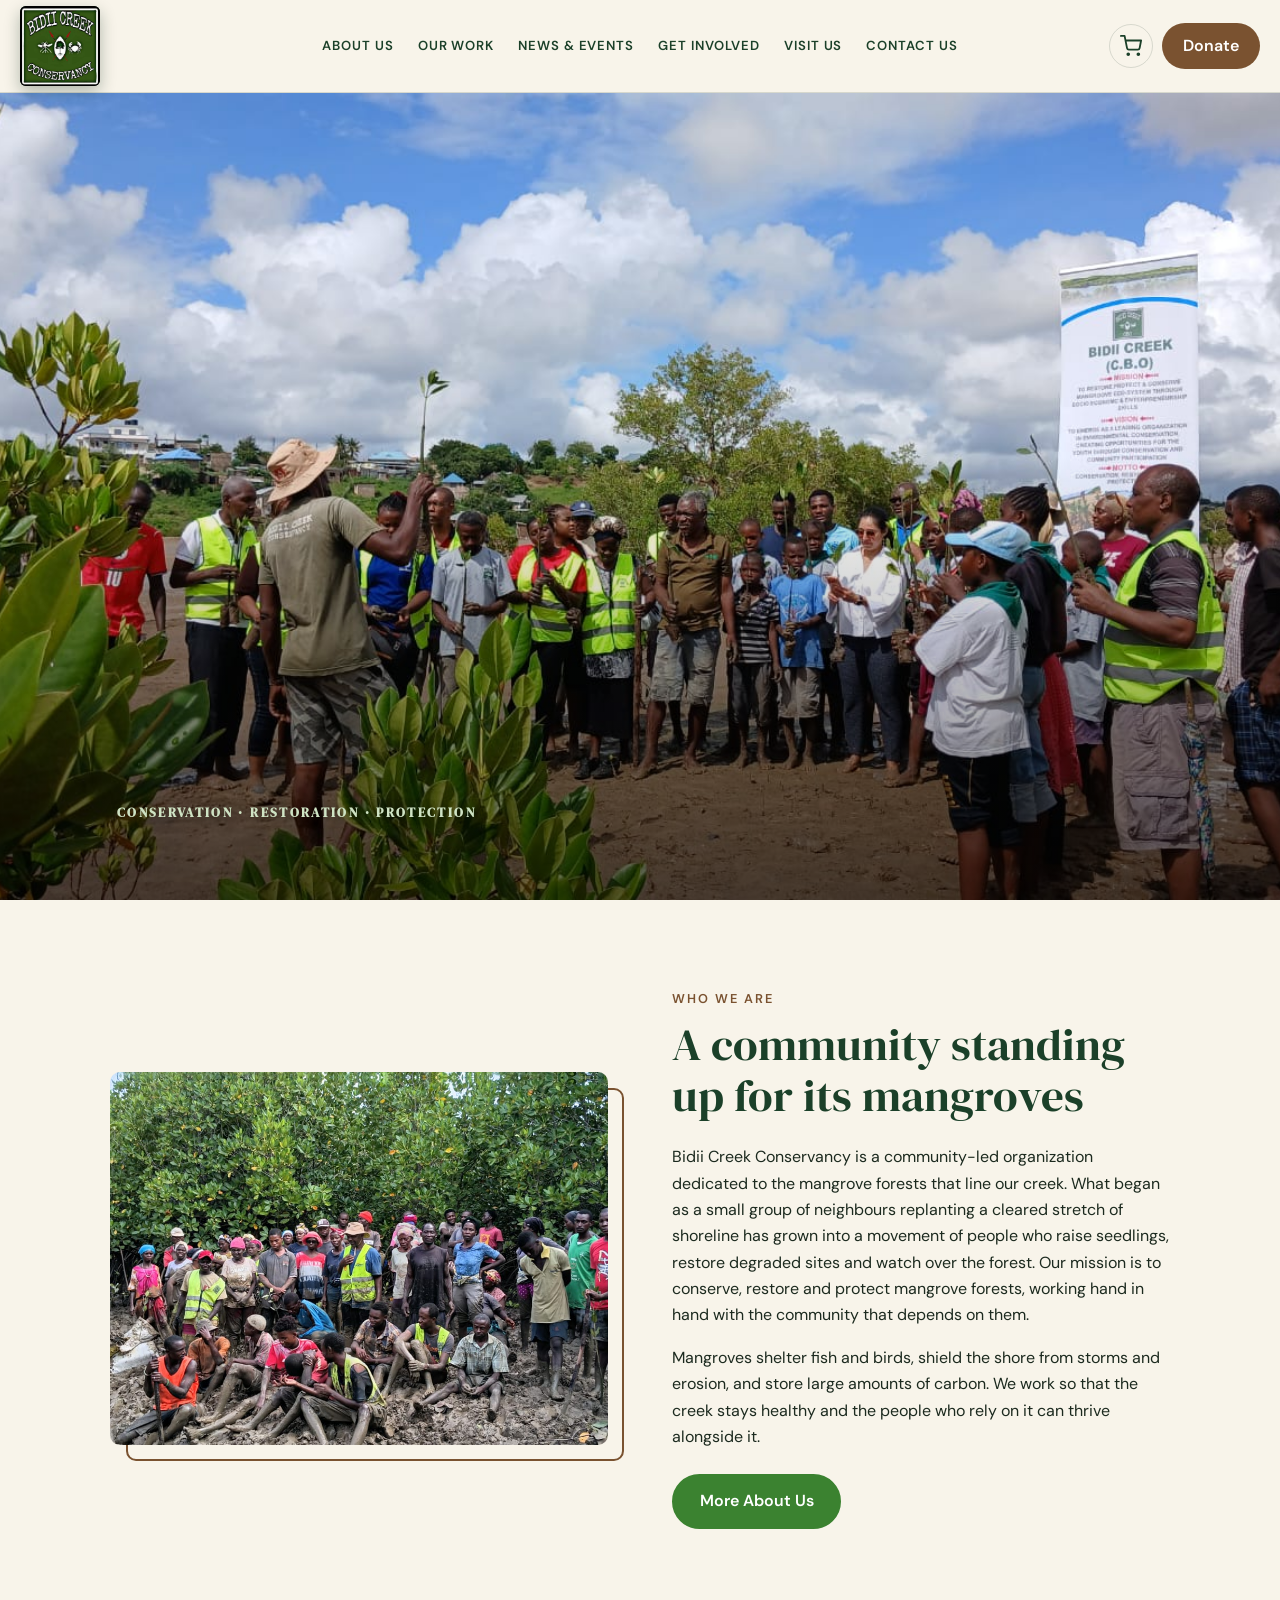
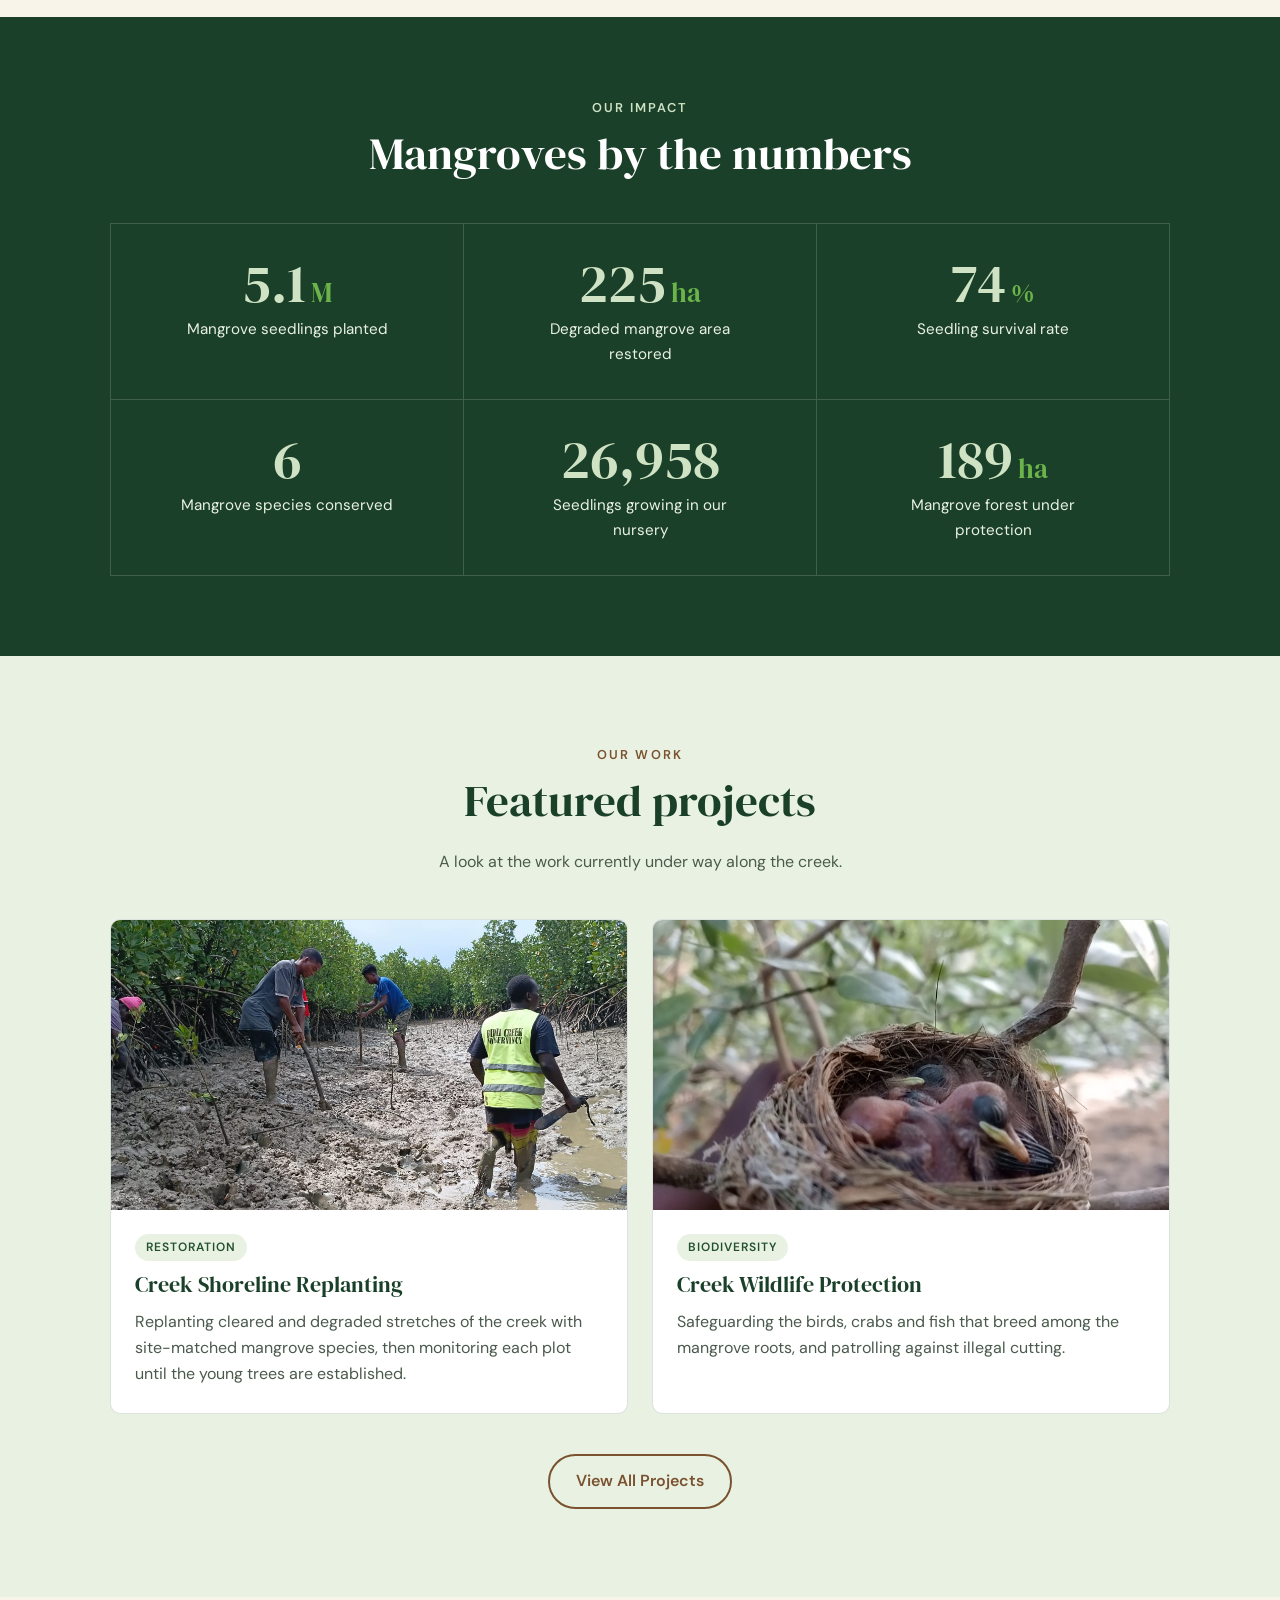
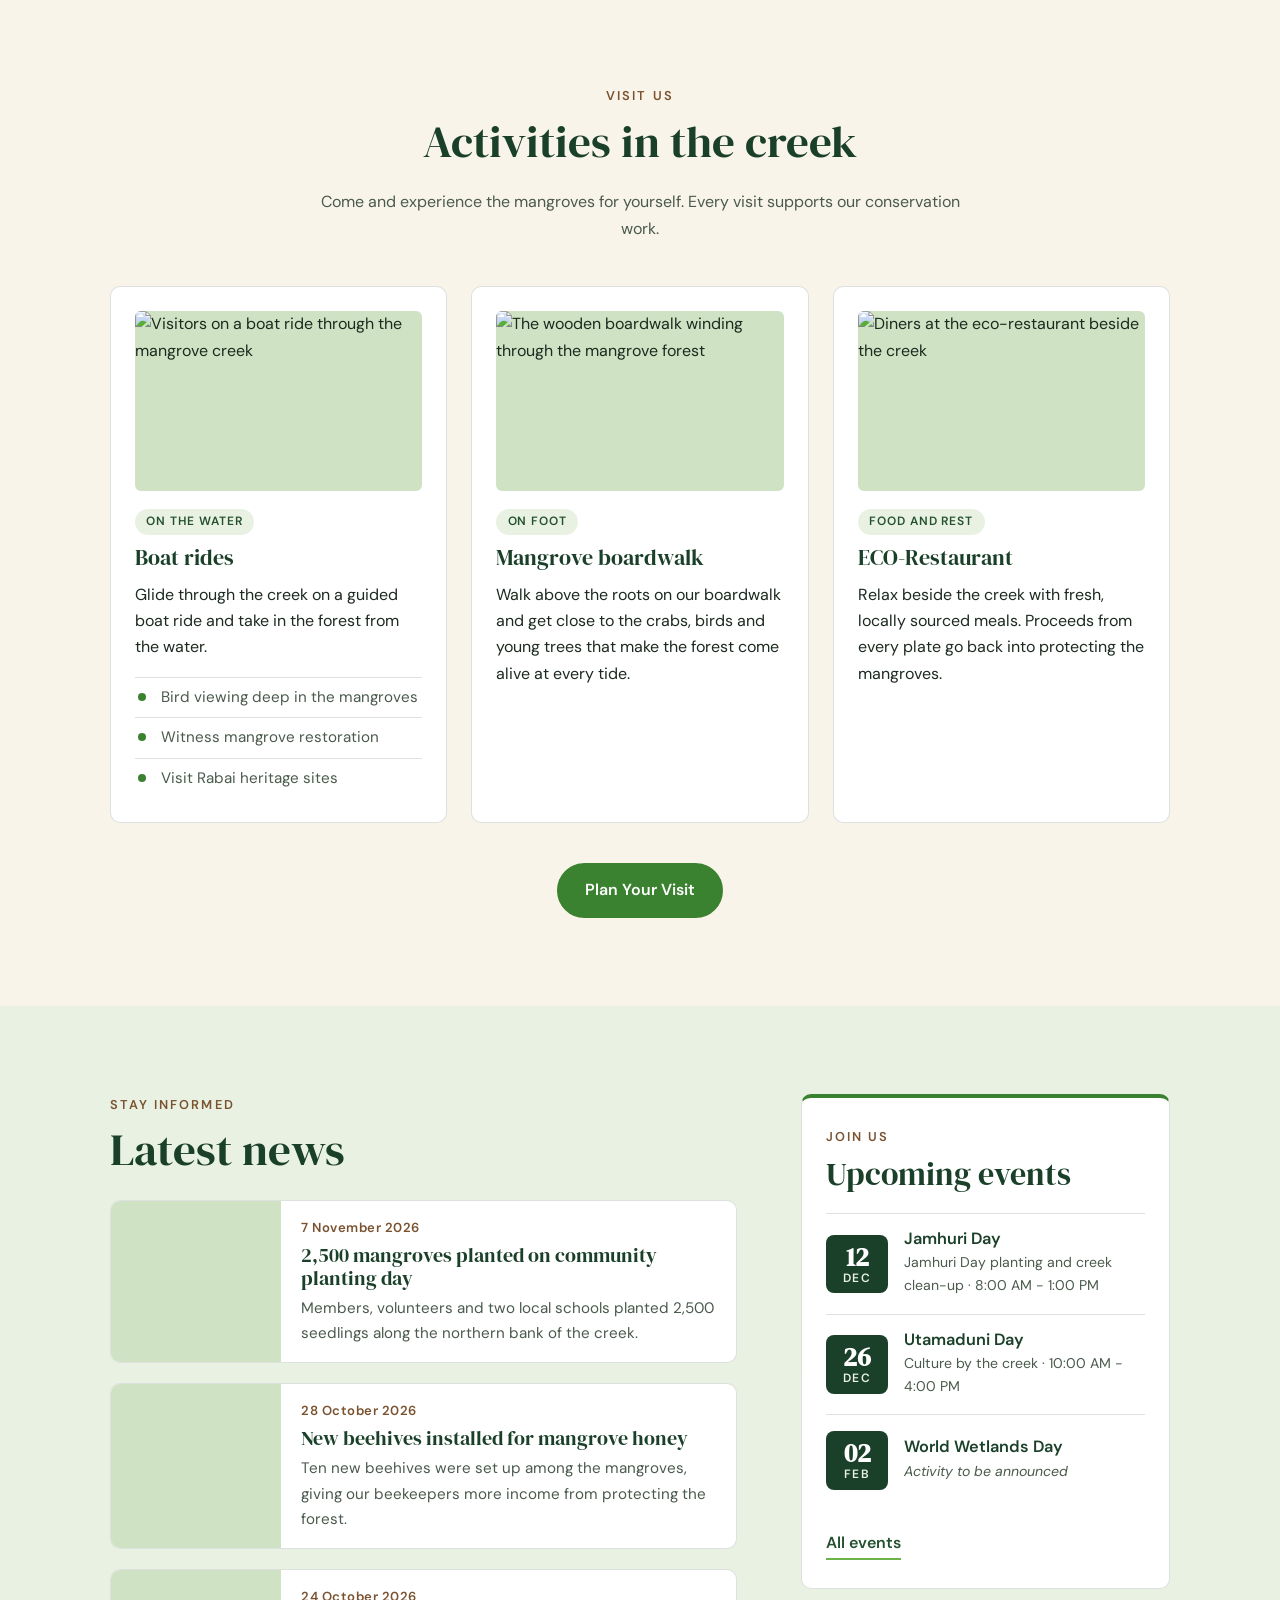
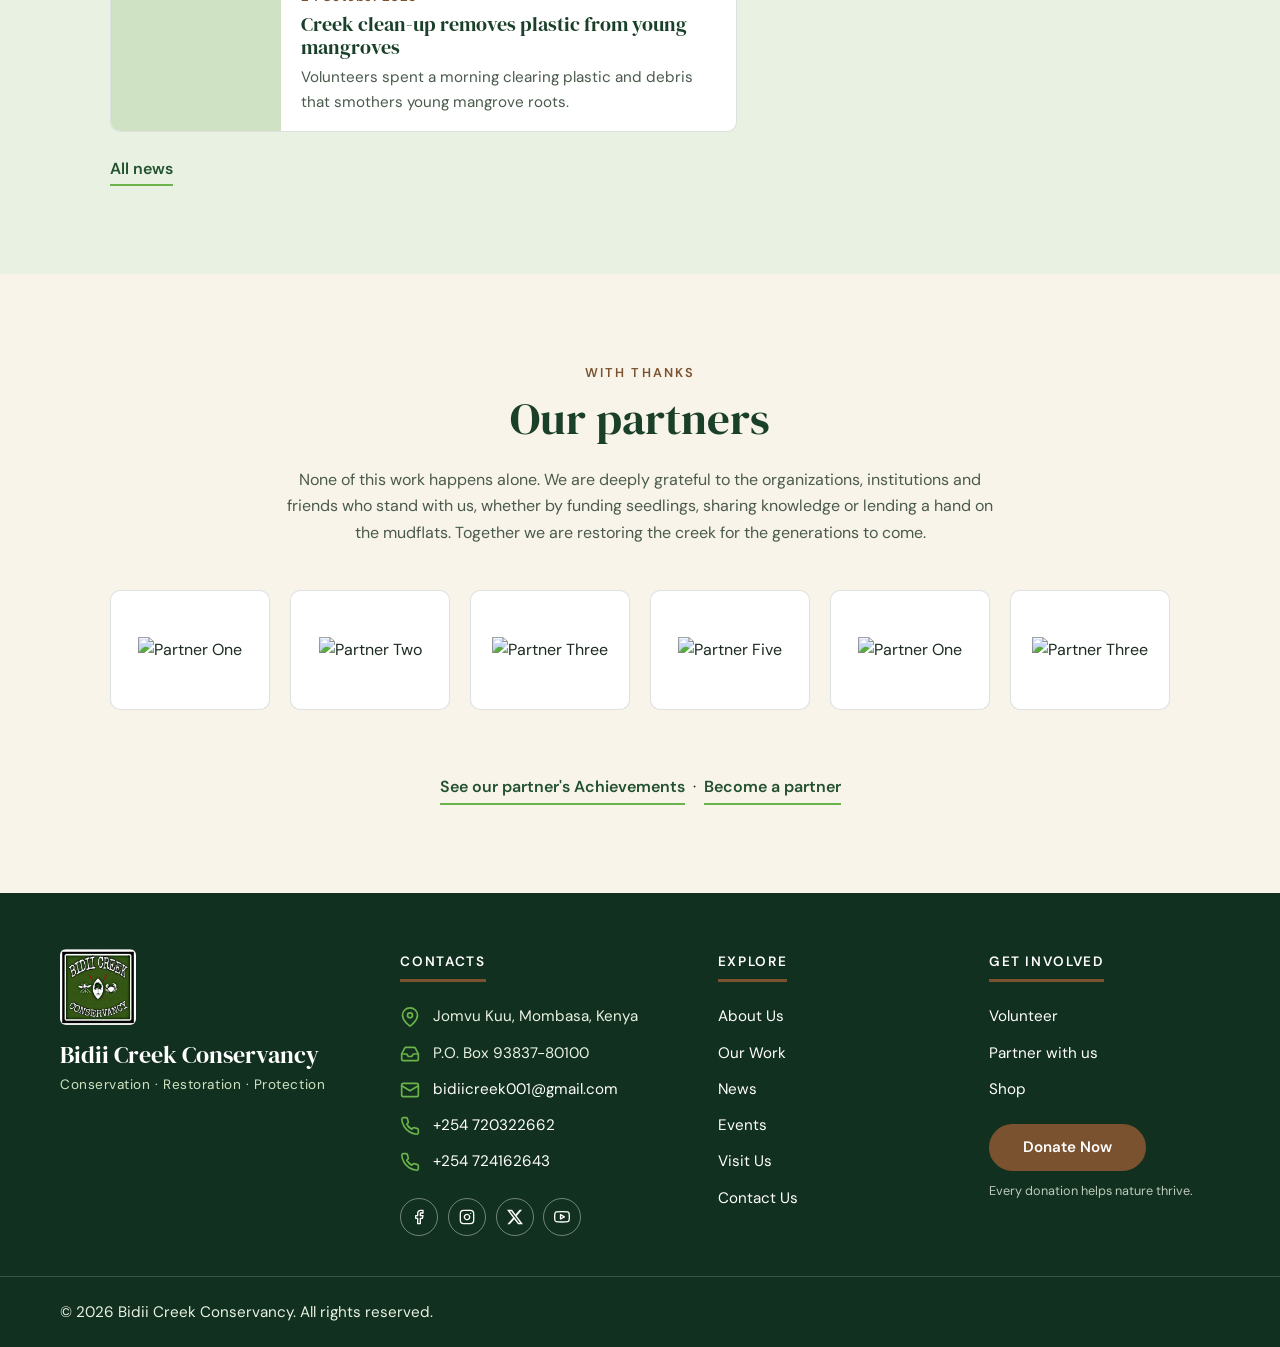
==== index.html @ bdbdb1b0 "Add admin panel" ====
<!DOCTYPE html>
<html lang="en">
<head>
<meta charset="UTF-8">
<meta name="viewport" content="width=device-width, initial-scale=1">

<link rel="icon" href="Images/Logo.jpeg" type="image/jpeg">
<title>Bidii Creek Conservancy | Mangrove Conservation, Restoration and Protection</title>
<meta name="description" content="Bidii Creek Conservancy conserves, restores and protects mangrove forests together with the local community. Join, donate or shop to support the work.">

<link rel="preconnect" href="https://fonts.googleapis.com">
<link rel="preconnect" href="https://fonts.gstatic.com" crossorigin>
<link href="https://fonts.googleapis.com/css2?family=DM+Sans:ital,opsz,wght@0,9..40,400;0,9..40,500;0,9..40,600;0,9..40,700;1,9..40,400&family=DM+Serif+Display:ital@0;1&display=swap" rel="stylesheet">
<link rel="stylesheet" href="Bidii style.css">
</head>
<body>

<a class="skip-link" href="#main">Skip to content</a>

<!-- HEADER
     Bidii-script.js rebuilds this header on every page from its MENU list,
     so to change menu items edit MENU in the script and mirror it here. -->
<header class="site">
  <div class="nav">
    <a class="brand" href="index.html"><div class="logo-circle"><img src="Images/Logo.jpeg" alt="Bidii Creek" class="brand-icon"></div></a>

    <button class="nav-toggle" id="navToggle" aria-label="Toggle menu" aria-expanded="false" aria-controls="navMenuContainer">
      <span></span><span></span><span></span>
    </button>

    <nav class="nav-menu" id="navMenuContainer" aria-label="Main menu">
    <ul id="navMenu">
      <li class="dropdown">
        <a class="link" href="Pages/about.html">ABOUT US</a>
        <ul class="dropdown-menu">
          <li><a class="link" href="Pages/about.html#history">Our History</a></li>
          <li><a class="link" href="Pages/about.html#objectives">Objectives</a></li>
          <li><a class="link" href="Pages/about.html#team">Leadership and Team</a></li>
          <li><a class="link" href="Pages/about.html#achievements">Achievements</a></li>
          <li><a class="link" href="Pages/about.html#partners">Our Partners</a></li>
        </ul>
      </li>

      <li class="dropdown">
        <a class="link" href="Pages/our-work.html">OUR WORK</a>
        <ul class="dropdown-menu">
          <li><a class="link" href="Pages/our-work.html#projects">Projects and Impacts</a></li>
          <li><a class="link" href="Pages/our-work.html#education">Community Education</a></li>
          <li><a class="link" href="Pages/our-work.html#biodiversity">Biodiversity Conservation</a></li>
          <li><a class="link" href="Pages/our-work.html#research">Research and Monitoring</a></li>
        </ul>
      </li>

      <li class="dropdown">
        <a class="link" href="Pages/news.html">NEWS &amp; EVENTS</a>
        <ul class="dropdown-menu">
          <li><a class="link" href="Pages/news.html">News</a></li>
          <li><a class="link" href="Pages/events.html">Events</a></li>
          <li><a class="link" href="Pages/gallery.html">Photo and Video Gallery</a></li>
        </ul>
      </li>

      <li class="dropdown">
        <a class="link" href="Pages/volunteer.html">GET INVOLVED</a>
        <ul class="dropdown-menu">
          <li><a class="link" href="Pages/volunteer.html">Volunteer</a></li>
          <li><a class="link" href="Pages/donate.html">Donate</a></li>
          <li><a class="link" href="Pages/partner.html">Partner with us</a></li>
        </ul>
      </li>

      <li><a class="link" href="Pages/visit-us.html">VISIT US</a></li>
      <li><a class="link" href="Pages/contact.html">CONTACT US</a></li>
    </ul>
    </nav>

    <div class="nav-actions">
      <a class="cart-btn" href="Pages/shop.html" aria-label="Shop">
        <svg viewBox="0 0 24 24" fill="none" stroke="currentColor" stroke-width="2" stroke-linecap="round" stroke-linejoin="round" aria-hidden="true"><circle cx="9" cy="21" r="1"/><circle cx="20" cy="21" r="1"/><path d="M1 1h4l2.68 13.39a2 2 0 0 0 2 1.61h9.72a2 2 0 0 0 2-1.61L23 6H6"/></svg>
        <span class="cart-count" hidden>0</span>
      </a>
      <a class="donate-btn" href="Pages/donate.html">Donate</a>
    </div>
  </div>
</header>

<main id="main">

  <!-- PHOTO SLIDESHOW: name, tagline, mission and conservation photographs.
       To add a slide, copy an <article class="slide"> block and add one more
       button inside .sl-dots. -->
  <section class="slider" id="slider" aria-label="Mangrove conservation photographs">

    <div class="slides">

      <article class="slide is-active">
        <img src="Images/Heros slideshows/H index1.jpeg" alt="Mangroves at Bidii Creek">

        <div class="slide-text">
          <h1 class="slide-eyebrow">Conservation &middot; Restoration &middot; Protection</h1>
        </div>
      </article>

      <article class="slide is-active">
        <img src="Images/Heros slideshows/H index2.jpeg" alt="Mangroves at Bidii Creek">

        <div class="slide-text">
          <h1 class="slide-eyebrow">Conservation &middot; Restoration &middot; Protection</h1>
        </div>
      </article>
      
      <article class="slide is-active">
        <img src="Images/Heros slideshows/H index3.jpg" alt="Mangroves at Bidii Creek">

        <div class="slide-text">
          <h1 class="slide-eyebrow">Conservation &middot; Restoration &middot; Protection</h1>
        </div>
      </article>
      
      <article class="slide is-active">
        <img src="Images/Heros slideshows/H index4.jpg" alt="Mangroves at Bidii Creek">

        <div class="slide-text">
          <h1 class="slide-eyebrow">Conservation &middot; Restoration &middot; Protection</h1>
        </div>
      </article>
      
      <article class="slide is-active">
        <img src="Images/Heros slideshows/H index5.jpg" alt="Mangroves at Bidii Creek">

        <div class="slide-text">
          <h1 class="slide-eyebrow">Conservation &middot; Restoration &middot; Protection</h1>
        </div>
      </article>
      
      <article class="slide is-active">
        <img src="Images/Heros slideshows/H index6.jpg" alt="Mangroves at Bidii Creek">

        <div class="slide-text">
          <h1 class="slide-eyebrow">Conservation &middot; Restoration &middot; Protection</h1>
        </div>
      </article>
      
      <article class="slide is-active">
        <img src="Images/Heros slideshows/H index7.jpg" alt="Mangroves at Bidii Creek">

        <div class="slide-text">
          <h1 class="slide-eyebrow">Conservation &middot; Restoration &middot; Protection</h1>
        </div>
      </article>

    </div>


  </section>

  <!-- BRIEF INTRODUCTION (EDIT: placeholder text and photo) -->
  <section class="section" aria-labelledby="intro-title">
    <div class="container intro-grid">
      <div class="intro-media">
        <img src="Images/Heros slideshows/1.jpg" alt="Bidii Creek members among the mangroves they planted" loading="lazy">
      </div>
      <div class="intro-text">
        <p class="eyebrow">Who we are</p>
        <h2 id="intro-title">A community standing up for its mangroves</h2>
        <p>Bidii Creek Conservancy is a community-led organization dedicated to the mangrove forests that line our creek. What began as a small group of neighbours replanting a cleared stretch of shoreline has grown into a movement of people who raise seedlings, restore degraded sites and watch over the forest. Our mission is to conserve, restore and protect mangrove forests, working hand in hand with the community that depends on them.</p>
        <p>Mangroves shelter fish and birds, shield the shore from storms and erosion, and store large amounts of carbon. We work so that the creek stays healthy and the people who rely on it can thrive alongside it.</p>
        <a class="btn green" href="Pages/about.html">More About Us</a>
      </div>
    </div>
  </section>

  <!-- CONSERVATION STATISTICS
       EDIT: placeholder figures. Change both data-target and the number shown. -->
  <section class="stats" aria-labelledby="stats-title">
    <div class="container">
      <div class="section-head on-dark">
        <p class="eyebrow">Our impact</p>
        <h2 id="stats-title">Mangroves by the numbers</h2>
      </div>

      <ul class="stats-grid">
        <li class="stat">
          <span class="stat-number"><span class="stat-value" data-target="5.6">5.6</span><span class="stat-unit">M</span></span>
          <span class="stat-label">Mangrove seedlings planted</span>
        </li>
        <li class="stat">
          <span class="stat-number"><span class="stat-value" data-target="250">250</span><span class="stat-unit">ha</span></span>
          <span class="stat-label">Degraded mangrove area restored</span>
        </li>
        <li class="stat">
          <span class="stat-number"><span class="stat-value" data-target="82">82</span><span class="stat-unit">%</span></span>
          <span class="stat-label">Seedling survival rate</span>
        </li>
        <li class="stat">
          <span class="stat-number"><span class="stat-value" data-target="7">7</span></span>
          <span class="stat-label">Mangrove species conserved</span>
        </li>
        <li class="stat">
          <span class="stat-number"><span class="stat-value" data-target="30000">30,000</span></span>
          <span class="stat-label">Seedlings growing in our nursery</span>
        </li>
        <li class="stat">
          <span class="stat-number"><span class="stat-value" data-target="210">210</span><span class="stat-unit">ha</span></span>
          <span class="stat-label">Mangrove forest under protection</span>
        </li>
      </ul>
    </div>
  </section>


  <!-- FEATURED PROJECTS (EDIT: five placeholder projects) -->
  <section class="section alt" aria-labelledby="projects-title">
    <div class="container">
      <div class="section-head">
        <p class="eyebrow">Our work</p>
        <h2 id="projects-title">Featured projects</h2>
        <p>A look at the work currently under way along the creek.</p>
      </div>

      <div class="project-grid">

        <article class="project-card">
          <img src="Images/Heros slideshows/3.jpg" alt="Volunteers planting mangrove seedlings on the mudflat" loading="lazy">
          <div class="project-body">
            <p class="tag">Restoration</p>
            <h3><a href="Pages/our-work.html#projects">Creek Shoreline Replanting</a></h3>
            <p>Replanting cleared and degraded stretches of the creek with site-matched mangrove species, then monitoring each plot until the young trees are established.</p>
          </div>
        </article>


        <article class="project-card">
          <img src="Images/Heros slideshows/5.jpg" alt="A bird perched on mangrove roots above the water" loading="lazy">
          <div class="project-body">
            <p class="tag">Biodiversity</p>
            <h3><a href="Pages/our-work.html#biodiversity">Creek Wildlife Protection</a></h3>
            <p>Safeguarding the birds, crabs and fish that breed among the mangrove roots, and patrolling against illegal cutting.</p>
          </div>
        </article>


      </div>

      <p class="section-foot"><a class="btn outline" href="Pages/our-work.html#projects">View All Projects</a></p>
    </div>
  </section>
  <!-- ACTIVITIES IN THE CREEK (EDIT: photos and text) -->
  <section class="section" aria-labelledby="activities-title">
    <div class="container">
      <div class="section-head">
        <p class="eyebrow">Visit us</p>
        <h2 id="activities-title">Activities in the creek</h2>
        <p>Come and experience the mangroves for yourself. Every visit supports our conservation work.</p>
      </div>

      <div class="card-grid">

        <article class="card">
          <img src="Images/activity-boat.jpg" alt="Visitors on a boat ride through the mangrove creek" loading="lazy">
          <p class="tag">On the water</p>
          <h3>Boat rides</h3>
          <p>Glide through the creek on a guided boat ride and take in the forest from the water.</p>
          <ul class="activity-list">
            <li>Bird viewing deep in the mangroves</li>
            <li>Witness mangrove restoration</li>
            <li>Visit Rabai heritage sites</li>
          </ul>
        </article>

        <article class="card">
          <img src="Images/activity-boardwalk.jpg" alt="The wooden boardwalk winding through the mangrove forest" loading="lazy">
          <p class="tag">On foot</p>
          <h3>Mangrove boardwalk</h3>
          <p>Walk above the roots on our boardwalk and get close to the crabs, birds and young trees that make the forest come alive at every tide.</p>
        </article>

        <article class="card">
          <img src="Images/activity-restaurant.jpg" alt="Diners at the eco-restaurant beside the creek" loading="lazy">
          <p class="tag">Food and rest</p>
          <h3>ECO-Restaurant</h3>
          <p>Relax beside the creek with fresh, locally sourced meals. Proceeds from every plate go back into protecting the mangroves.</p>
        </article>

      </div>

      <p class="section-foot"><a class="btn green" href="Pages/visit.html">Plan Your Visit</a></p>
    </div>
  </section>


  <!-- LATEST NEWS AND UPCOMING EVENTS
       Filled in automatically by the script at the bottom of this page:
       - Latest news:     the 3 newest stories in data/news.json
       - Upcoming events: the next 3 events from data/events.json
       Nothing to edit here: add stories and activities to the data files. -->
  <section class="section alt" aria-label="Latest news and upcoming events">
    <div class="container news-events">

      <div class="news">
        <p class="eyebrow">Stay informed</p>
        <h2>Latest news</h2>

        <!-- The story below is shown only if data/news.json can't be read.
             When it can, it is replaced by the 3 newest stories. -->
        <div class="news-list" id="newsList">
          <article class="news-item">
            <img src="Images/NewsEvent/2.jpeg" alt="" loading="lazy" onerror="this.replaceWith(Object.assign(document.createElement('div'),{className:'news-thumb'}))">
            <div>
              <time class="date" datetime="2026-11-07">7 November 2026</time>
              <h3><a href="Pages/news.html">2,500 mangroves planted on community planting day</a></h3>
              <p>Members, volunteers and two local schools planted 2,500 seedlings along the northern bank of the creek.</p>
            </div>
          </article>
        </div>

        <a class="more-link" href="Pages/news.html">All news</a>
      </div>

      <aside class="events" aria-labelledby="events-title">
        <p class="eyebrow">Join us</p>
        <h2 id="events-title">Upcoming events</h2>

        <!-- The event below is shown only if data/events.json can't be read.
             When it can, it is replaced by the next 3 events. -->
        <ul class="event-list" id="eventList">
          <li class="event">
            <time class="event-date" datetime="2026-12-12"><span>12</span>Dec</time>
            <div>
              <h3><a href="Pages/events.html">Jamhuri Day</a></h3>
              <p>Jamhuri Day planting and creek clean-up &middot; 8:00 AM - 1:00 PM</p>
            </div>
          </li>
        </ul>

        <a class="more-link" href="Pages/events.html">All events</a>
      </aside>

    </div>
  </section>
  <!-- OUR PARTNERS
       EDIT: put logos in Images/partners/, then change src, alt, name and link.
       Copy or delete <li> blocks to match the number of partners. -->
  <section class="section partners" aria-labelledby="partners-title">
    <div class="container">
      <div class="section-head">
        <p class="eyebrow">With thanks</p>
        <h2 id="partners-title">Our partners</h2>
        <p>None of this work happens alone. We are deeply grateful to the organizations, institutions and friends who stand with us, whether by funding seedlings, sharing knowledge or lending a hand on the mudflats. Together we are restoring the creek for the generations to come.</p>
      </div>
      <ul class="partner-grid">
        <li class="partner"><img src="Images/partners/KFS.jpeg" alt="Partner One" loading="lazy"></li>
        <li class="partner"><img src="Images/partners/CGM.jpeg" alt="Partner Two" loading="lazy"></li>
        <li class="partner"><img src="Images/partners/KPC.jpeg" alt="Partner Three" loading="lazy"></li>
        <li class="partner"><img src="Images/partners/Equity.jpeg" alt="Partner Five" loading="lazy"></li>
        <li class="partner"><img src="Images/partners/Nema.jpeg" alt="Partner One" loading="lazy"></li>
        <li class="partner"><img src="Images/partners/Stanchart.jpeg" alt="Partner Three" loading="lazy"></li>
      </ul>
      
      <p class="section-foot">
        <a class="more-link" href="Pages/about.html#partners">See our partner's Achievements</a>
        &nbsp;&middot;&nbsp;
        <a class="more-link" href="Pages/partner.html">Become a partner</a>
      </p>
    </div>
  </section>

</main>

<!-- FOOTER: added to every page by Bidii-script.js (edit FOOTER in the script) -->

<script src="Bidii script.js"></script>
<script>
/* ==========================================================
   HOME PAGE: LATEST NEWS AND UPCOMING EVENTS
   Reads the same data files as the News and Events pages, so
   anything added there shows here automatically.
   If the files cannot be read (e.g. the page was opened by
   double-clicking), the one story and one event written into
   the page above stay instead.
   ========================================================== */
(function () {
  "use strict";

  var MONTHS = ["Jan", "Feb", "Mar", "Apr", "May", "Jun", "Jul", "Aug", "Sep", "Oct", "Nov", "Dec"];
  function el(tag, cls, text) {
    var n = document.createElement(tag);
    if (cls) n.className = cls;
    if (text) n.textContent = text;
    return n;
  }
  function pad(n) { return (n < 10 ? "0" : "") + n; }
  function iso(y, m, d) { return y + "-" + pad(m) + "-" + pad(d); }
  function parse(s) { var p = s.split("-"); return new Date(+p[0], +p[1] - 1, +p[2]); }
  function longDate(s) { return parse(s).toLocaleDateString("en-GB", { day: "numeric", month: "long", year: "numeric" }); }
  function getJSON(url) {
    return fetch(url, { cache: "no-cache" }).then(function (r) { if (!r.ok) throw new Error(r.status); return r.json(); });
  }


  /* ---------- Latest news: the 3 newest stories ---------- */
  getJSON("data/news.json").then(function (data) {
    var stories = (data.items || [])
      .filter(function (s) { return s && s.title && s.date; })
      .sort(function (a, b) { return a.date < b.date ? 1 : a.date > b.date ? -1 : 0; })
      .slice(0, 3);
    if (!stories.length) return;

    var list = document.getElementById("newsList");
    list.innerHTML = "";
    stories.forEach(function (s) {
      // same link format as the News page, so it opens that story
      var slug = (s.date + "-" + s.title).toLowerCase().replace(/[^a-z0-9]+/g, "-").replace(/^-|-$/g, "");
      var item = el("article", "news-item");

      var img = el("img");
      img.src = s.image ? s.image.replace(/^\//, "") : "";
      img.alt = "";
      img.loading = "lazy";
      img.addEventListener("error", function () { img.replaceWith(el("div", "news-thumb")); });
      if (!s.image) img = el("div", "news-thumb");

      var body = el("div");
      var time = el("time", "date", longDate(s.date));
      time.dateTime = s.date;
      var h = el("h3");
      var a = el("a", "", s.title);
      a.href = "Pages/news.html#" + slug;
      h.appendChild(a);
      body.appendChild(time);
      body.appendChild(h);
      if (s.summary) body.appendChild(el("p", "", s.summary));

      item.appendChild(img);
      item.appendChild(body);
      list.appendChild(item);
    });
  }).catch(function () { /* keep the story written into the page */ });


  /* ---------- Upcoming events: the next 3 ---------- */
  getJSON("data/events.json").then(function (data) {
    var now = new Date();
    var today = iso(now.getFullYear(), now.getMonth() + 1, now.getDate());
    function norm(x) { return String(x).toLowerCase().replace(/[^a-z]/g, "").replace("jamuhuri", "jamhuri"); }

    // every day for this year and next, with any planned activity attached
    var events = [];
    [now.getFullYear(), now.getFullYear() + 1].forEach(function (y) {
      (data.days || []).forEach(function (d) {
        events.push({ date: iso(y, d.month, d.day), name: d.name, activity: null });
      });
    });
    (data.activities || []).forEach(function (a) {
      if (!a || !/^\d{4}-\d{2}-\d{2}$/.test(a.date || "")) return;
      var match = events.filter(function (e) {
        return e.date.slice(0, 4) === a.date.slice(0, 4) && norm(e.name) === norm(a.day);
      })[0];
      if (match) { match.activity = a; match.date = a.date; }
      else events.push({ date: a.date, name: a.day || a.activity, activity: a });
    });

    var next = events
      .filter(function (e) { return e.date >= today; })
      .sort(function (a, b) { return a.date < b.date ? -1 : a.date > b.date ? 1 : 0; })
      .slice(0, 3);
    if (!next.length) return;

    var list = document.getElementById("eventList");
    list.innerHTML = "";
    next.forEach(function (e) {
      var d = parse(e.date);
      var li = el("li", "event");

      var time = el("time", "event-date");
      time.dateTime = e.date;
      time.appendChild(el("span", "", pad(d.getDate())));
      time.appendChild(document.createTextNode(MONTHS[d.getMonth()]));

      var body = el("div");
      var h = el("h3");
      var a = el("a", "", e.name);
      a.href = "Pages/events.html#" + e.date;     // opens this date on the Events calendar
      h.appendChild(a);
      body.appendChild(h);

      var act = e.activity;
      var detail = act
        ? [act.activity, act.time].filter(Boolean).join(" \u00b7 ")
        : "Activity to be announced";
      body.appendChild(el("p", act ? "" : "tba", detail));

      li.appendChild(time);
      li.appendChild(body);
      list.appendChild(li);
    });
  }).catch(function () { /* keep the event written into the page */ });
})();
</script>
</body>
</html>
---- Bidii style.css ----
/* ==========================================================
   Bidii Creek Conservancy – shared stylesheet
   Fonts:   DM Serif Display (headings), DM Sans (body)
   Palette: forest green, leaf green, soft green,
            warm off-white, earthy brown
   ========================================================== */

:root {
  /* Forest green */
  --forest-900: #12301f;
  --forest-800: #1b4029;
  --forest-700: #23512f;
  /* Leaf green */
  --leaf: #3b8230;
  --leaf-bright: #6bb34a;
  /* Soft green */
  --mint: #cfe3c4;
  --mint-soft: #e9f2e2;
  /* Earthy brown */
  --bark: #7a5230;
  --bark-dark: #5f3e22;
  --clay: #a8743f;
  /* Warm off-white */
  --paper: #f8f4ea;
  --white: #ffffff;

  --ink: #1c2a1f;
  --ink-soft: #4a5a4c;
  --line: rgba(18, 48, 31, .14);

  --font-head: "DM Serif Display", Georgia, serif;
  --font-body: "DM Sans", system-ui, sans-serif;
  --header-h: 92px;
  --radius: 10px;
  --shadow: 0 8px 24px rgba(18, 48, 31, .14);

  /* Every hero (home slideshow, page heroes, shop) fills the screen below the header */
  --hero-h: calc(100vh - var(--header-h) - 1px);
  --hero-h-mobile: calc(100svh - var(--header-h) - 1px);   /* allows for phone address bars */
  --hero-min: 480px;                                      /* never shorter than this */
}

*, *::before, *::after { box-sizing: border-box; }
html { scroll-behavior: smooth; scroll-padding-top: calc(var(--header-h) + 12px); }
body {
  margin: 0;
  font-family: var(--font-body);
  font-size: 1rem;
  line-height: 1.65;
  color: var(--ink);
  background: var(--paper);
}
img { max-width: 100%; display: block; }
a { color: var(--forest-700); }
[hidden] { display: none !important; }   /* anything the scripts hide stays hidden */
h1, h2, h3, h4 {
  font-family: var(--font-head); font-weight: 400;
  line-height: 1.15; color: var(--forest-800); margin: 0 0 .5em;
}
p { margin: 0 0 1em; }

:focus-visible { outline: 3px solid var(--clay); outline-offset: 3px; }

.skip-link {
  position: absolute; left: 12px; top: -60px; z-index: 200;
  background: var(--bark); color: var(--white);
  padding: .6rem 1rem; border-radius: 0 0 var(--radius) var(--radius);
  text-decoration: none; transition: top .2s;
}
.skip-link:focus { top: 0; }

.sr-only {
  position: absolute; width: 1px; height: 1px; padding: 0; margin: -1px;
  overflow: hidden; clip: rect(0 0 0 0); white-space: nowrap; border: 0;
}

/* ---------- Header & navigation ---------- */
header.site {
  position: sticky; top: 0; z-index: 100;
  min-height: calc(var(--header-h) + 1px);  /* stops the page jumping while the header loads */
  background: var(--paper);
  border-bottom: 1px solid var(--line);
  transition: box-shadow .25s;
}
header.site.scrolled { box-shadow: var(--shadow); }

.nav {
  max-width: 1280px; margin: 0 auto;
  min-height: var(--header-h);
  padding: 0 1.25rem;
  display: flex; align-items: center; gap: 1.25rem;
}
.brand {
  display: flex; align-items: center; align-self: stretch;
  margin-right: auto;
}
.logo-circle {
  width: 80px; height: 80px; margin: 6px 0; flex: none;
  border-radius: 6px; overflow: hidden;
  background: var(--forest-900);
  box-shadow: 0 6px 16px rgba(18, 48, 31, .3);
  display: grid; place-items: center;
}
.brand-icon {
  width: 100%; height: 100%; object-fit: cover;
  transform: scale(1.08);       /* trims the white margin around the logo */
}

.nav-menu ul { list-style: none; margin: 0; padding: 0; }
#navMenu { display: flex; align-items: center; gap: .1rem; }
#navMenu > li { position: relative; }
#navMenu a.link {
  display: block; padding: .6rem .7rem;
  font-family: var(--font-body); font-weight: 600; font-size: .82rem;
  letter-spacing: .07em; text-decoration: none; white-space: nowrap;
  color: var(--forest-800); border-radius: 6px;
  transition: color .2s, background .2s;
}
#navMenu a.link:hover { color: var(--bark); background: var(--mint-soft); }
#navMenu a.link.active { color: var(--bark); box-shadow: inset 0 -3px 0 var(--bark); border-radius: 0; }

.dropdown-menu {
  position: absolute; left: 0; top: 100%;
  min-width: 230px; padding: .5rem 0 !important;
  background: var(--white); border: 1px solid var(--line);
  border-top: 3px solid var(--leaf);
  border-radius: 0 0 var(--radius) var(--radius);
  box-shadow: var(--shadow);
  opacity: 0; visibility: hidden; transform: translateY(8px);
  transition: opacity .2s, transform .2s, visibility .2s;
}
#navMenu li:hover > .dropdown-menu,
#navMenu li:focus-within > .dropdown-menu,
#navMenu li.open > .dropdown-menu { opacity: 1; visibility: visible; transform: none; }
#navMenu .dropdown-menu a.link {
  font-weight: 500; font-size: .93rem; letter-spacing: 0;
  padding: .5rem 1rem; border-radius: 0;
}

/* Shop + Donate group (top right) */
.nav-actions { display: flex; align-items: center; gap: .6rem; }

.cart-btn {
  position: relative; width: 44px; height: 44px; border-radius: 50%;
  display: grid; place-items: center;
  color: var(--forest-800); border: 1.5px solid var(--line);
  transition: background .2s, color .2s, border-color .2s;
}
.cart-btn:hover { background: var(--mint-soft); color: var(--bark); border-color: var(--bark); }
.cart-btn svg { width: 22px; height: 22px; }
.cart-count {
  position: absolute; top: -5px; right: -5px;
  min-width: 20px; height: 20px; padding: 0 5px; border-radius: 999px;
  background: var(--bark); color: var(--white);
  font: 600 .72rem/20px var(--font-body); text-align: center;
  border: 2px solid var(--paper); box-sizing: content-box;
}

.donate-btn {
  background: var(--bark); color: var(--white);
  padding: .6rem 1.3rem; border-radius: 999px;
  font-family: var(--font-body); font-weight: 600; text-decoration: none;
  transition: background .2s, transform .2s;
}
.donate-btn:hover { background: var(--bark-dark); transform: translateY(-1px); }

.nav-toggle {
  display: none; width: 44px; height: 44px; padding: 0;
  background: none; border: 0; cursor: pointer;
  flex-direction: column; justify-content: center; align-items: center; gap: 5px;
}
.nav-toggle span {
  width: 24px; height: 2px; background: var(--forest-800); border-radius: 2px;
  transition: transform .25s, opacity .2s;
}
.nav-toggle[aria-expanded="true"] span:nth-child(1) { transform: translateY(7px) rotate(45deg); }
.nav-toggle[aria-expanded="true"] span:nth-child(2) { opacity: 0; }
.nav-toggle[aria-expanded="true"] span:nth-child(3) { transform: translateY(-7px) rotate(-45deg); }

/* Desktop: logo left, menu centred, Shop + Donate right */
@media (min-width: 1081px) {
  .nav {
    display: grid;
    grid-template-columns: 1fr auto 1fr;
    align-items: center;
  }
  .brand { justify-self: start; margin-right: 0; }
  .nav-menu { justify-self: center; }
  .nav-actions { justify-self: end; }
  /* GET INVOLVED is near the right edge: open its dropdown leftwards */
  #navMenu > li:nth-last-child(-n+3) > .dropdown-menu { left: auto; right: 0; }
}

/* Mobile and tablet menu (keep 1080px in step with mobileQuery in Bidii-script.js) */
@media (max-width: 1080px) {
  :root { --header-h: 78px; }
  .nav { gap: .75rem; }
  .logo-circle { width: 70px; height: 70px; margin: 4px 0; }
  .nav-toggle { display: flex; order: 3; }
  .nav-actions { order: 2; }
  .donate-btn { padding: .5rem 1rem; }
  .nav-menu {
    position: absolute; top: 100%; left: 0; right: 0;
    background: var(--paper); border-bottom: 1px solid var(--line);
    max-height: 0; overflow: hidden; transition: max-height .35s ease;
  }
  .nav-menu.open { max-height: 80vh; overflow-y: auto; box-shadow: var(--shadow); }
  #navMenu { flex-direction: column; align-items: stretch; padding: .5rem 1.25rem 1rem; }
  #navMenu a.link { font-size: .9rem; padding: .75rem .8rem; }
  #navMenu a.link.active { box-shadow: none; background: var(--mint-soft); border-radius: 6px; }
  .dropdown-menu {
    position: static; opacity: 1; visibility: visible; transform: none;
    box-shadow: none; border: 0; border-left: 3px solid var(--mint);
    border-radius: 0; margin-left: .8rem; background: transparent;
    display: none;
  }
  #navMenu li.open > .dropdown-menu { display: block; }
  #navMenu li:hover > .dropdown-menu { display: none; }
  #navMenu li.open:hover > .dropdown-menu { display: block; }
}

/* ---------- Slideshow ---------- */
.slider { position: relative; background: var(--forest-900); }

.slides {
  position: relative; overflow: hidden;
  min-height: var(--hero-min);
  height: var(--hero-h);
  height: var(--hero-h-mobile);
}

.slide {
  position: absolute; inset: 0;
  opacity: 0; visibility: hidden;
  transition: opacity .9s ease, visibility .9s;
}
.slide.is-active { opacity: 1; visibility: visible; z-index: 1; }

.slide img { width: 100%; height: 100%; object-fit: cover; }
.slide::after {
  content: ""; position: absolute; inset: 0;
  background: linear-gradient(to top, rgba(0,0,0,.55) 0%, rgba(0,0,0,.25) 28%, rgba(0,0,0,0) 55%);
}

.slide-text {
  position: absolute; z-index: 2; left: 0; right: 0; bottom: 0;
  max-width: 1200px; margin: 0 auto;
  padding: 0 clamp(1.25rem, 6vw, 5rem) 5rem;
  color: var(--white);
  display: flex; flex-direction: column; align-items: flex-start; gap: .9rem;
}
.slide-text h1,
.slide-text h2 {
  margin: 0; color: var(--white);
  font-size: clamp(2.2rem, 5.5vw, 4.2rem); line-height: 1.05;
  text-shadow: 0 2px 12px rgba(0,0,0,.4);
}
.slide-text p {
  margin: 0; max-width: 40ch;
  font-size: clamp(1rem, 2vw, 1.25rem); line-height: 1.6;
  text-shadow: 0 1px 8px rgba(0,0,0,.4);
}
.slide-text .slide-eyebrow {
  max-width: none; font-size: .82rem; font-weight: 600;
  letter-spacing: .18em; text-transform: uppercase; color: var(--mint);
}
.slide-text .slide-tagline {
  font-family: var(--font-head); font-style: italic;
  font-size: clamp(1.25rem, 2.6vw, 1.8rem); line-height: 1.3; color: var(--mint);
}
.slide-text .slide-mission { max-width: 54ch; font-size: clamp(.98rem, 1.6vw, 1.12rem); }
.slide-text a {
  display: inline-block; margin-top: .5rem;
  background: var(--leaf); color: var(--white);
  padding: .8rem 1.8rem; border-radius: 999px; text-decoration: none;
  font-family: var(--font-body); font-weight: 600; line-height: 1.2;
  transition: background .2s, transform .2s;
}
.slide-text a:hover { background: var(--bark); transform: translateY(-2px); }

.sl-btn {
  position: absolute; z-index: 5; top: 50%; transform: translateY(-50%);
  width: 46px; height: 46px; border-radius: 50%;
  border: 2px solid rgba(255,255,255,.85); background: rgba(18,48,31,.45);
  font-size: 0; color: var(--white); cursor: pointer;
  transition: background .2s;
}
.sl-btn:hover { background: var(--bark); }
.sl-btn::before {
  content: ""; position: absolute; top: 50%; left: 50%;
  width: 11px; height: 11px;
  border-top: 2.5px solid currentColor; border-right: 2.5px solid currentColor;
}
.sl-prev { left: 14px; }
.sl-next { right: 14px; }
.sl-prev::before { transform: translate(-30%, -50%) rotate(-135deg); }
.sl-next::before { transform: translate(-70%, -50%) rotate(45deg); }

.sl-dots {
  position: absolute; z-index: 5; left: 0; right: 0; bottom: 1.5rem;
  display: flex; justify-content: center; gap: 14px;
}
.sl-dots button {
  width: 13px; height: 13px; padding: 0; border-radius: 50%;
  border: 2px solid var(--white); background: transparent; cursor: pointer;
  transition: background .2s, transform .2s;
}
.sl-dots button.is-active { background: var(--white); transform: scale(1.1); }

@media (max-width: 700px) {
  .sl-btn { display: none; }      /* swipe instead on phones */
  .slide-text { padding-bottom: 4rem; }
}

/* ---------- Quick actions ---------- */
.quick-actions {
  display: grid; grid-template-columns: repeat(3, 1fr);
  background: var(--mint);
}
.action-card { border-right: 1px solid rgba(18,48,31,.12); }
.action-card:last-child { border-right: 0; }
.action-card a {
  display: flex; flex-direction: column; align-items: center; justify-content: center;
  gap: .15rem; min-height: 160px; padding: 1.75rem 1rem; text-align: center;
  text-decoration: none; color: var(--forest-900);
  transition: background .25s, color .25s;
}
.action-card a:hover { background: var(--forest-700); color: var(--white); }
.action-card a:hover p { color: var(--mint-soft); }
.action-icon { display: grid; place-items: center; height: 40px; margin-bottom: .6rem; color: var(--leaf); }
.action-card a:hover .action-icon { color: var(--mint); }
.action-icon svg { width: 34px; height: 34px; }
.action-card h2 { font-size: 1.5rem; margin: 0; color: inherit; }
.action-card p { margin: 0; font-size: .95rem; color: var(--ink-soft); }

@media (max-width: 600px) {
  .action-card a { min-height: 130px; padding: 1.25rem .5rem; }
  .action-card h2 { font-size: 1.2rem; }
  .action-card p { font-size: .82rem; }
}

/* ---------- Shared building blocks ---------- */
.container { max-width: 1100px; margin: 0 auto; padding: 0 1.25rem; }
.section { padding: clamp(3rem, 7vw, 5.5rem) 0; }
.section.alt { background: var(--mint-soft); }

.eyebrow {
  margin: 0 0 .6rem; font-size: .8rem; font-weight: 600;
  letter-spacing: .16em; text-transform: uppercase; color: var(--bark);
}
.section h2,
.section-head h2 { font-size: clamp(1.9rem, 4vw, 2.8rem); }
.section-head { max-width: 640px; margin: 0 auto 2.75rem; text-align: center; }
.section-head p:last-child { margin-bottom: 0; color: var(--ink-soft); }
.section-head.on-dark h2 { color: var(--white); }
.section-head.on-dark .eyebrow { color: var(--mint); }
.section-foot { margin: 2.5rem 0 0; text-align: center; }

.date { display: block; margin-bottom: .35rem; font-size: .82rem; font-weight: 600; letter-spacing: .04em; color: var(--bark); }
.tag {
  display: inline-block; margin: 0 0 .7rem; padding: .2rem .7rem; border-radius: 999px;
  background: var(--mint-soft); color: var(--forest-700);
  font-size: .75rem; font-weight: 600; letter-spacing: .08em; text-transform: uppercase;
}
.more-link {
  display: inline-block; margin-top: 1.5rem; font-weight: 600;
  text-decoration: none; color: var(--forest-700);
  border-bottom: 2px solid var(--leaf-bright); padding-bottom: 2px;
  transition: color .2s, border-color .2s;
}
.more-link:hover { color: var(--bark); border-color: var(--bark); }

.card-grid { display: grid; gap: 1.5rem; grid-template-columns: repeat(auto-fit, minmax(250px, 1fr)); }
.card {
  background: var(--white); border: 1px solid var(--line);
  border-radius: var(--radius); padding: 1.5rem;
  transition: transform .2s, box-shadow .2s;
}
.card:hover { transform: translateY(-3px); box-shadow: var(--shadow); }
.card img { border-radius: 6px; margin-bottom: 1rem; width: 100%; aspect-ratio: 16/10; object-fit: cover; background: var(--mint); }
.card h3 { font-size: 1.35rem; }
.card p:last-child { margin-bottom: 0; }

.btn {
  display: inline-block; padding: .75rem 1.6rem; border-radius: 999px; border: 2px solid var(--bark);
  background: var(--bark); color: var(--white); font-family: var(--font-body); font-weight: 600;
  text-decoration: none; cursor: pointer; transition: background .2s, color .2s, border-color .2s;
}
.btn:hover { background: var(--bark-dark); border-color: var(--bark-dark); }
.btn.outline { background: transparent; color: var(--bark); }
.btn.outline:hover { background: var(--bark); color: var(--white); }
.btn.green { background: var(--leaf); border-color: var(--leaf); }
.btn.green:hover { background: var(--forest-700); border-color: var(--forest-700); }
.btn.light { background: var(--paper); border-color: var(--paper); color: var(--forest-800); }
.btn.light:hover { background: var(--mint); border-color: var(--mint); }
.btn.ghost { background: transparent; border-color: var(--paper); color: var(--paper); }
.btn.ghost:hover { background: var(--paper); color: var(--forest-800); }

/* ---------- Conservation statistics ---------- */
.stats {
  background: var(--forest-800); color: var(--white);
  padding: clamp(3rem, 7vw, 5rem) 0;
}
.stats-grid {
  list-style: none; margin: 0; padding: 0;
  display: grid; grid-template-columns: repeat(3, 1fr);
  border-top: 1px solid rgba(255,255,255,.16);
  border-left: 1px solid rgba(255,255,255,.16);
}
.stat {
  display: flex; flex-direction: column; align-items: center; gap: .4rem;
  padding: 2rem 1rem; text-align: center;
  border-right: 1px solid rgba(255,255,255,.16);
  border-bottom: 1px solid rgba(255,255,255,.16);
}
.stat-number {
  font-family: var(--font-head); line-height: 1;
  font-size: clamp(2.2rem, 5vw, 3.4rem); color: var(--mint);
  font-variant-numeric: tabular-nums;
}
.stat-unit { margin-left: .2em; font-size: .5em; color: var(--leaf-bright); }
.stat-label { max-width: 22ch; font-size: .95rem; color: var(--mint-soft); }

@media (max-width: 700px) {
  .stats-grid { grid-template-columns: 1fr 1fr; }
  .stat { padding: 1.5rem .75rem; }
}

/* ---------- Introduction ---------- */
.intro-grid {
  display: grid; grid-template-columns: 1fr 1fr;
  gap: clamp(2rem, 5vw, 4rem); align-items: center;
}
.intro-media { position: relative; }
.intro-media::before {           /* earthy brown offset frame behind the photo */
  content: ""; position: absolute; inset: 1rem -1rem -1rem 1rem;
  border: 2px solid var(--bark); border-radius: var(--radius);
}
.intro-media img {
  position: relative; width: 100%; aspect-ratio: 4/3; object-fit: cover;
  border-radius: var(--radius); background: var(--mint);
}
.intro-text .btn { margin-top: .5rem; }

@media (max-width: 800px) {
  .intro-grid { grid-template-columns: 1fr; }
  .intro-media { margin-right: 1rem; }
}

/* ---------- Featured projects ---------- */
.project-grid { display: grid; gap: 1.5rem; grid-template-columns: repeat(6, 1fr); }
.project-card {
  grid-column: span 2;
  display: flex; flex-direction: column; position: relative;
  background: var(--white); border: 1px solid var(--line);
  border-radius: var(--radius); overflow: hidden;
  transition: transform .2s, box-shadow .2s;
}
.project-card:nth-child(-n+2) { grid-column: span 3; }   /* first two are larger */
.project-card:hover { transform: translateY(-3px); box-shadow: var(--shadow); }
.project-card img { width: 100%; aspect-ratio: 16/10; object-fit: cover; background: var(--mint); }
.project-card:nth-child(-n+2) img { aspect-ratio: 16/9; }
.project-body { padding: 1.4rem 1.5rem 1.6rem; }
.project-body h3 { font-size: 1.4rem; }
.project-body h3 a { color: inherit; text-decoration: none; }
.project-body h3 a::after { content: ""; position: absolute; inset: 0; }   /* whole card is clickable */
.project-card:hover h3 a { color: var(--bark); }
.project-body p:last-child { margin-bottom: 0; color: var(--ink-soft); }

@media (max-width: 900px) {
  .project-grid { grid-template-columns: 1fr 1fr; }
  .project-card, .project-card:nth-child(-n+2) { grid-column: span 1; }
  .project-card:first-child { grid-column: span 2; }
}
@media (max-width: 600px) {
  .project-grid { grid-template-columns: 1fr; }
  .project-card:first-child { grid-column: span 1; }
}

/* ---------- Latest news & upcoming events ---------- */
.news-events { display: grid; grid-template-columns: 1.7fr 1fr; gap: clamp(2rem, 5vw, 4rem); align-items: start; }

.news-list { display: grid; gap: 1.25rem; margin-top: 1.5rem; }
.news-item {
  position: relative;
  display: grid; grid-template-columns: 170px 1fr; gap: 1.25rem; align-items: center;
  background: var(--white); border: 1px solid var(--line);
  border-radius: var(--radius); overflow: hidden;
  transition: box-shadow .2s;
}
.news-item:hover { box-shadow: var(--shadow); }
.news-item img { width: 100%; height: 100%; min-height: 130px; object-fit: cover; background: var(--mint); }
.news-item > div { padding: 1rem 1.25rem 1rem 0; }
.news-item h3 { font-size: 1.25rem; margin-bottom: .3em; }
.news-item h3 a { color: inherit; text-decoration: none; }
.news-item h3 a::after { content: ""; position: absolute; inset: 0; }
.news-item:hover h3 a { color: var(--bark); }
.news-item p { margin: 0; font-size: .95rem; color: var(--ink-soft); }

.events {
  background: var(--white); border: 1px solid var(--line);
  border-top: 4px solid var(--leaf);
  border-radius: var(--radius); padding: 1.75rem 1.5rem;
}
.events h2 { font-size: clamp(1.6rem, 3vw, 2rem); }
.event-list { list-style: none; margin: 1.25rem 0 0; padding: 0; }
.event {
  display: flex; gap: 1rem; align-items: center;
  padding: 1rem 0; border-top: 1px solid var(--line);
}
.event-date {
  flex: none; width: 62px; padding: .5rem 0; border-radius: 8px;
  background: var(--forest-800); color: var(--mint-soft); text-align: center;
  font-size: .75rem; font-weight: 600; letter-spacing: .1em; text-transform: uppercase; line-height: 1.2;
}
.event-date span {
  display: block; font-family: var(--font-head); font-size: 1.6rem;
  letter-spacing: 0; color: var(--white); line-height: 1.1;
}
.event h3 { font-family: var(--font-body); font-weight: 600; font-size: 1.02rem; margin: 0 0 .15em; }
.event p { margin: 0; font-size: .88rem; color: var(--ink-soft); }

@media (max-width: 900px) {
  .news-events { grid-template-columns: 1fr; }
}
@media (max-width: 520px) {
  .news-item { grid-template-columns: 110px 1fr; gap: .9rem; }
  .news-item > div { padding: .8rem .9rem .8rem 0; }
  .news-item p { display: none; }
}
/* ---------- Partners ---------- */
.partners { background: var(--paper); }
.partners .section-head { max-width: 720px; }

.partner-grid {
  list-style: none; margin: 0; padding: 0;
  display: grid; gap: 1.25rem;
  grid-template-columns: repeat(auto-fit, minmax(160px, 1fr));
}
.partner {
  display: grid; place-items: center;
  height: 120px; padding: 1.25rem;
  background: var(--white); border: 1px solid var(--line);
  border-radius: var(--radius);
}
.partner img {
  max-width: 100%; max-height: 70px; width: auto; object-fit: contain;
}

@media (max-width: 600px) {
  .partner-grid { grid-template-columns: repeat(2, 1fr); gap: .9rem; }
  .partner { height: 96px; padding: 1rem; }
  .partner img { max-height: 56px; }
}
/* Activities in the creek: list inside the boat rides card */
.activity-list { list-style: none; margin: 0; padding: 0; }
.activity-list li {
  position: relative; padding: .45rem 0 .45rem 1.6rem;
  border-top: 1px solid var(--line); font-size: .95rem; color: var(--ink-soft);
}
.activity-list li::before {
  content: ""; position: absolute; left: .2rem; top: .95rem;
  width: 8px; height: 8px; border-radius: 50%; background: var(--leaf);
}
/* ---------- Page heroes (every page except home) ----------
   Full screen, like the home slideshow. Add a photo with:
   <section class="page-hero" style="background-image: url('../Images/your-photo.jpg')">
   Without a photo it shows a forest green gradient. */
.page-hero,
.shop-hero {
  position: relative;
  display: flex; flex-direction: column; justify-content: flex-end;
  min-height: var(--hero-min);
  height: var(--hero-h);
  height: var(--hero-h-mobile);
  padding-top: 3rem;
  padding-bottom: clamp(3rem, 7vw, 5rem);
  /* side padding lines the text up with the 1100px .container below */
  padding-left: max(1.25rem, calc((100% - 1100px) / 2 + 1.25rem));
  padding-right: max(1.25rem, calc((100% - 1100px) / 2 + 1.25rem));
  background-color: var(--forest-800);
  background-image: linear-gradient(135deg, var(--forest-800), var(--forest-700));
  background-size: cover; background-position: center;
  color: var(--white);
}
.page-hero::before,
.shop-hero::before {          /* light shadow along the bottom only, so the text stays readable */
  content: ""; position: absolute; inset: 0;
  background: linear-gradient(to top, rgba(0,0,0,.55) 0%, rgba(0,0,0,.25) 28%, rgba(0,0,0,0) 55%);
}
.page-hero > *,
.shop-hero > * { position: relative; z-index: 1; }
.page-hero h1,
.shop-hero h1 {
  margin: 0 0 .5rem; color: var(--white);
  font-size: clamp(2.2rem, 5.5vw, 4.2rem); line-height: 1.05;
  text-shadow: 0 2px 12px rgba(0,0,0,.35);
}
.page-hero p,
.shop-hero p {
  margin: 0; max-width: 54ch;
  font-size: clamp(1rem, 2vw, 1.25rem); color: var(--mint-soft);
}

/* Forms (donate, volunteer, membership, contact) */
form .field { margin-bottom: 1.1rem; }
label { display: block; font-weight: 600; margin-bottom: .3rem; color: var(--forest-800); }
input, select, textarea {
  width: 100%; padding: .75rem .9rem; font: inherit; color: var(--ink);
  background: var(--white); border: 1.5px solid var(--line); border-radius: 8px;
}
input:focus, select:focus, textarea:focus { outline: none; border-color: var(--leaf); box-shadow: 0 0 0 3px rgba(59,130,48,.2); }
.field.error input, .field.error textarea, .field.error select { border-color: #a33a2a; }
.field .msg { color: #a33a2a; font-size: .85rem; margin-top: .25rem; }

@media (prefers-reduced-motion: reduce) {
  *, *::before, *::after { transition-duration: .01ms !important; animation-duration: .01ms !important; scroll-behavior: auto !important; }
}

/* ---------- Site footer (injected by Bidii-script.js) ---------- */
.site-footer { background: var(--forest-900); color: var(--white); margin-top: 0; font-size: .95rem; }
.site-footer a { color: var(--white); text-decoration: none; transition: color .2s; }
.site-footer a:hover { color: var(--mint); text-decoration: underline; text-underline-offset: 3px; }
.footer-grid {
  max-width: 1200px; margin: 0 auto; padding: 3.5rem 1.25rem 2.5rem;
  display: grid; gap: 2.5rem; grid-template-columns: 1.3fr 1.2fr 1fr 1fr;
}
.footer-brand img {
  width: 76px; height: 76px; object-fit: cover; border-radius: 6px; margin-bottom: 1rem;
}
.footer-name { margin: 0 0 .3rem; font-family: var(--font-head); font-size: 1.5rem; line-height: 1.2; color: var(--white); }
.footer-tagline { margin: 0; color: var(--mint); font-size: .85rem; letter-spacing: .04em; }
.site-footer h3 {
  color: var(--white); font-family: var(--font-body); font-weight: 600; font-size: .85rem;
  text-transform: uppercase; letter-spacing: .12em; margin-bottom: 1.4rem;
  padding-bottom: .6rem; border-bottom: 3px solid var(--bark); display: inline-block;
}
.footer-list { list-style: none; margin: 0; padding: 0; }
.footer-list li { margin-bottom: .7rem; }
.footer-contact li { display: flex; gap: .8rem; align-items: flex-start; color: var(--mint-soft); }
.footer-contact svg { width: 20px; height: 20px; flex: none; margin-top: 3px; color: var(--leaf-bright); }
.footer-social { display: flex; gap: .6rem; margin-top: 1.5rem; }
.footer-social a {
  width: 38px; height: 38px; border-radius: 50%;
  border: 1px solid rgba(255,255,255,.4);
  display: grid; place-items: center; transition: background .2s, border-color .2s;
}
.footer-social a:hover { background: var(--bark); border-color: var(--bark); color: var(--white); text-decoration: none; }
.footer-social svg { width: 16px; height: 16px; }
.footer-donate { margin-top: 1.4rem; }
.footer-donate .btn { padding: .55rem 2rem; }
.footer-donate small { display: block; margin-top: .6rem; color: var(--mint-soft); opacity: .8; }
.footer-bottom { border-top: 1px solid rgba(255,255,255,.18); }
.footer-bottom-inner {
  max-width: 1200px; margin: 0 auto; padding: 1.4rem 1.25rem;
  display: flex; flex-wrap: wrap; gap: 1rem; justify-content: space-between; align-items: center;
}
.footer-bottom p { margin: 0; color: var(--mint-soft); }

.back-to-top {
  position: fixed; right: 18px; bottom: 18px; z-index: 90;
  width: 52px; height: 52px; border-radius: 50%;
  background: var(--leaf); color: var(--white);
  border: 4px solid var(--paper); box-shadow: var(--shadow);
  display: grid; place-items: center; cursor: pointer; padding: 0;
  opacity: 0; visibility: hidden; transform: translateY(12px);
  transition: opacity .25s, transform .25s, visibility .25s, background .2s;
}
.back-to-top.show { opacity: 1; visibility: visible; transform: none; }
.back-to-top:hover { background: var(--bark); }
.back-to-top svg { width: 22px; height: 22px; }

@media (max-width: 1000px) {
  .footer-grid { grid-template-columns: 1fr 1fr; }
}
@media (max-width: 600px) {
  .footer-grid { grid-template-columns: 1fr; gap: 2rem; padding-top: 2.5rem; }
  .footer-bottom-inner { flex-direction: column; text-align: center; }
}
/* ---------- Home page: Latest news and Upcoming events (filled from the data files) ---------- */
.news-thumb { width: 100%; height: 100%; min-height: 130px; background: var(--mint); }   /* when a news photo is missing */
.event { position: relative; }
.event h3 a { color: inherit; text-decoration: none; }
.event h3 a::after { content: ""; position: absolute; inset: 0; }                          /* whole row is clickable */
.event:hover h3 a { color: var(--bark); }
.event p.tba { font-style: italic; }
.feed-note { margin: 1rem 0 0; color: var(--ink-soft); list-style: none; }
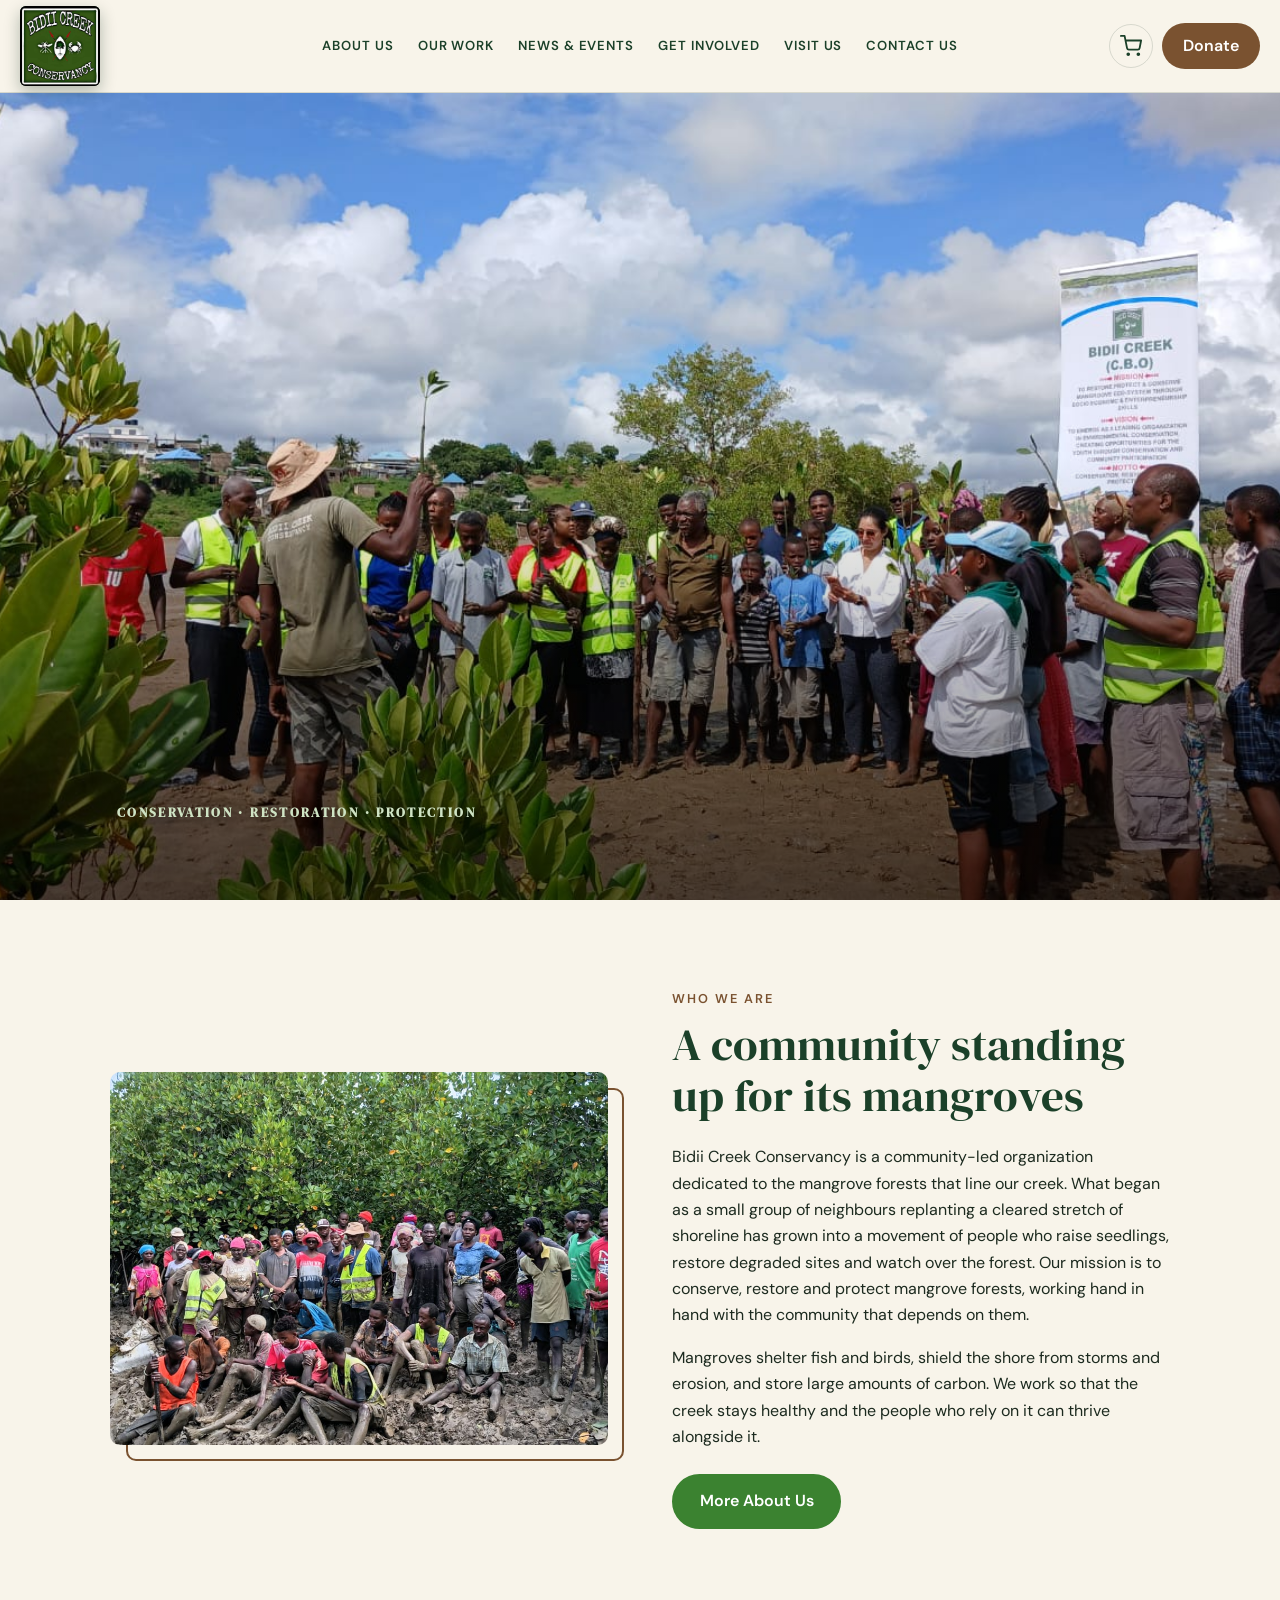
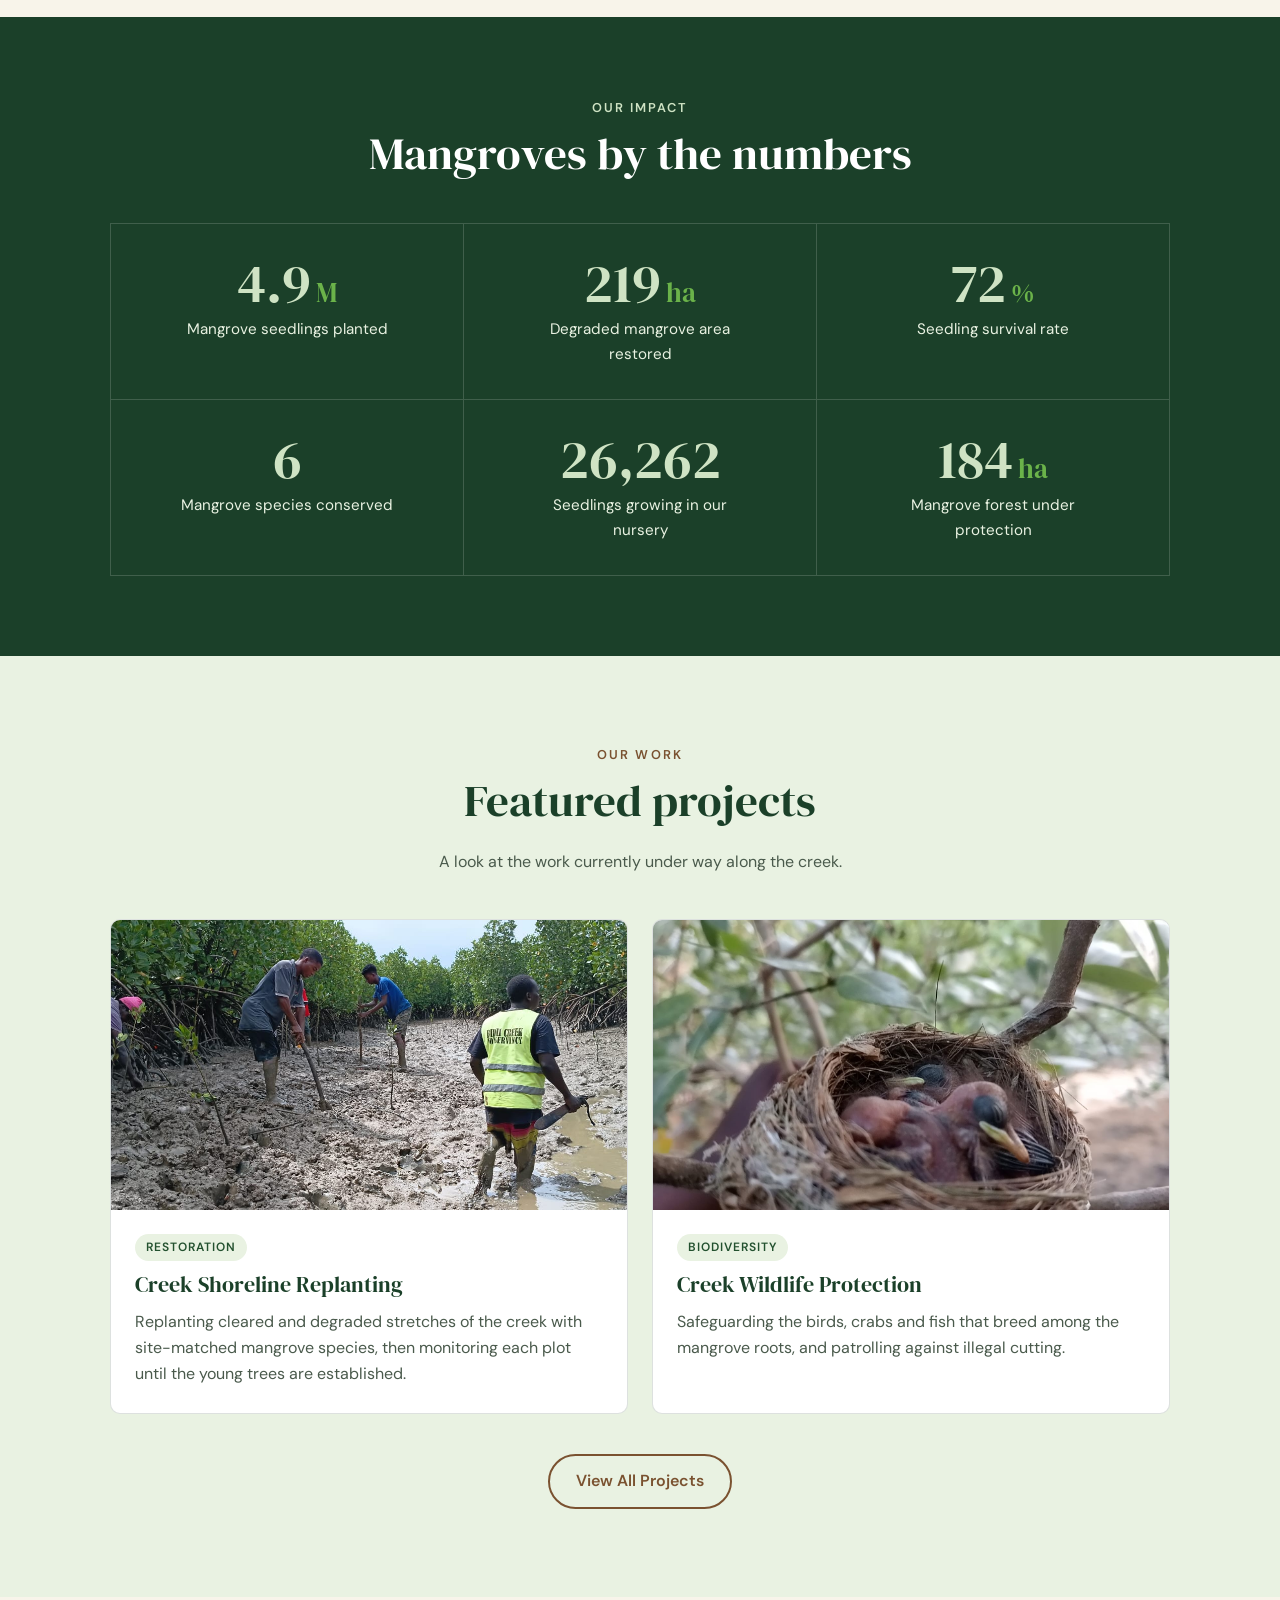
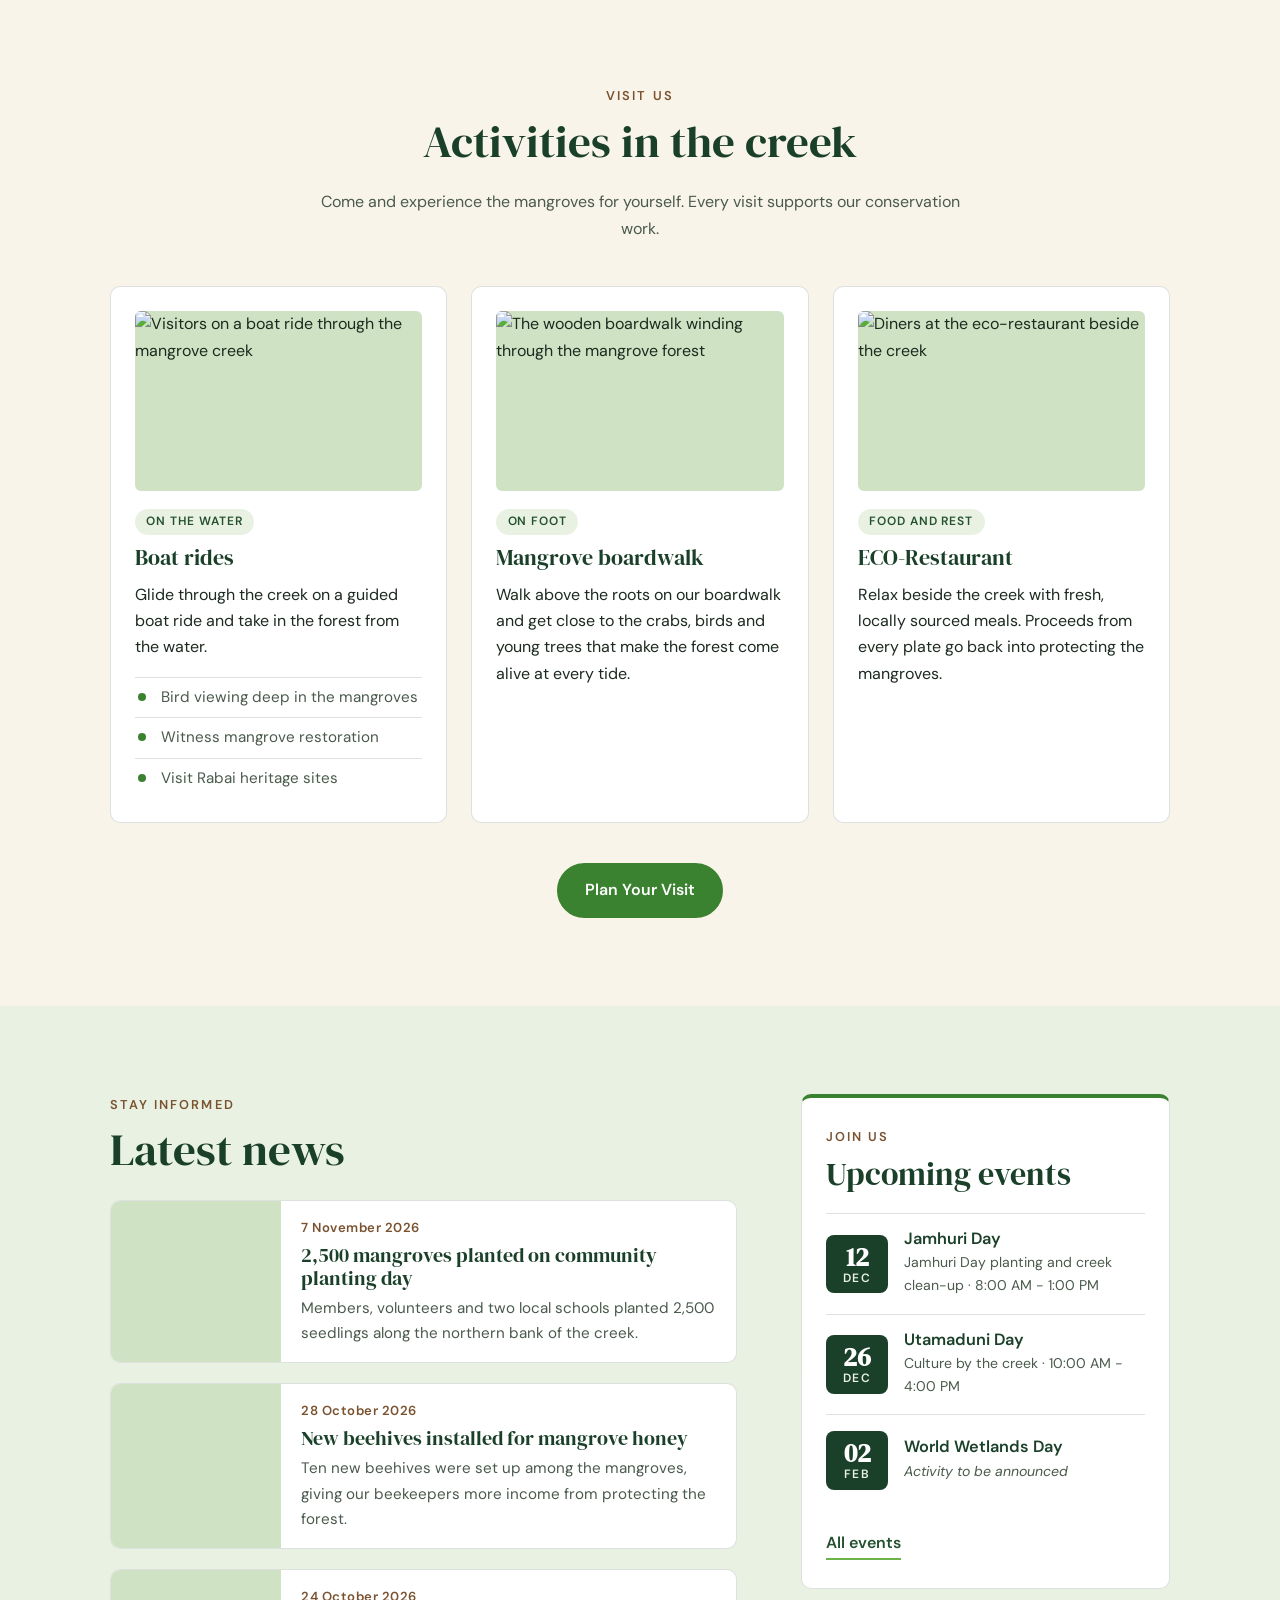
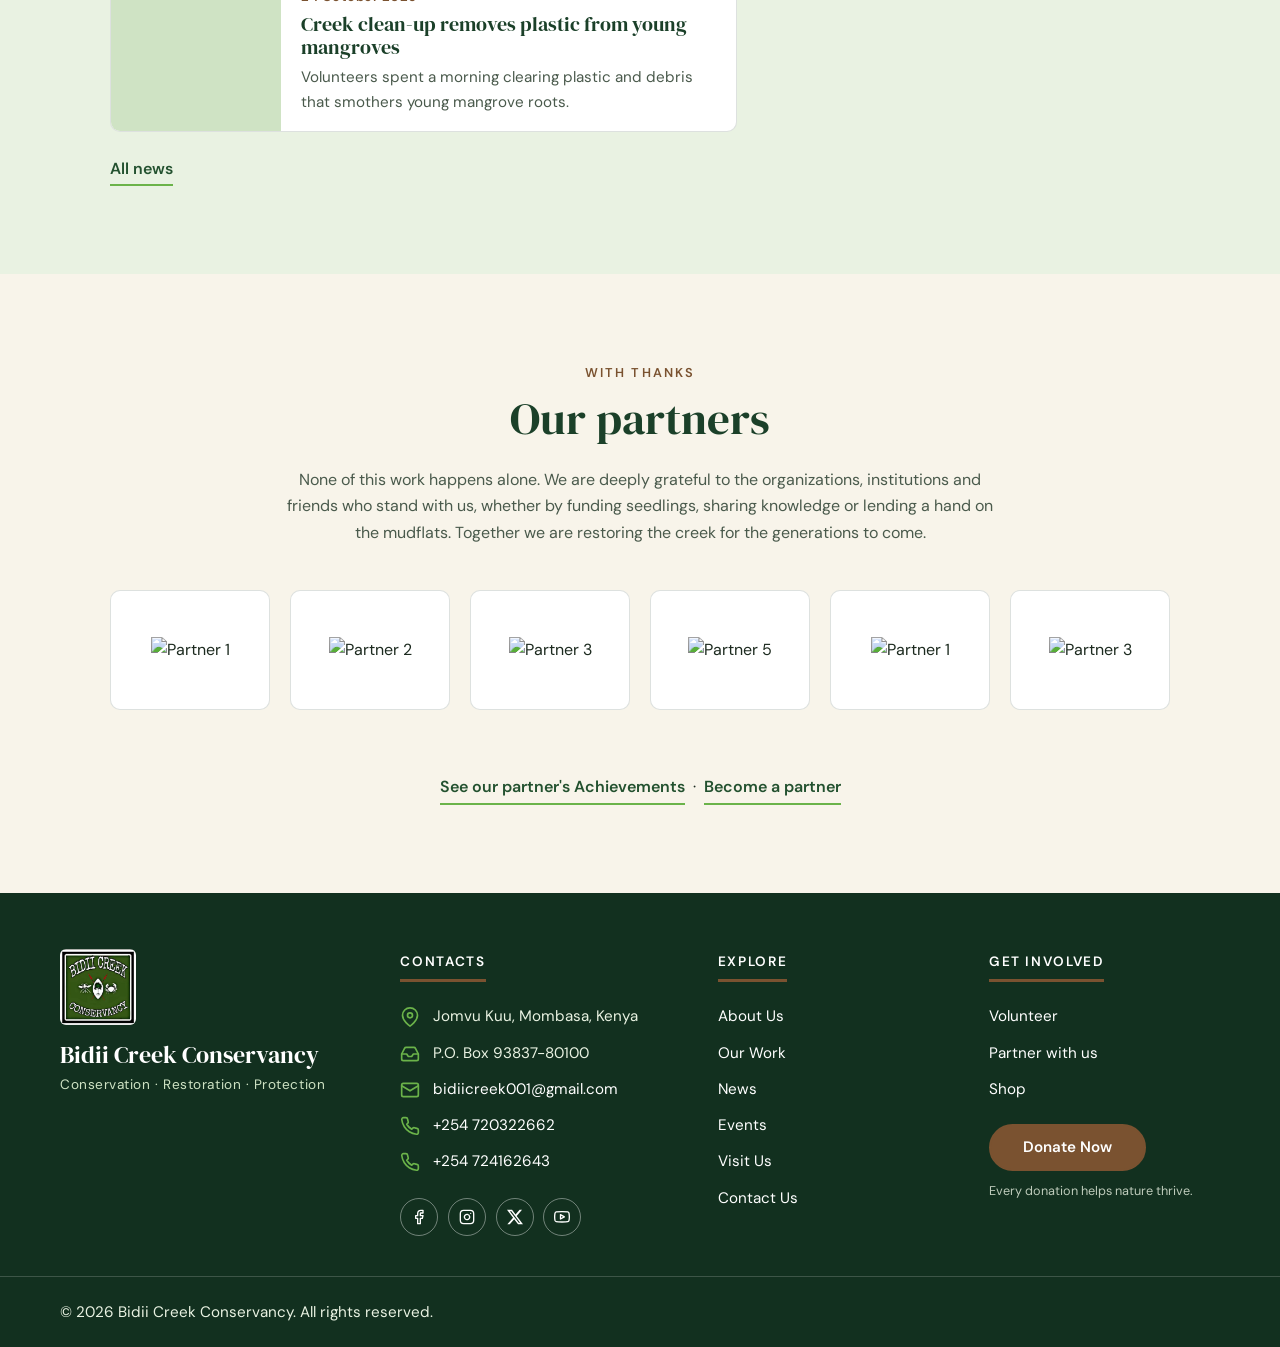
==== commit bd11c391: "Update index.html" ====
--- a/index.html
+++ b/index.html
@@ -349,12 +349,12 @@
         <p>None of this work happens alone. We are deeply grateful to the organizations, institutions and friends who stand with us, whether by funding seedlings, sharing knowledge or lending a hand on the mudflats. Together we are restoring the creek for the generations to come.</p>
       </div>
       <ul class="partner-grid">
-        <li class="partner"><img src="Images/partners/KFS.jpeg" alt="Partner One" loading="lazy"></li>
-        <li class="partner"><img src="Images/partners/CGM.jpeg" alt="Partner Two" loading="lazy"></li>
-        <li class="partner"><img src="Images/partners/KPC.jpeg" alt="Partner Three" loading="lazy"></li>
-        <li class="partner"><img src="Images/partners/Equity.jpeg" alt="Partner Five" loading="lazy"></li>
-        <li class="partner"><img src="Images/partners/Nema.jpeg" alt="Partner One" loading="lazy"></li>
-        <li class="partner"><img src="Images/partners/Stanchart.jpeg" alt="Partner Three" loading="lazy"></li>
+        <li class="partner"><img src="Images/partners/KFS.jpeg" alt="Partner 1" loading="lazy"></li>
+        <li class="partner"><img src="Images/partners/CGM.jpeg" alt="Partner 2" loading="lazy"></li>
+        <li class="partner"><img src="Images/partners/KPC.jpeg" alt="Partner 3" loading="lazy"></li>
+        <li class="partner"><img src="Images/partners/Equity.jpeg" alt="Partner 5" loading="lazy"></li>
+        <li class="partner"><img src="Images/partners/Nema.jpeg" alt="Partner 1" loading="lazy"></li>
+        <li class="partner"><img src="Images/partners/Stanchart.jpeg" alt="Partner 3" loading="lazy"></li>
       </ul>
       
       <p class="section-foot">
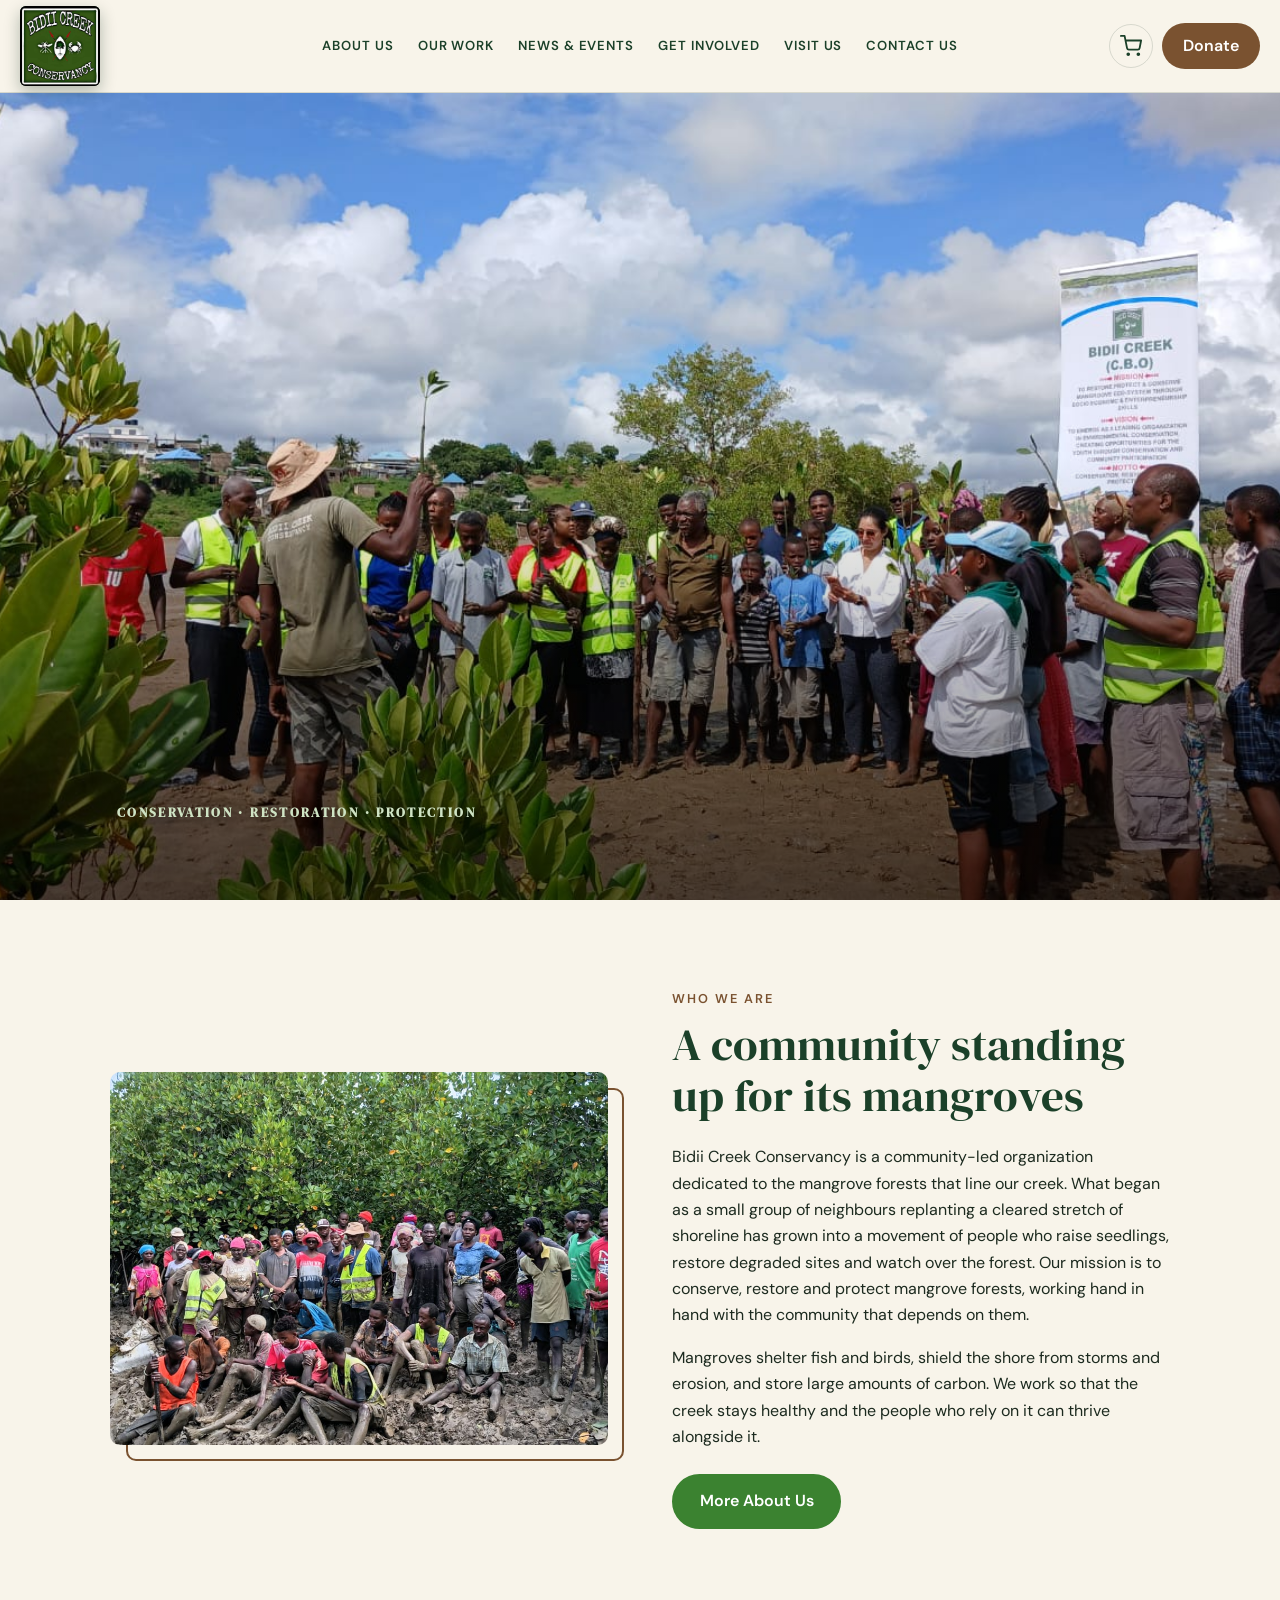
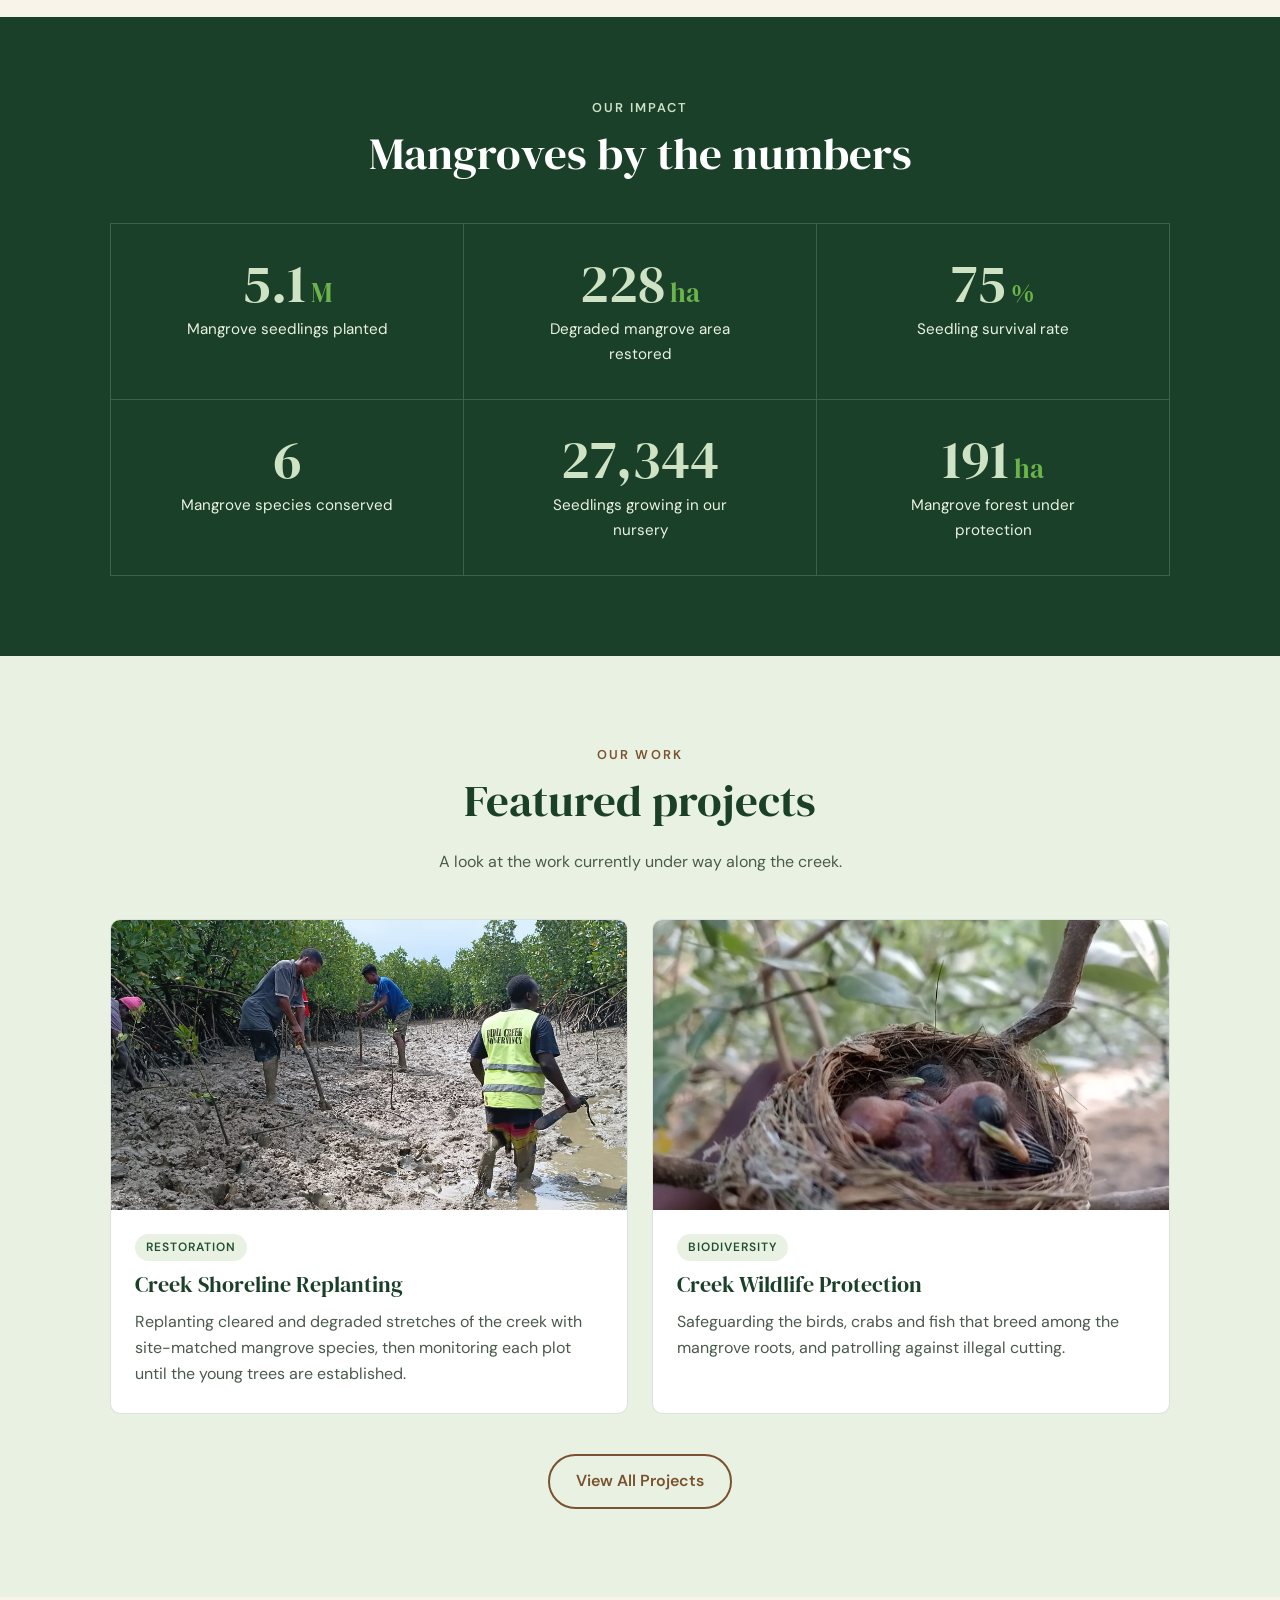
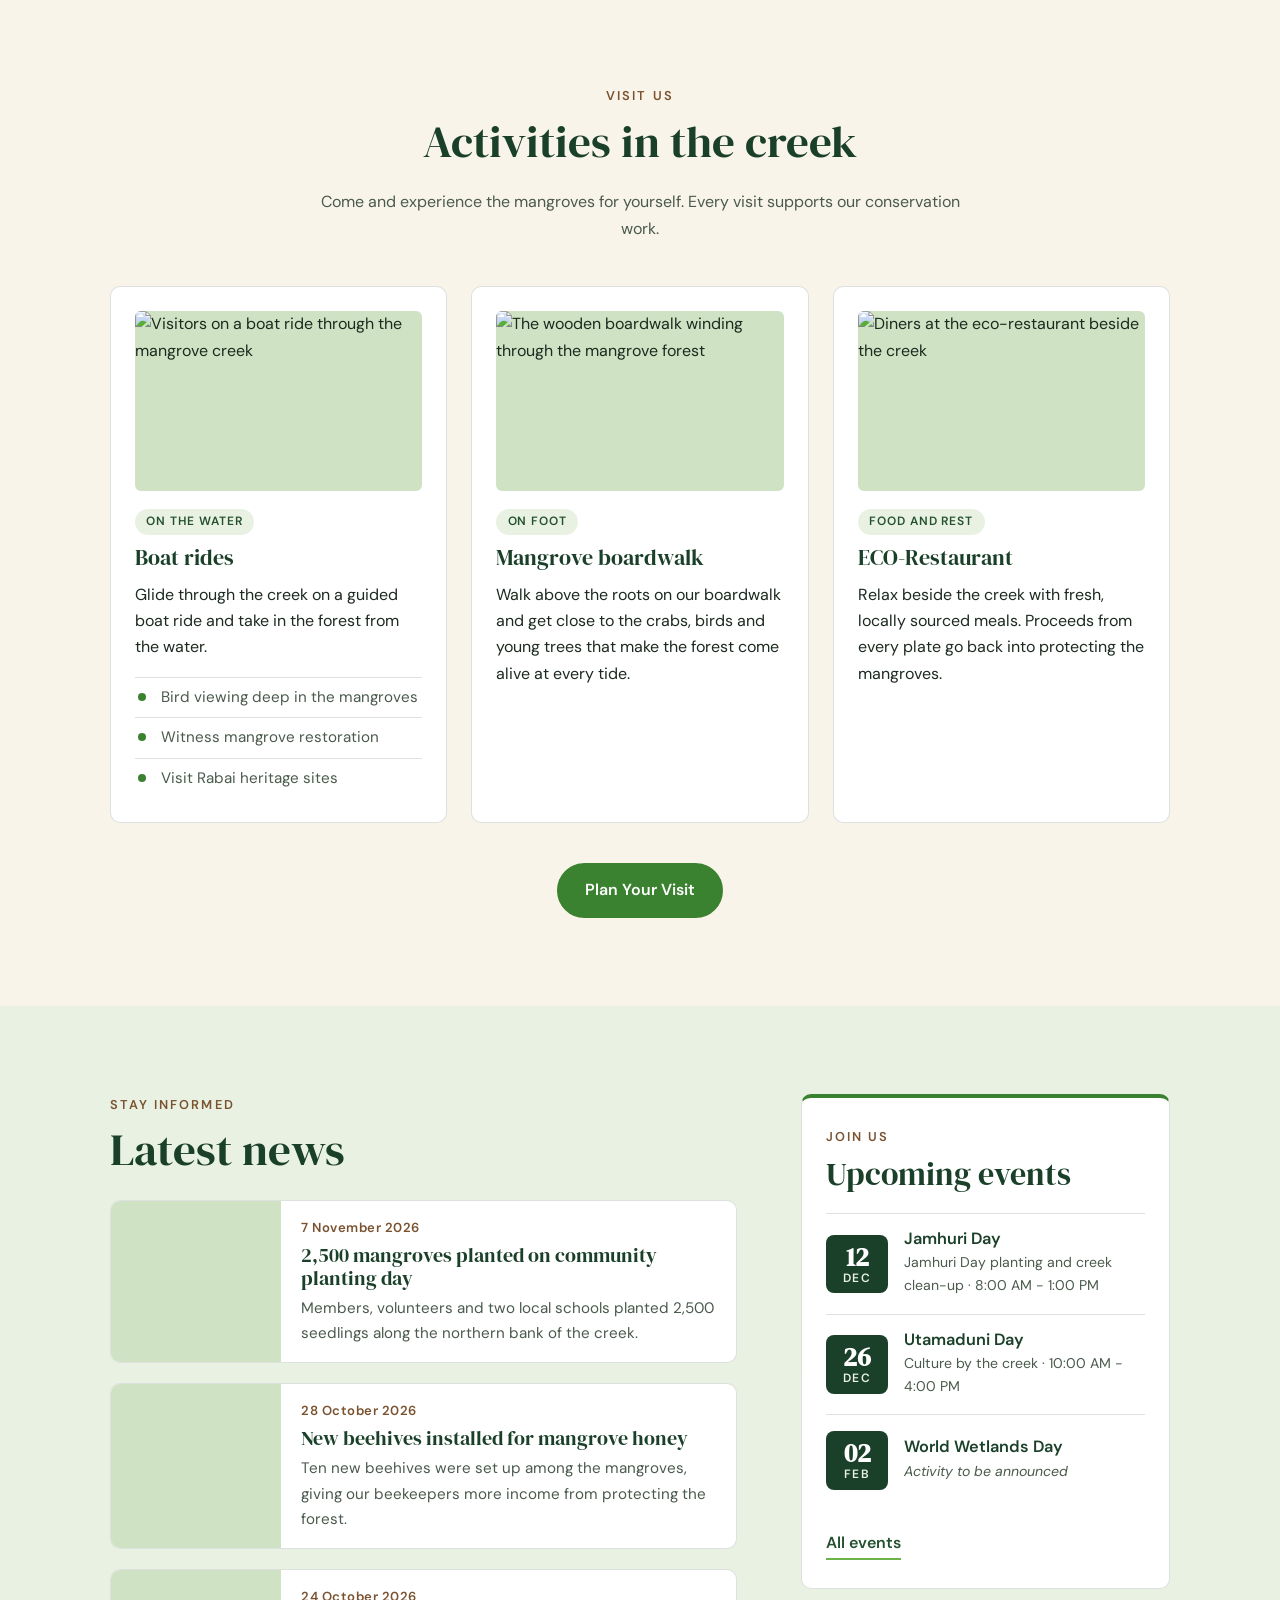
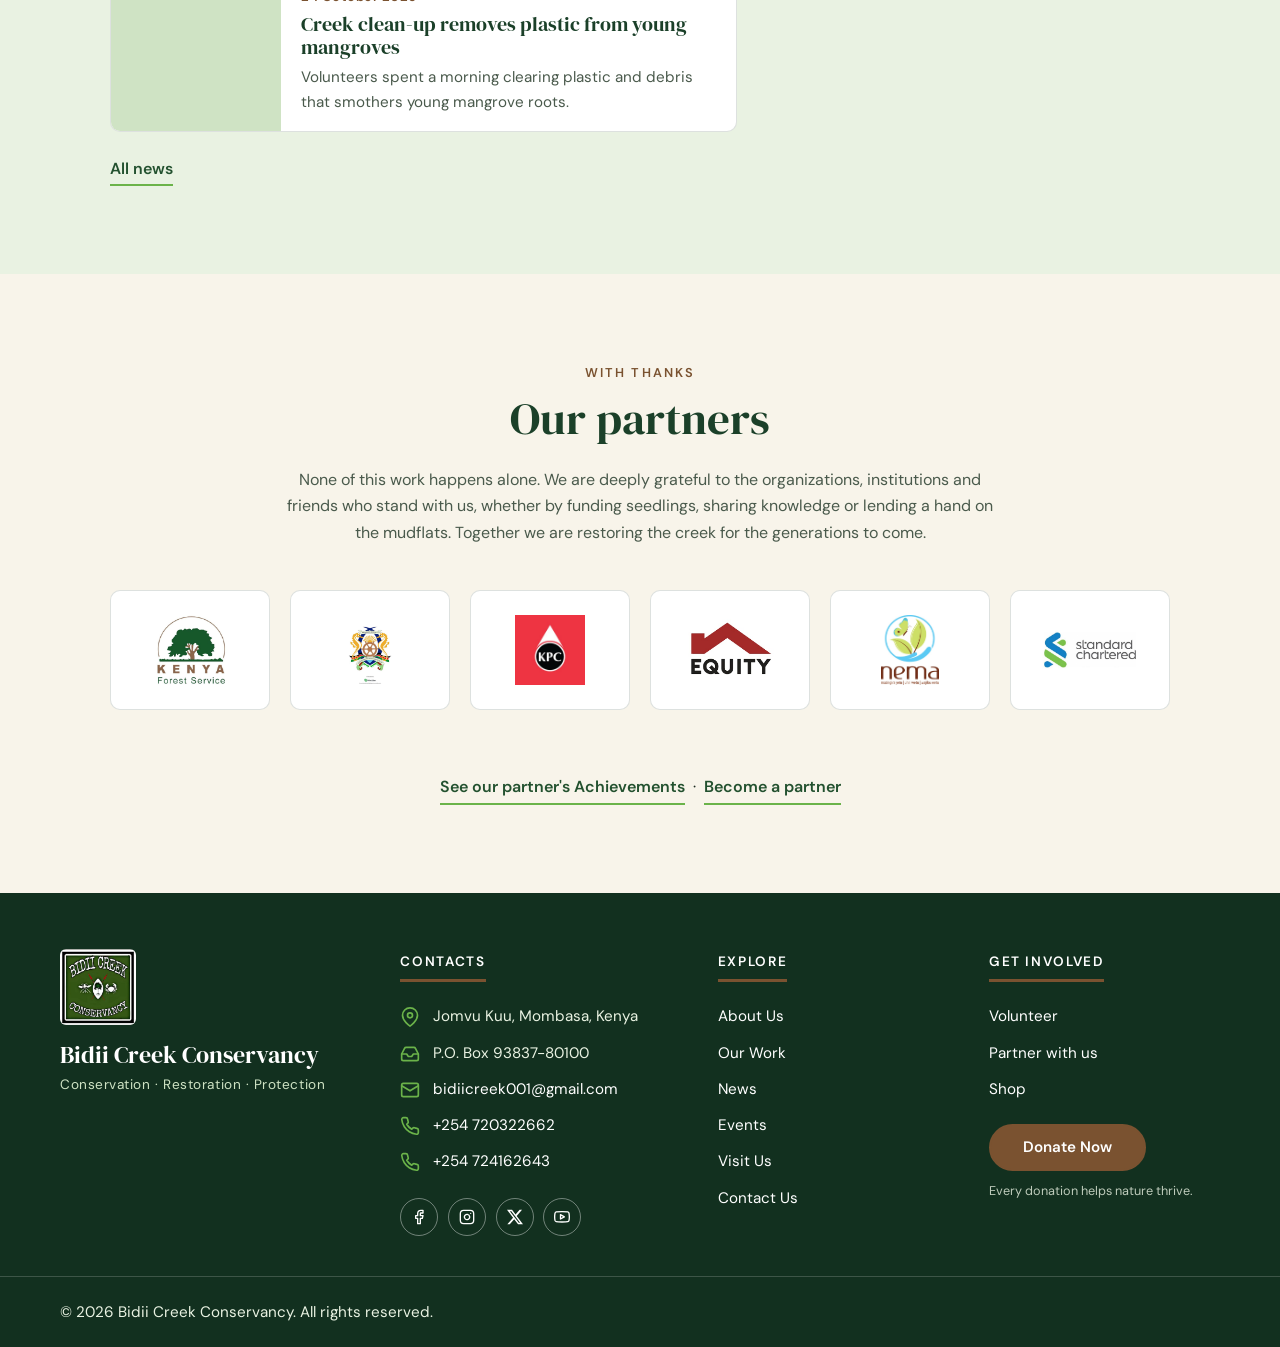
==== commit 35bdd0f3: "Update index.html" ====
--- a/index.html
+++ b/index.html
@@ -339,7 +339,7 @@
     </div>
   </section>
   <!-- OUR PARTNERS
-       EDIT: put logos in Images/partners/, then change src, alt, name and link.
+       EDIT: put logos in Images/Partners/, then change src, alt, name and link.
        Copy or delete <li> blocks to match the number of partners. -->
   <section class="section partners" aria-labelledby="partners-title">
     <div class="container">
@@ -349,12 +349,12 @@
         <p>None of this work happens alone. We are deeply grateful to the organizations, institutions and friends who stand with us, whether by funding seedlings, sharing knowledge or lending a hand on the mudflats. Together we are restoring the creek for the generations to come.</p>
       </div>
       <ul class="partner-grid">
-        <li class="partner"><img src="Images/partners/KFS.jpeg" alt="Partner 1" loading="lazy"></li>
-        <li class="partner"><img src="Images/partners/CGM.jpeg" alt="Partner 2" loading="lazy"></li>
-        <li class="partner"><img src="Images/partners/KPC.jpeg" alt="Partner 3" loading="lazy"></li>
-        <li class="partner"><img src="Images/partners/Equity.jpeg" alt="Partner 5" loading="lazy"></li>
-        <li class="partner"><img src="Images/partners/Nema.jpeg" alt="Partner 1" loading="lazy"></li>
-        <li class="partner"><img src="Images/partners/Stanchart.jpeg" alt="Partner 3" loading="lazy"></li>
+        <li class="partner"><img src="Images/Partners/KFS.jpeg" alt="Partner 1" loading="lazy"></li>
+        <li class="partner"><img src="Images/Partners/CGM.jpeg" alt="Partner 2" loading="lazy"></li>
+        <li class="partner"><img src="Images/Partners/KPC.jpeg" alt="Partner 3" loading="lazy"></li>
+        <li class="partner"><img src="Images/Partners/Equity.jpeg" alt="Partner 5" loading="lazy"></li>
+        <li class="partner"><img src="Images/Partners/Nema.jpeg" alt="Partner 1" loading="lazy"></li>
+        <li class="partner"><img src="Images/Partners/Stanchart.jpeg" alt="Partner 3" loading="lazy"></li>
       </ul>
       
       <p class="section-foot">
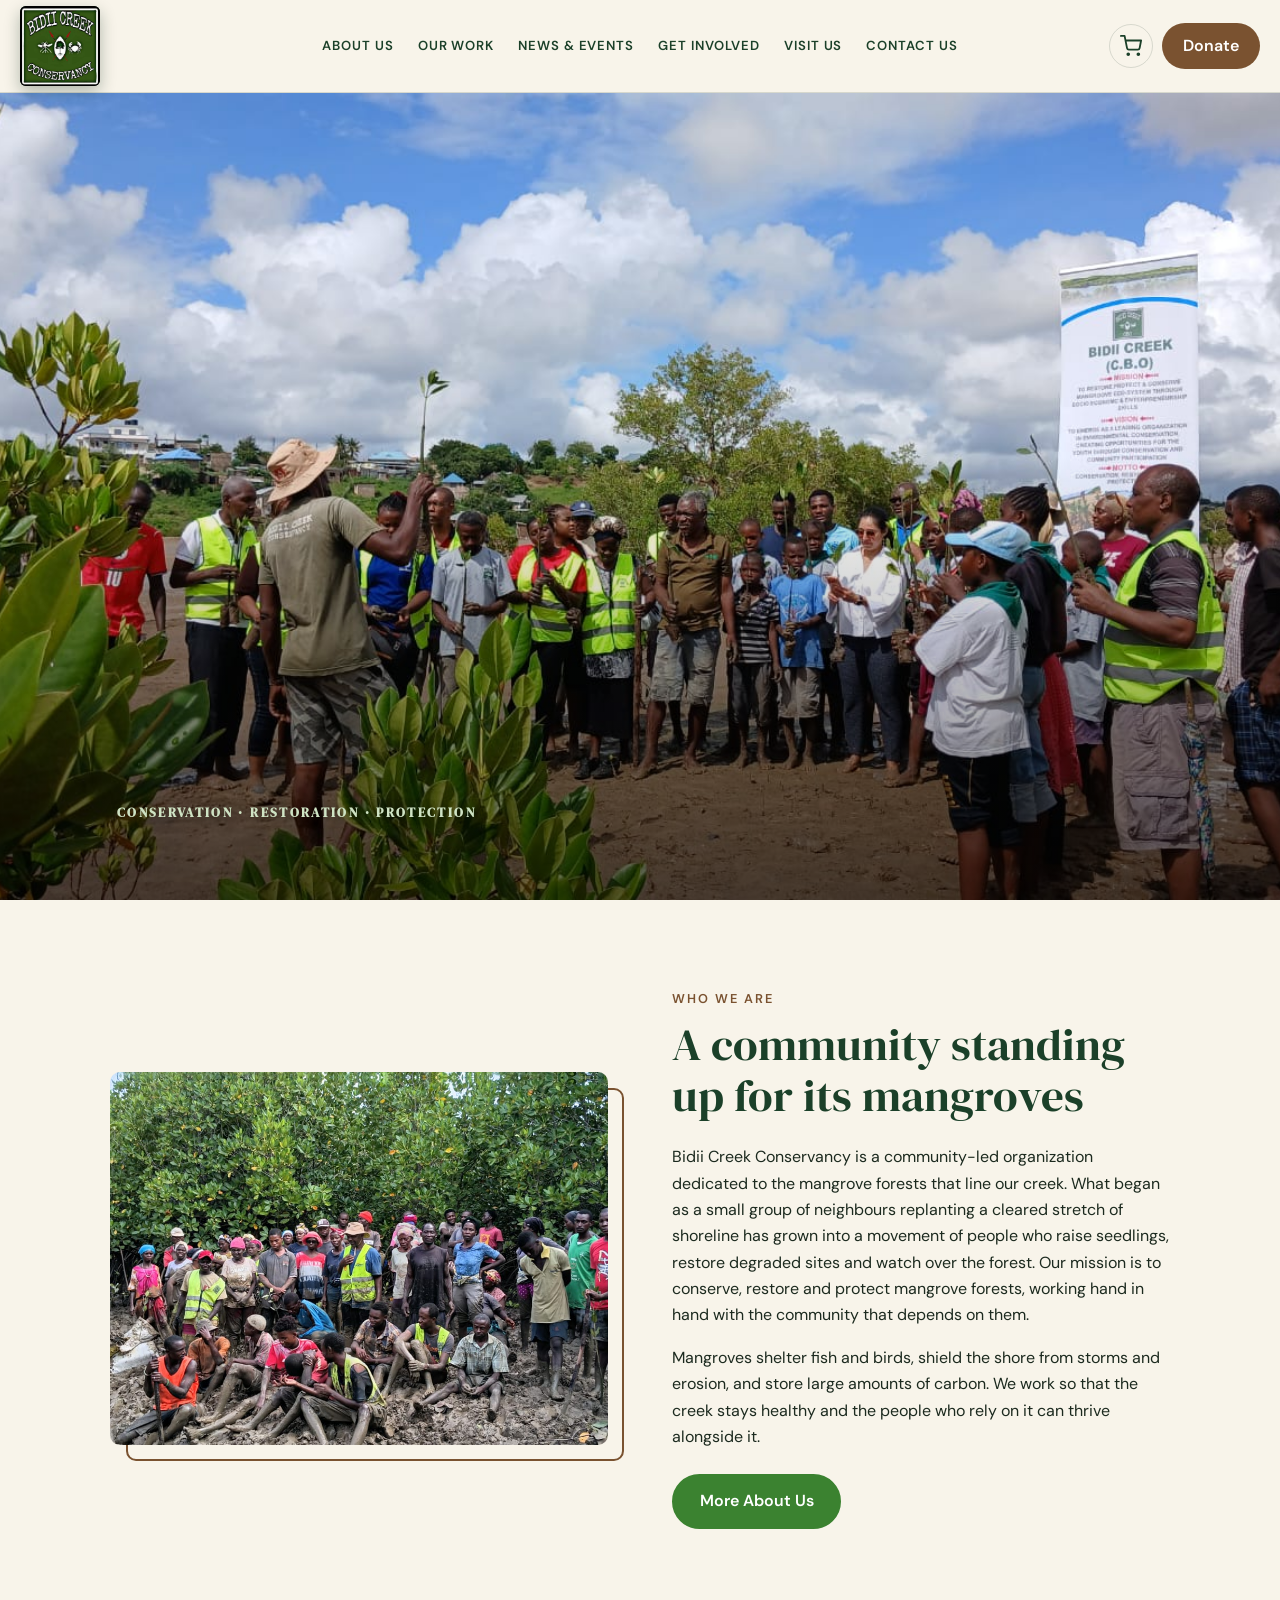
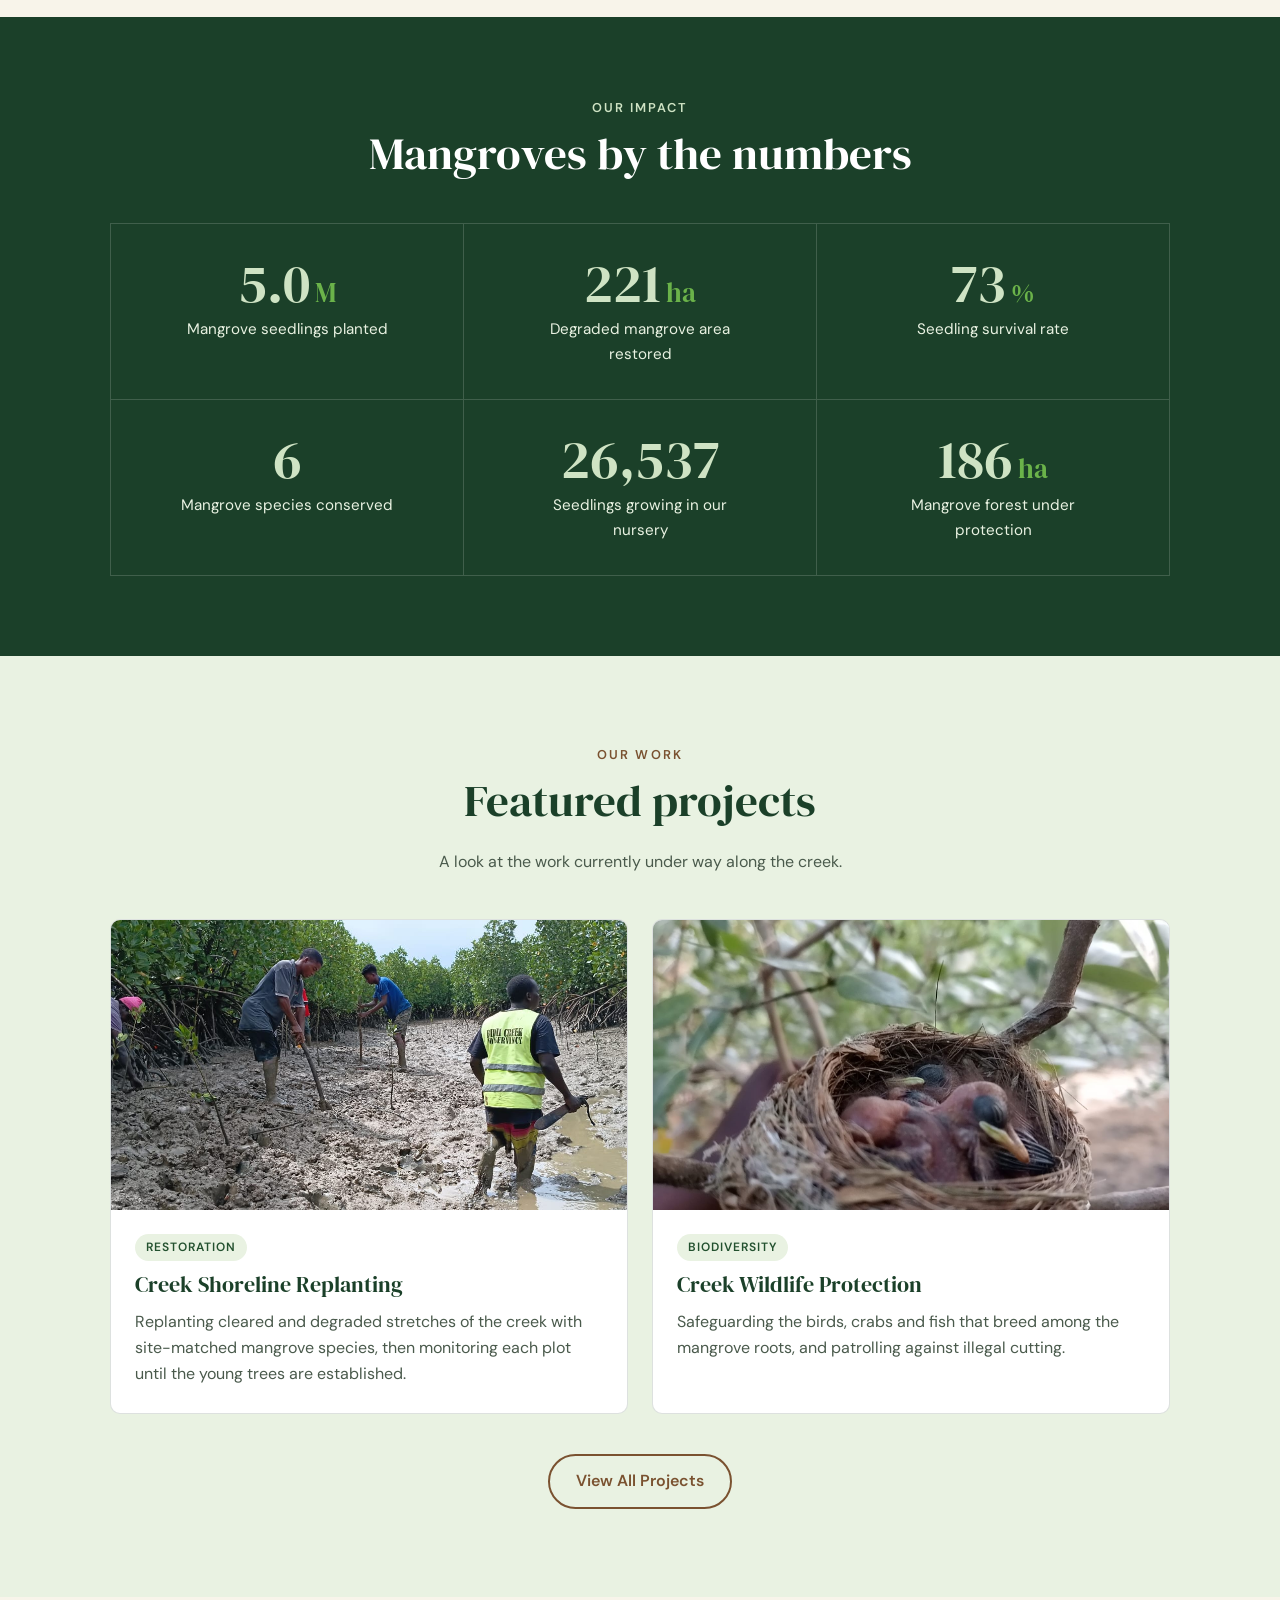
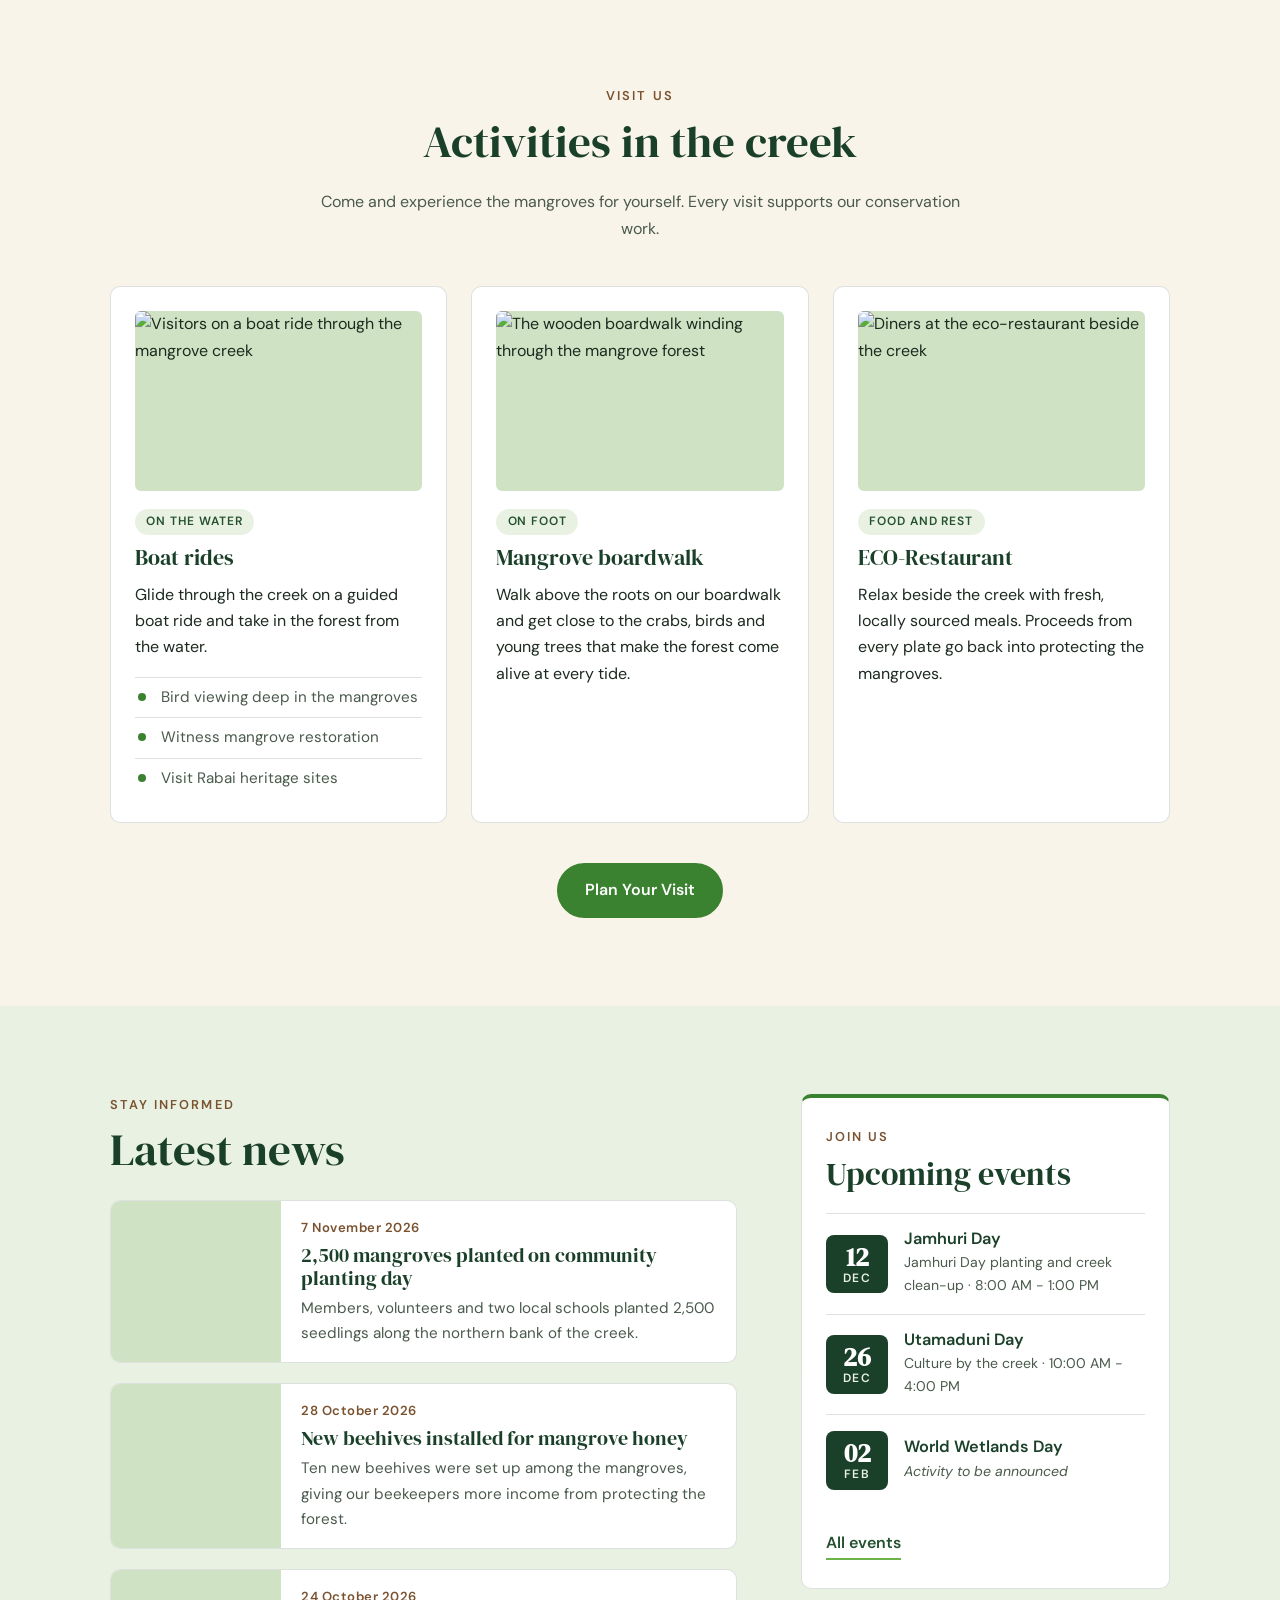
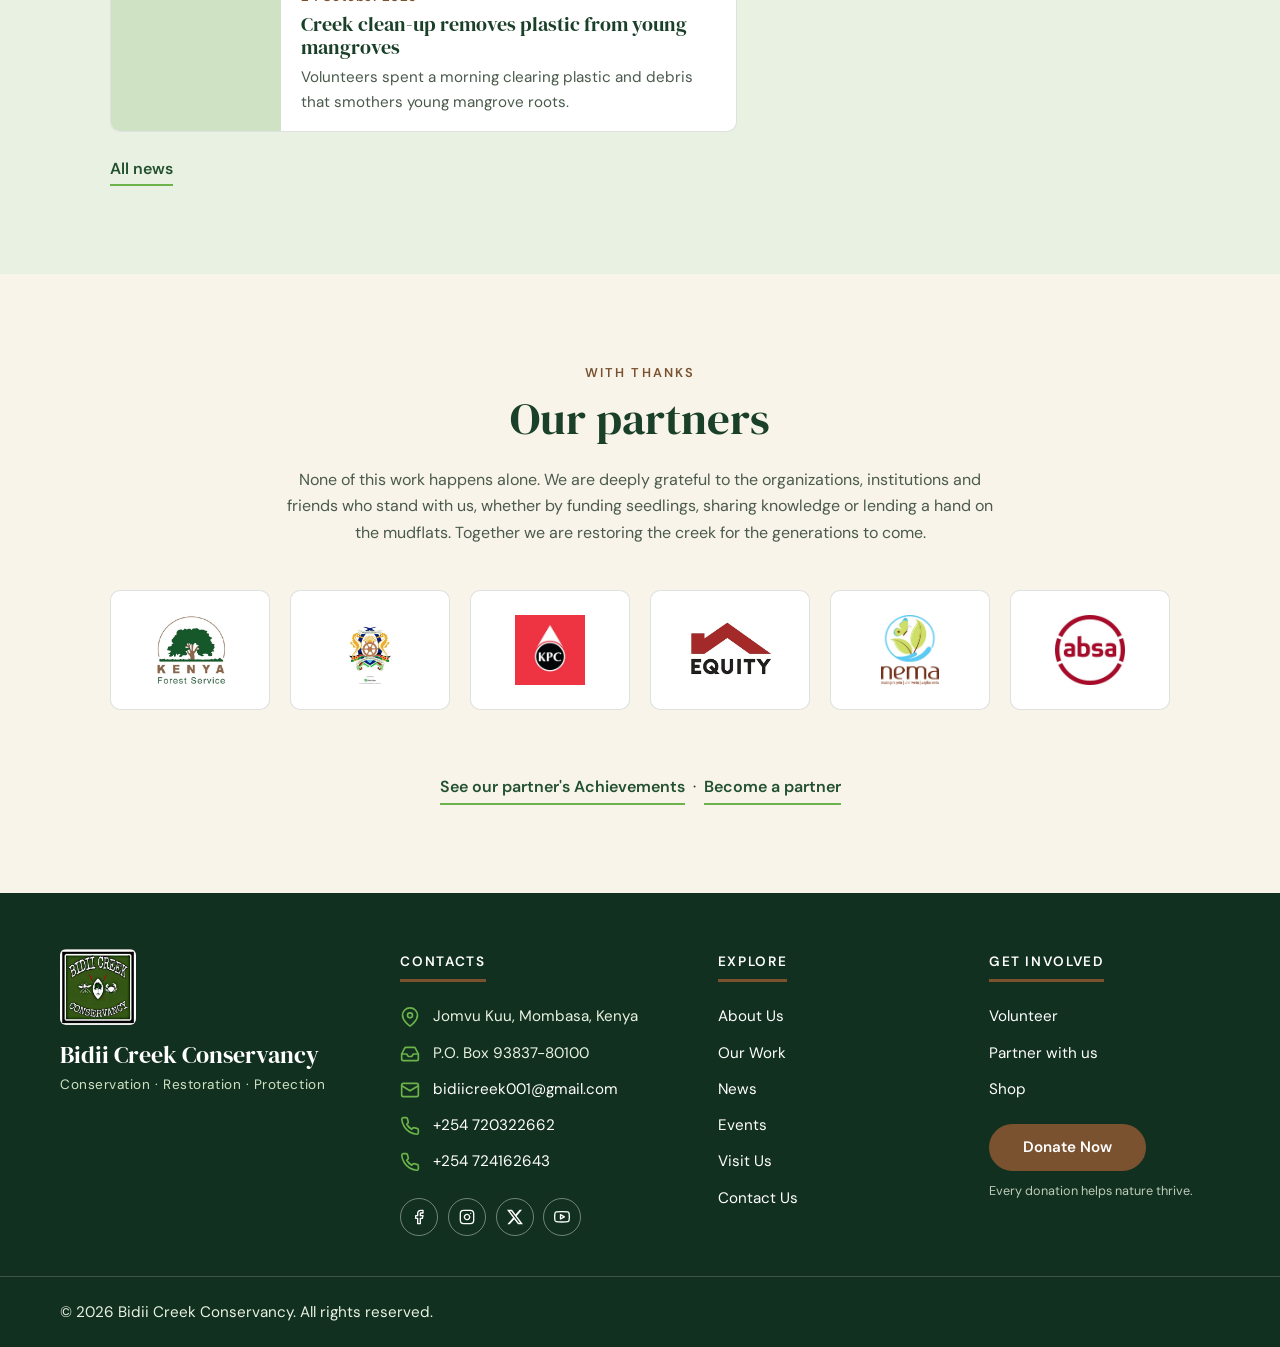
==== commit cd7ecb88: "Add Images" ====
--- a/index.html
+++ b/index.html
@@ -349,12 +349,12 @@
         <p>None of this work happens alone. We are deeply grateful to the organizations, institutions and friends who stand with us, whether by funding seedlings, sharing knowledge or lending a hand on the mudflats. Together we are restoring the creek for the generations to come.</p>
       </div>
       <ul class="partner-grid">
-        <li class="partner"><img src="Images/Partners/KFS.jpeg" alt="Partner 1" loading="lazy"></li>
-        <li class="partner"><img src="Images/Partners/CGM.jpeg" alt="Partner 2" loading="lazy"></li>
-        <li class="partner"><img src="Images/Partners/KPC.jpeg" alt="Partner 3" loading="lazy"></li>
-        <li class="partner"><img src="Images/Partners/Equity.jpeg" alt="Partner 5" loading="lazy"></li>
-        <li class="partner"><img src="Images/Partners/Nema.jpeg" alt="Partner 1" loading="lazy"></li>
-        <li class="partner"><img src="Images/Partners/Stanchart.jpeg" alt="Partner 3" loading="lazy"></li>
+        <li class="partner"><img src="Images/Partner6/KFS.jpeg" alt="Partner 1" loading="lazy"></li>
+        <li class="partner"><img src="Images/Partner6/CGM.jpeg" alt="Partner 2" loading="lazy"></li>
+        <li class="partner"><img src="Images/Partner6/KPC.jpeg" alt="Partner 3" loading="lazy"></li>
+        <li class="partner"><img src="Images/Partner6/Equity.jpeg" alt="Partner 5" loading="lazy"></li>
+        <li class="partner"><img src="Images/Partner6/Nema.jpeg" alt="Partner 1" loading="lazy"></li>
+        <li class="partner"><img src="Images/Partner6/absa.jpeg" alt="Partner 3" loading="lazy"></li>
       </ul>
       
       <p class="section-foot">
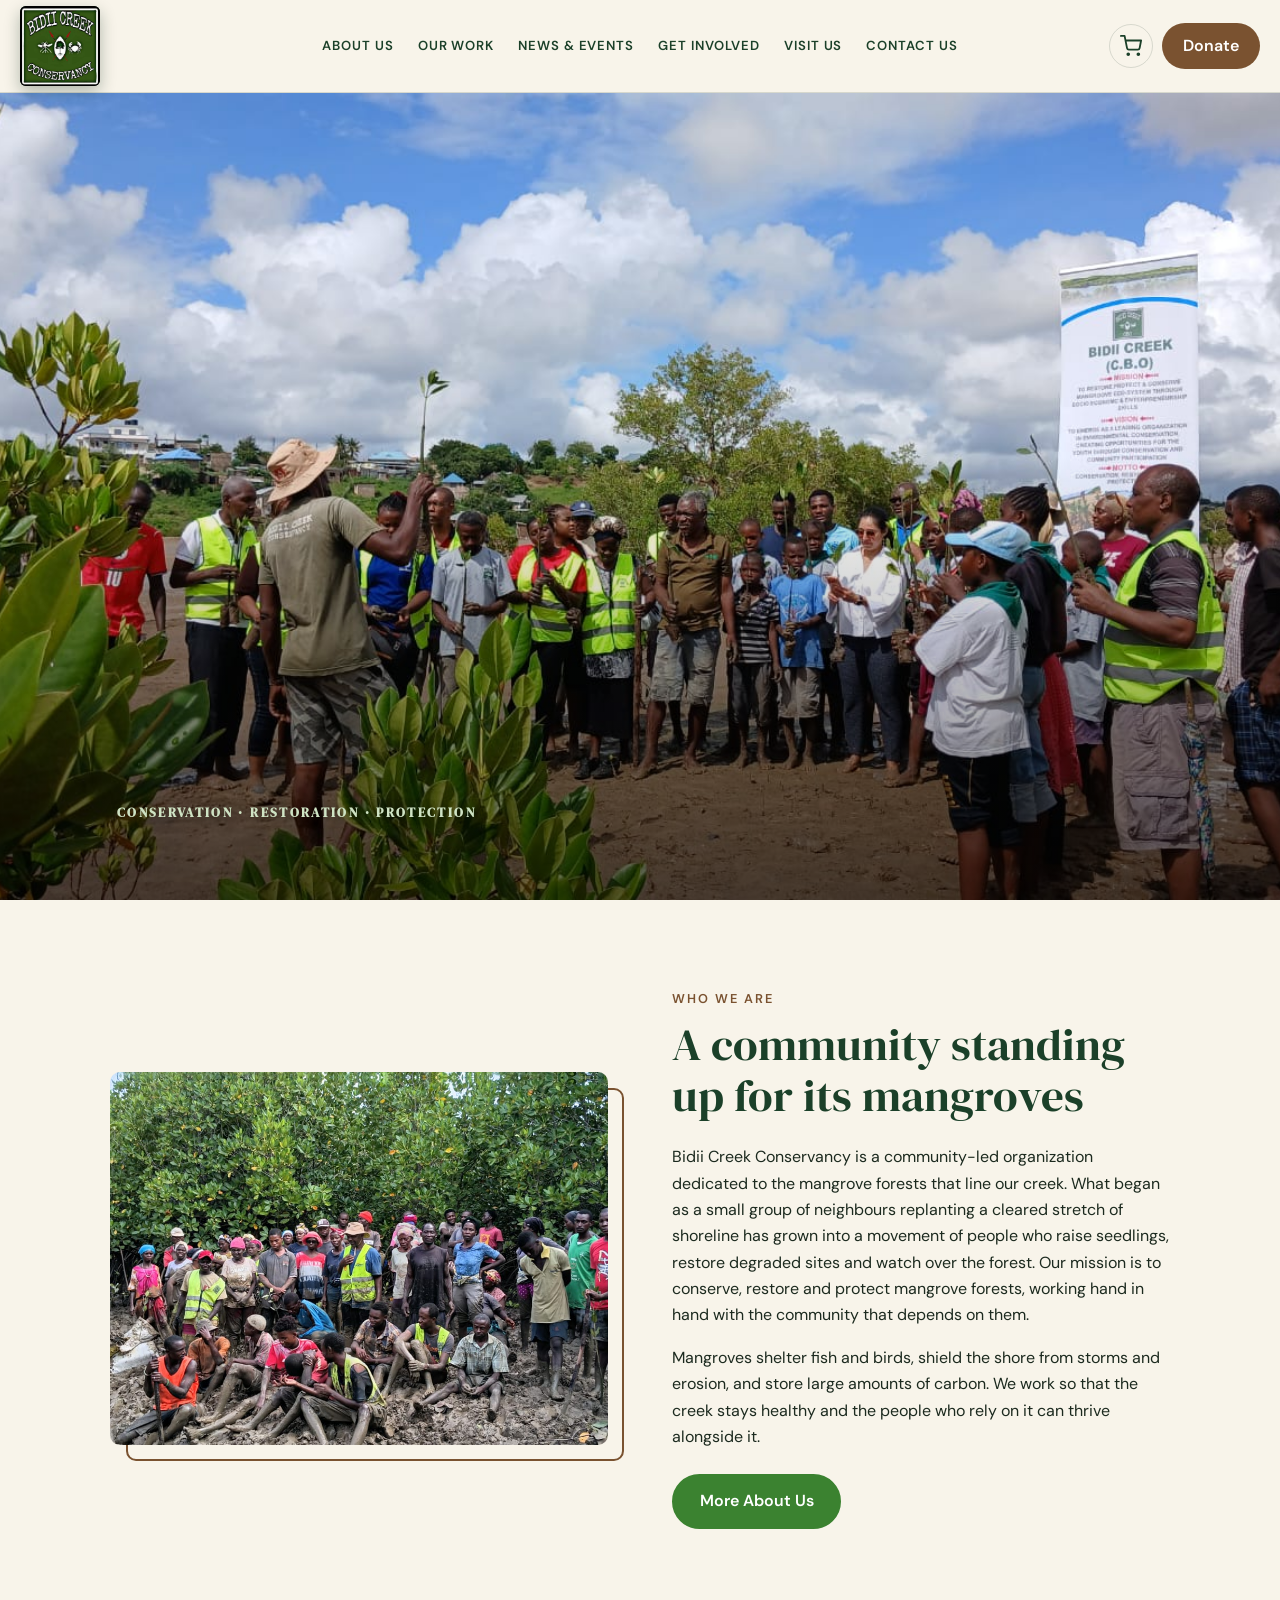
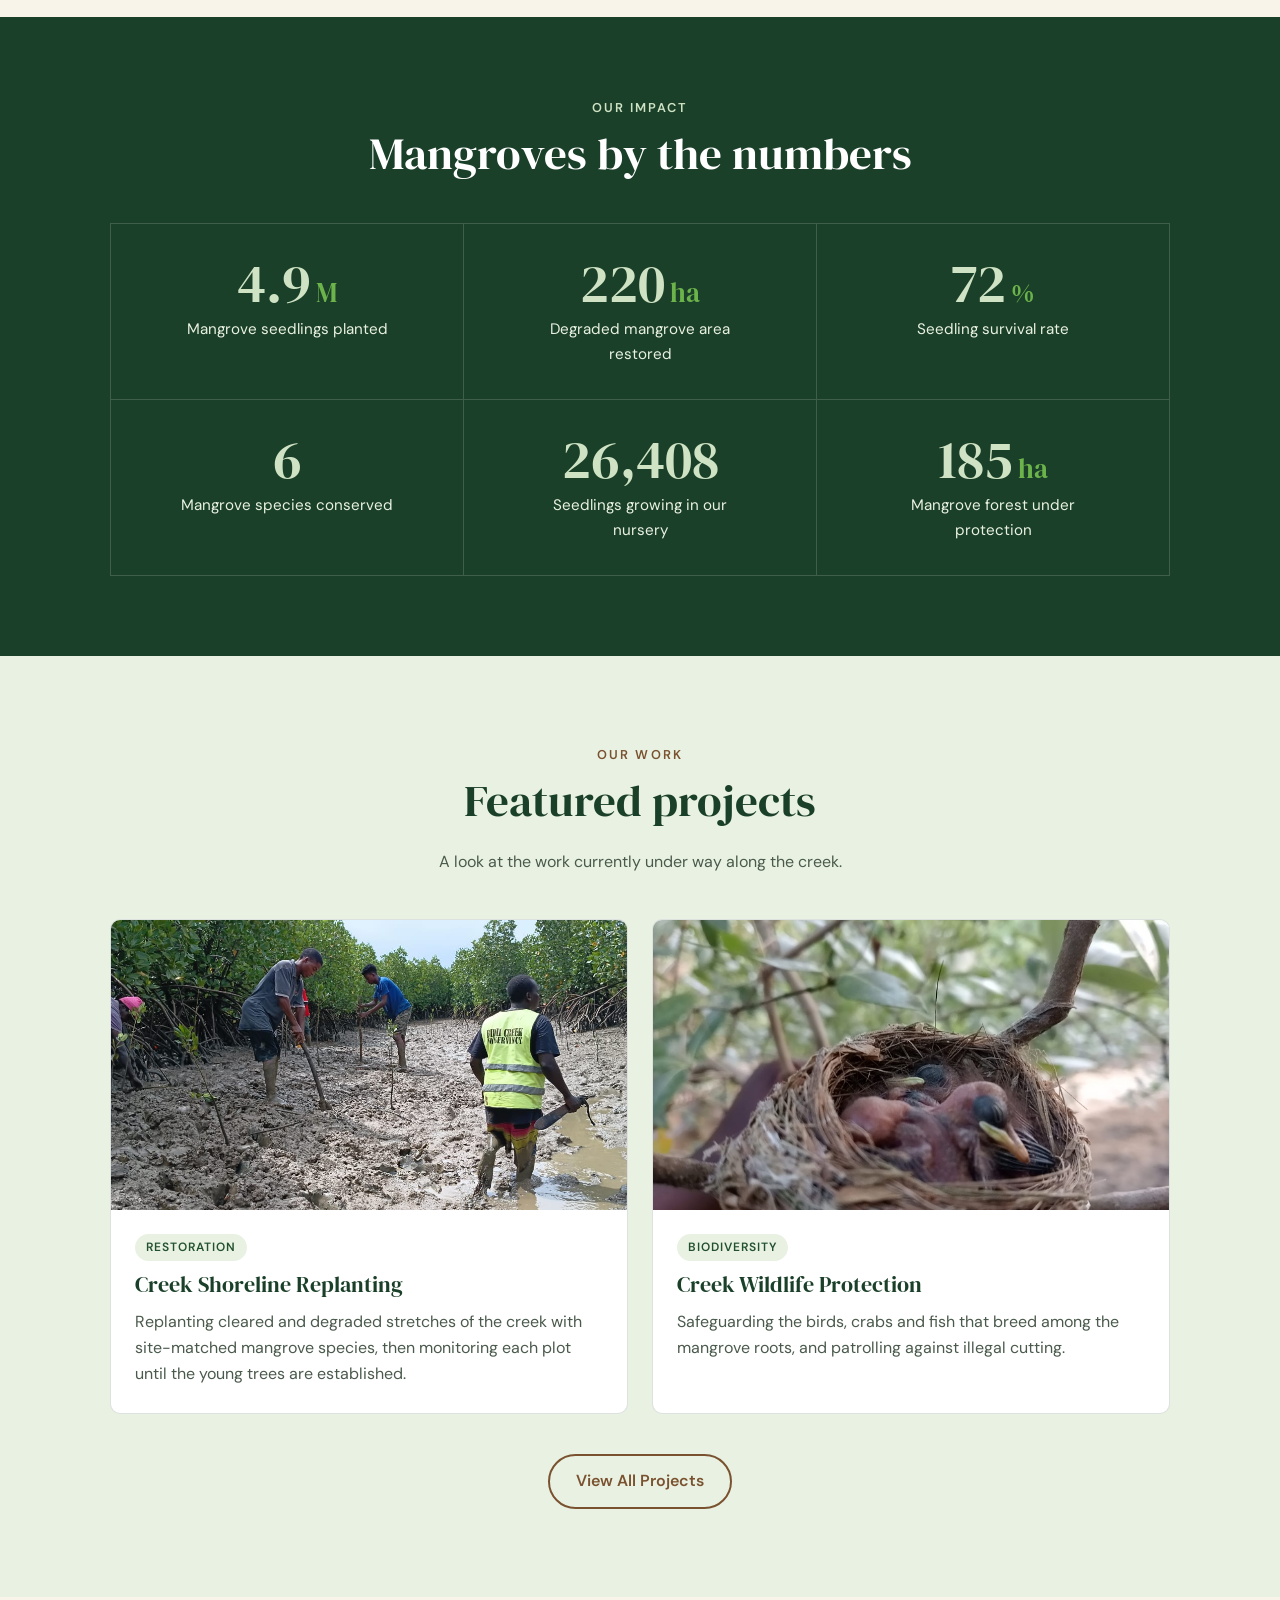
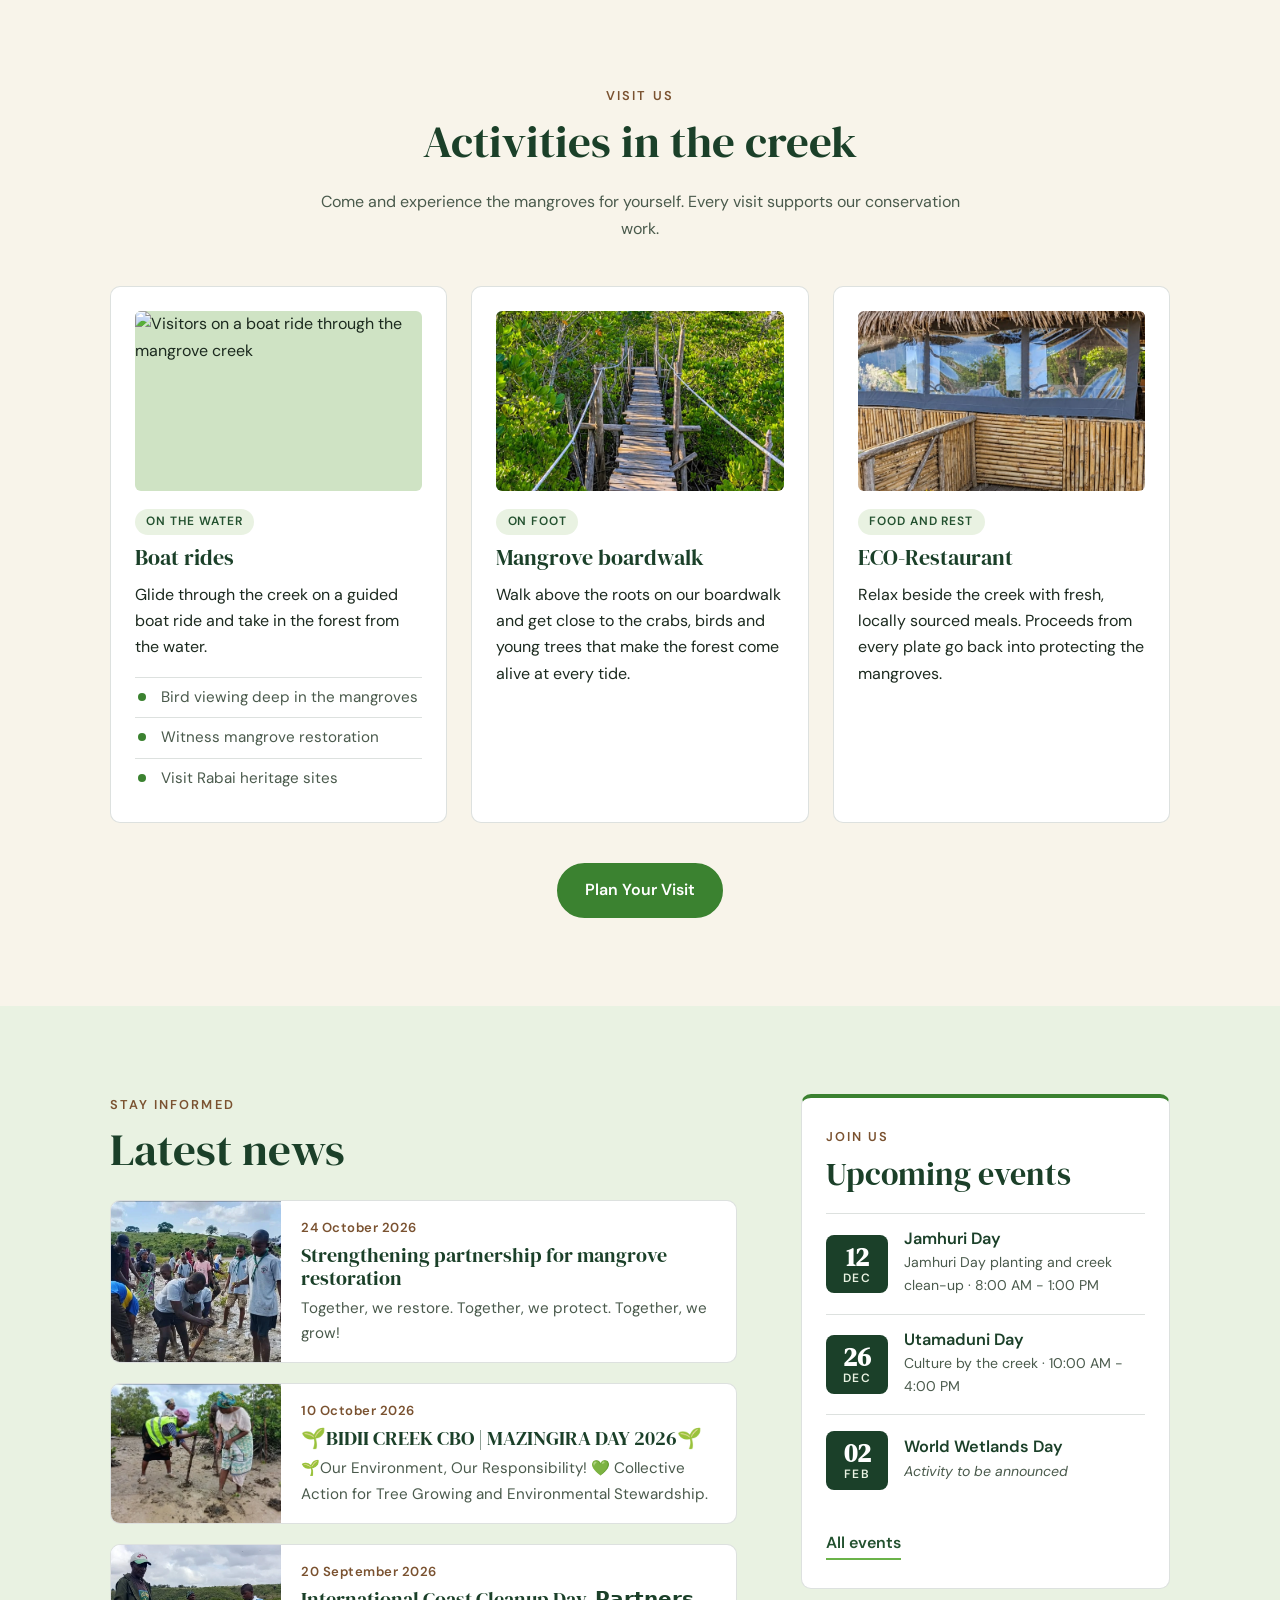
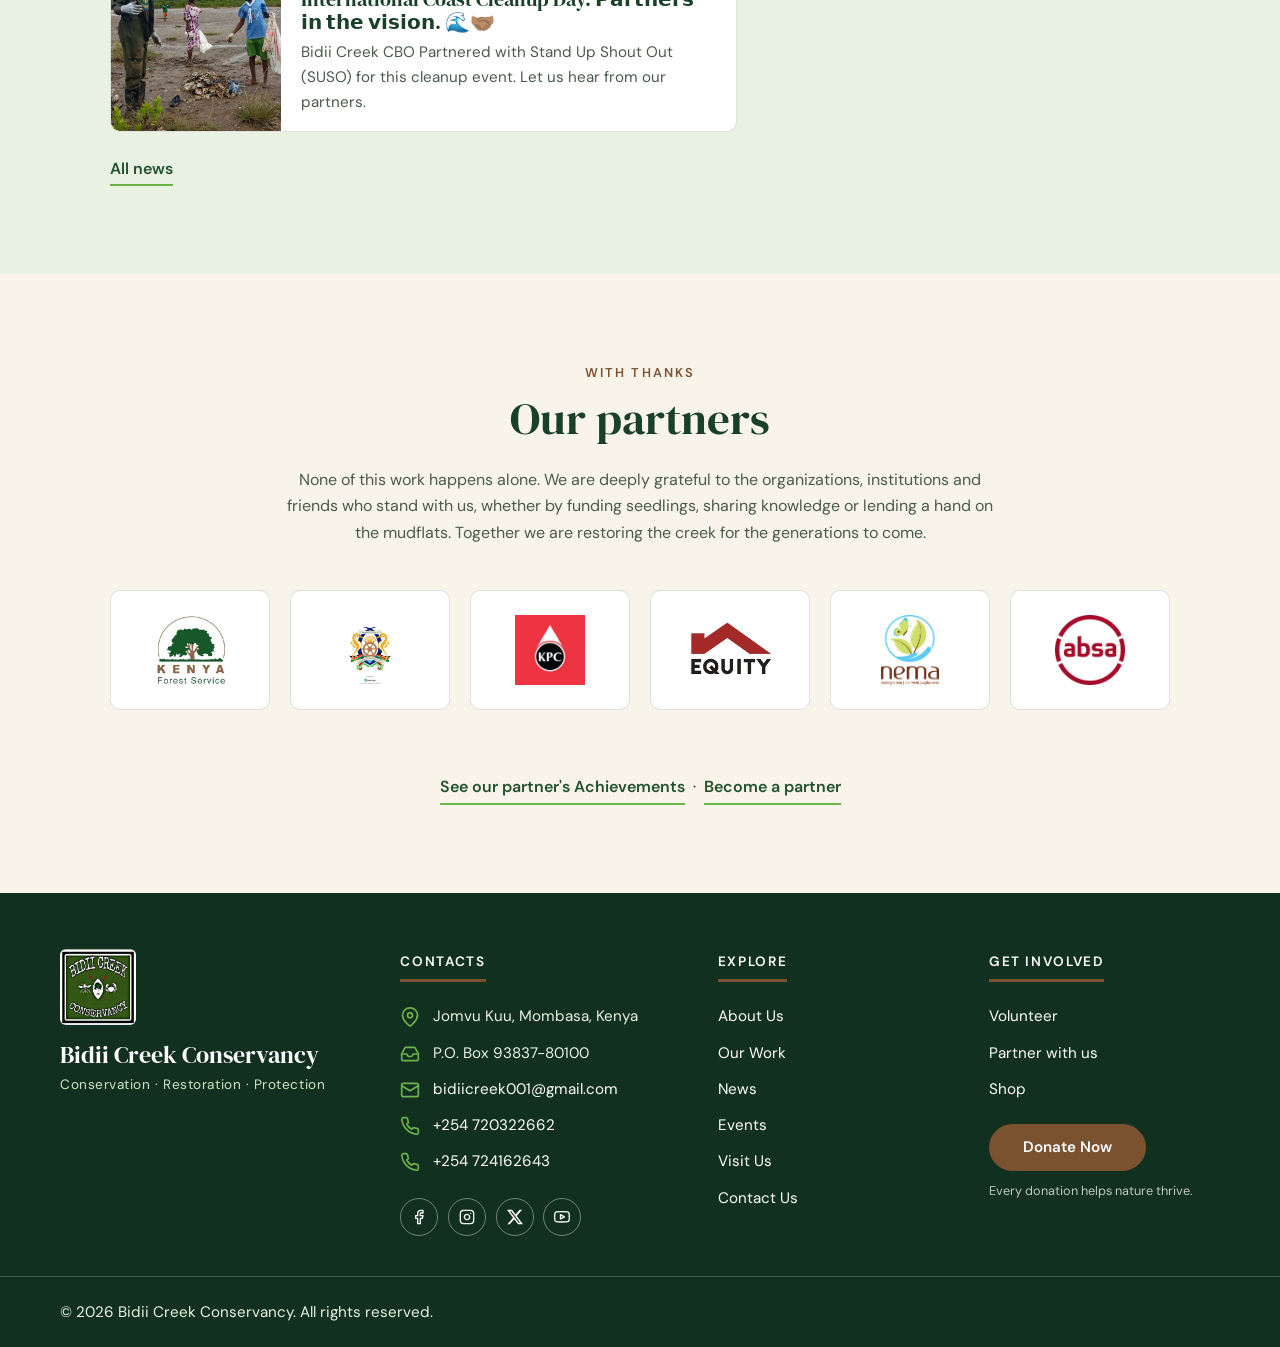
==== commit ffb06259: "Add" ====
--- a/index.html
+++ b/index.html
@@ -269,14 +269,14 @@
         </article>
 
         <article class="card">
-          <img src="Images/activity-boardwalk.jpg" alt="The wooden boardwalk winding through the mangrove forest" loading="lazy">
+          <img src="Images/Heros slideshows/b walk.jpeg" alt="The wooden boardwalk winding through the mangrove forest" loading="lazy">
           <p class="tag">On foot</p>
           <h3>Mangrove boardwalk</h3>
           <p>Walk above the roots on our boardwalk and get close to the crabs, birds and young trees that make the forest come alive at every tide.</p>
         </article>
 
         <article class="card">
-          <img src="Images/activity-restaurant.jpg" alt="Diners at the eco-restaurant beside the creek" loading="lazy">
+          <img src="Images/Heros slideshows/e resto.jpeg" alt="Diners at the eco-restaurant beside the creek" loading="lazy">
           <p class="tag">Food and rest</p>
           <h3>ECO-Restaurant</h3>
           <p>Relax beside the creek with fresh, locally sourced meals. Proceeds from every plate go back into protecting the mangroves.</p>
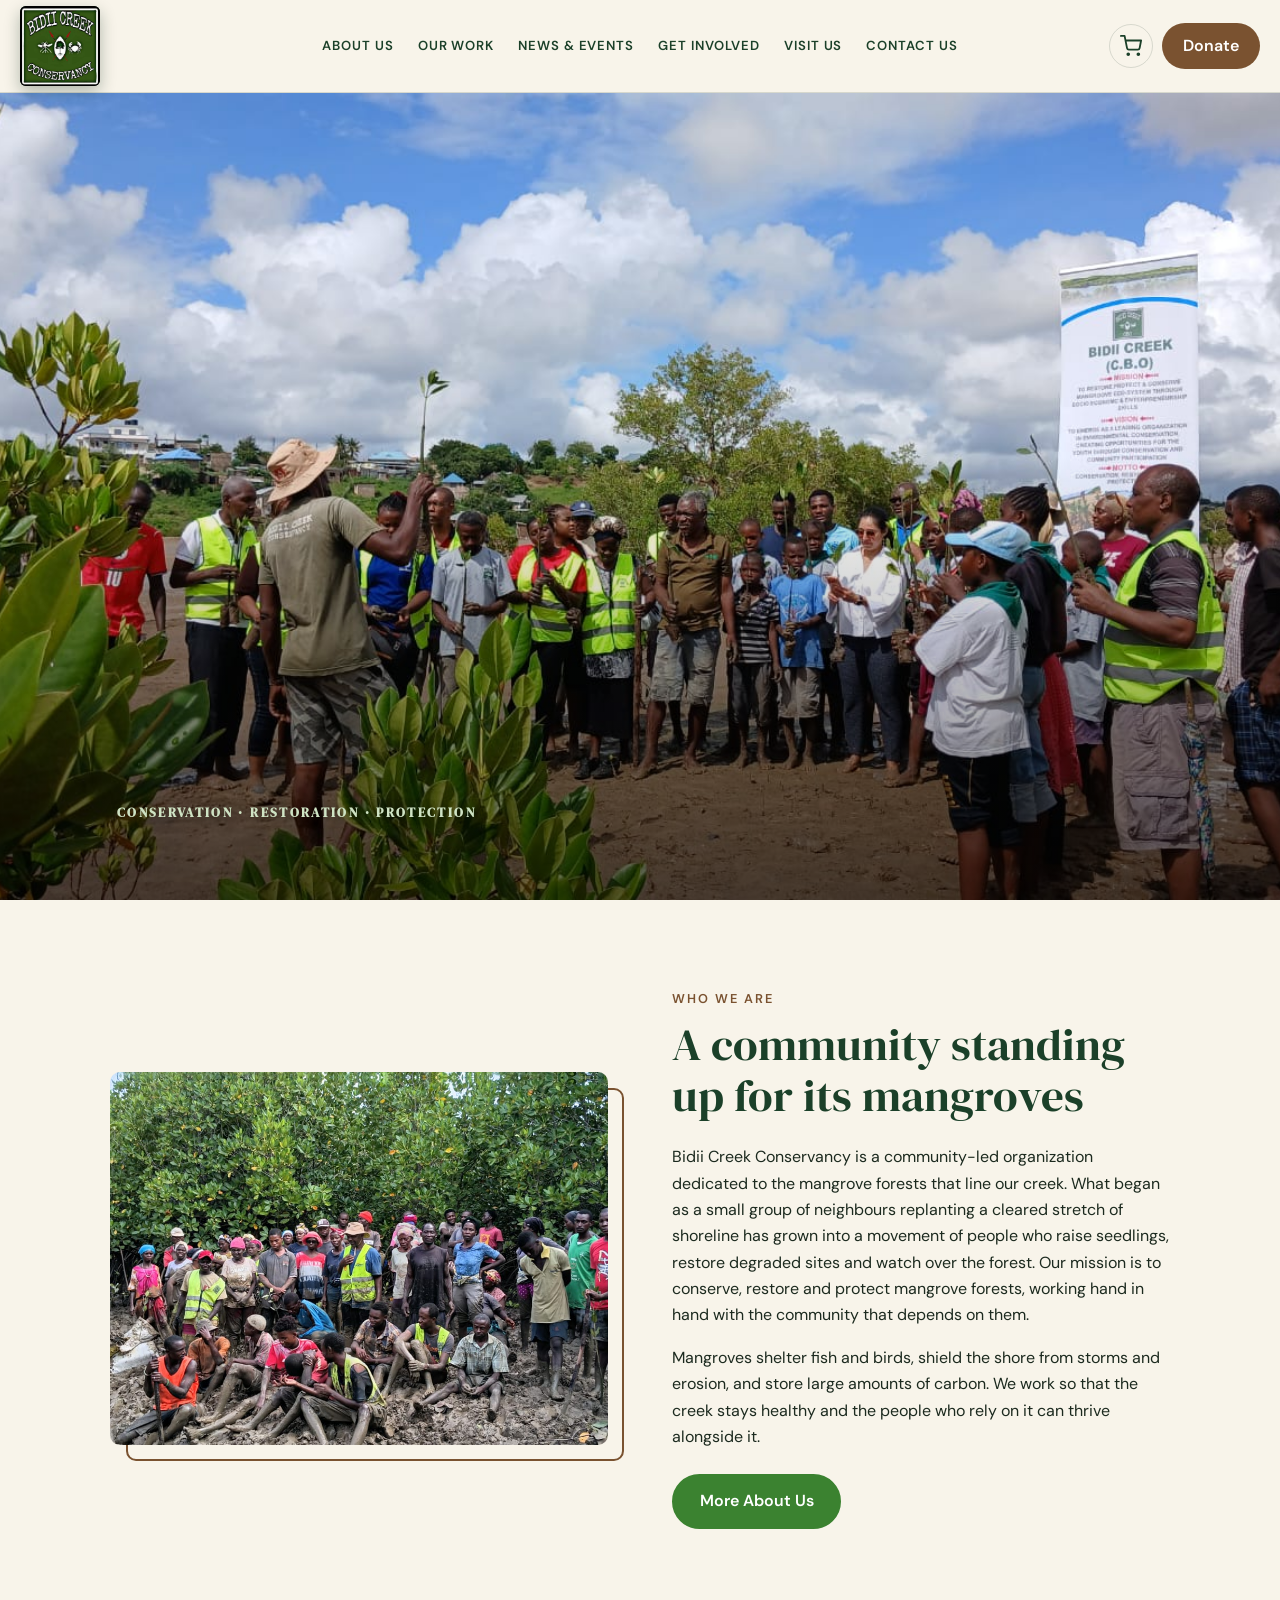
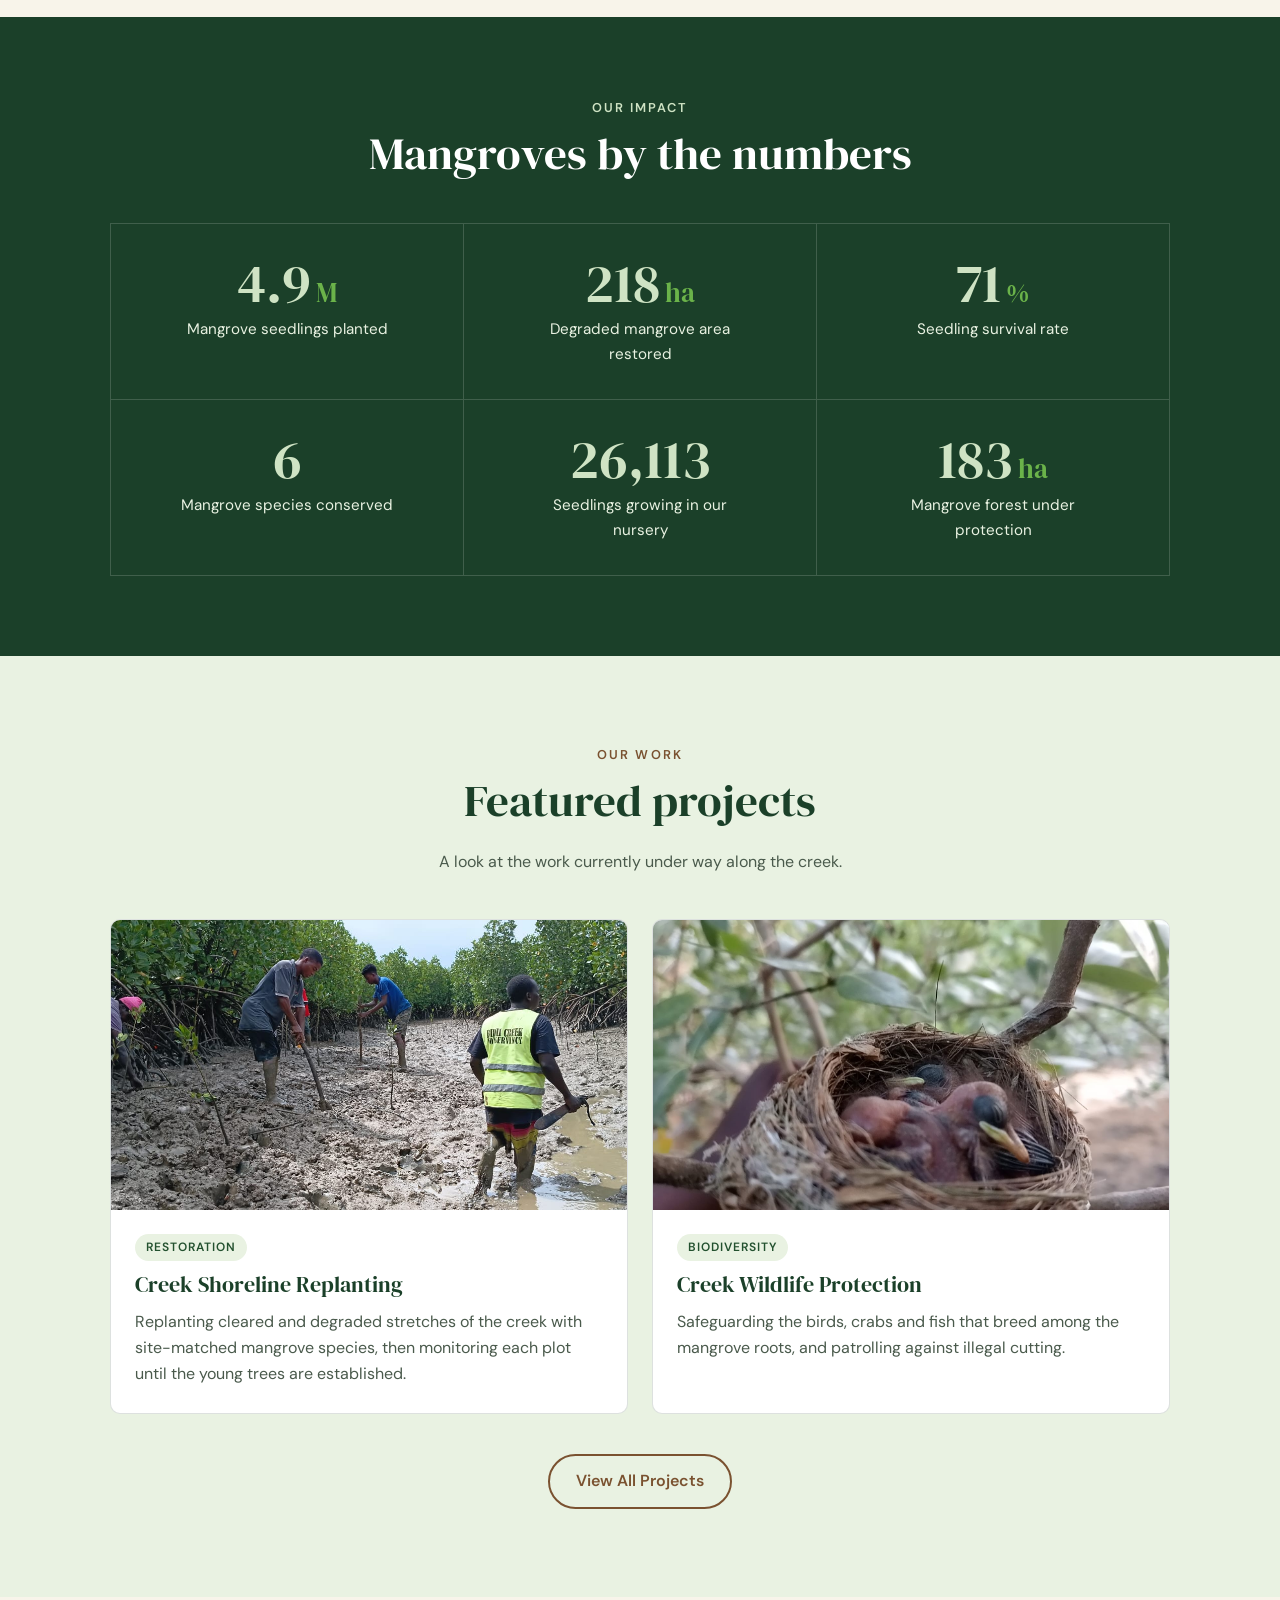
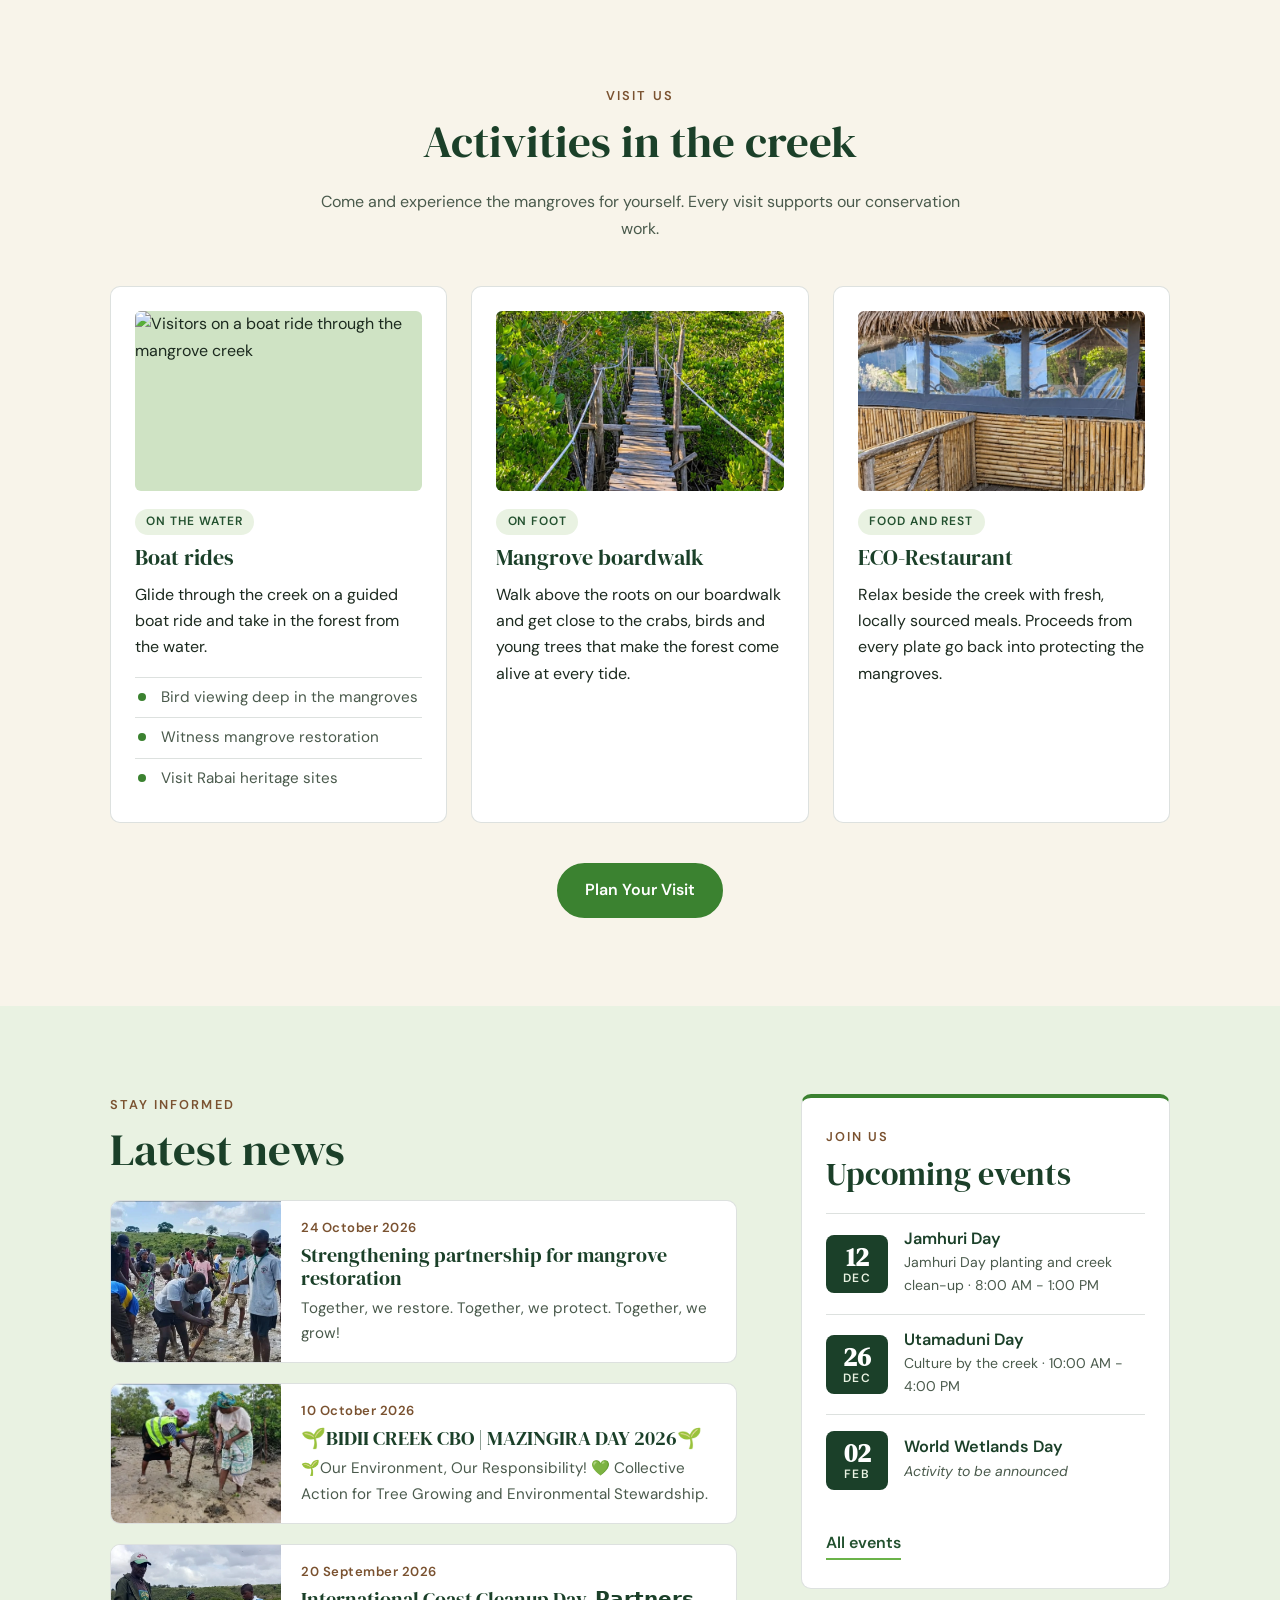
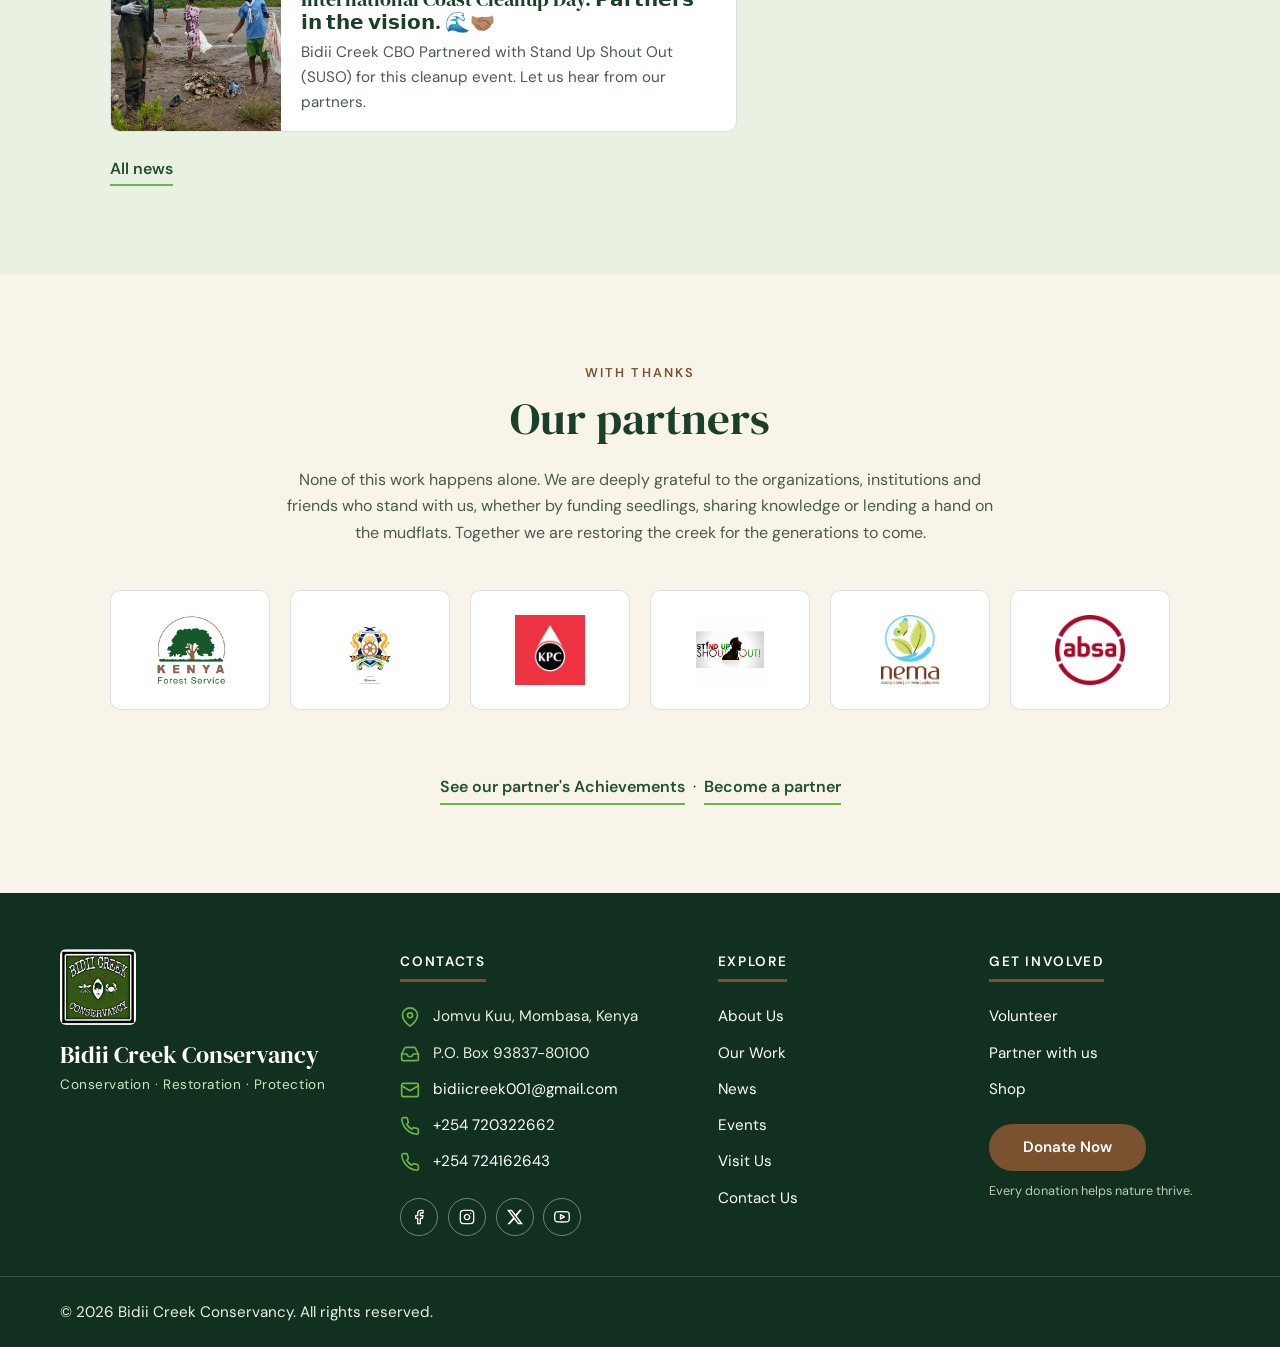
==== commit b09b3ffc: "Add" ====
--- a/index.html
+++ b/index.html
@@ -352,7 +352,7 @@
         <li class="partner"><img src="Images/Partner6/KFS.jpeg" alt="Partner 1" loading="lazy"></li>
         <li class="partner"><img src="Images/Partner6/CGM.jpeg" alt="Partner 2" loading="lazy"></li>
         <li class="partner"><img src="Images/Partner6/KPC.jpeg" alt="Partner 3" loading="lazy"></li>
-        <li class="partner"><img src="Images/Partner6/Equity.jpeg" alt="Partner 5" loading="lazy"></li>
+        <li class="partner"><img src="Images/Partner6/SUSO.jpeg" alt="Partner 5" loading="lazy"></li>
         <li class="partner"><img src="Images/Partner6/Nema.jpeg" alt="Partner 1" loading="lazy"></li>
         <li class="partner"><img src="Images/Partner6/absa.jpeg" alt="Partner 3" loading="lazy"></li>
       </ul>
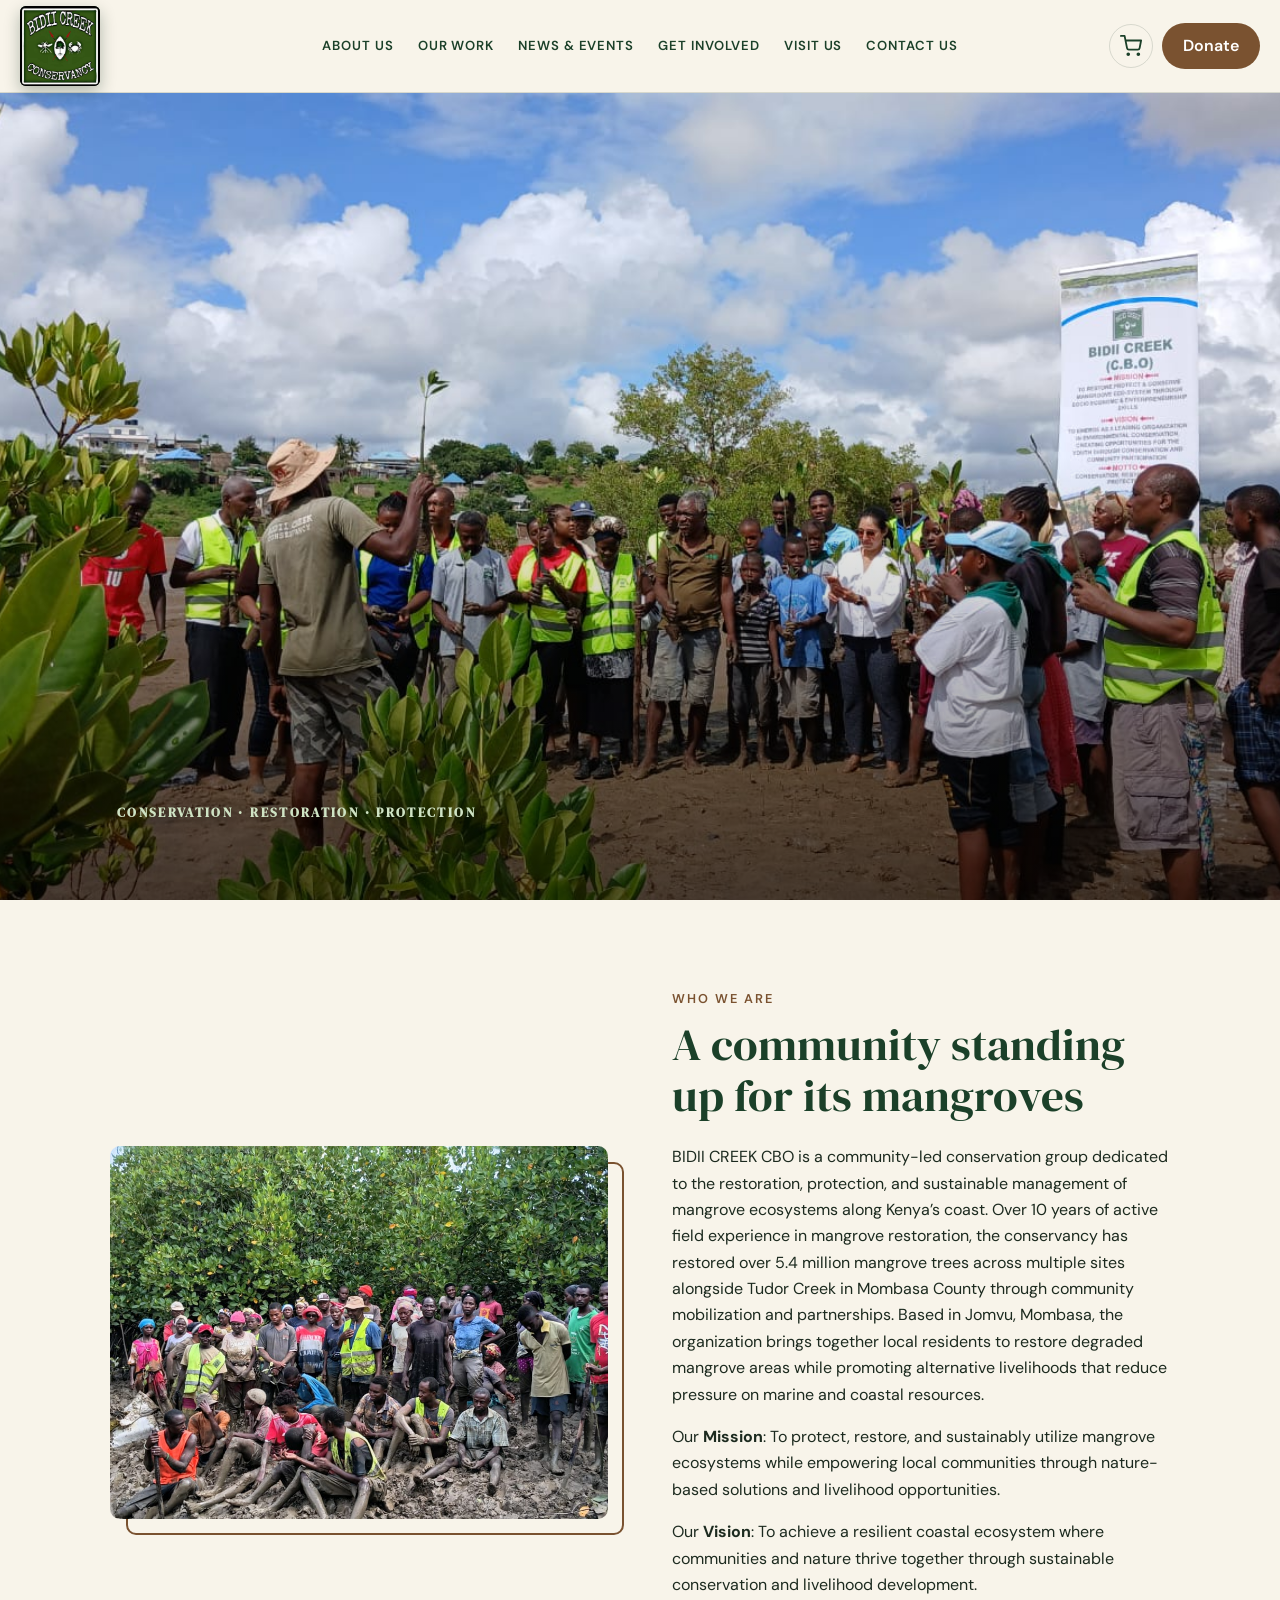
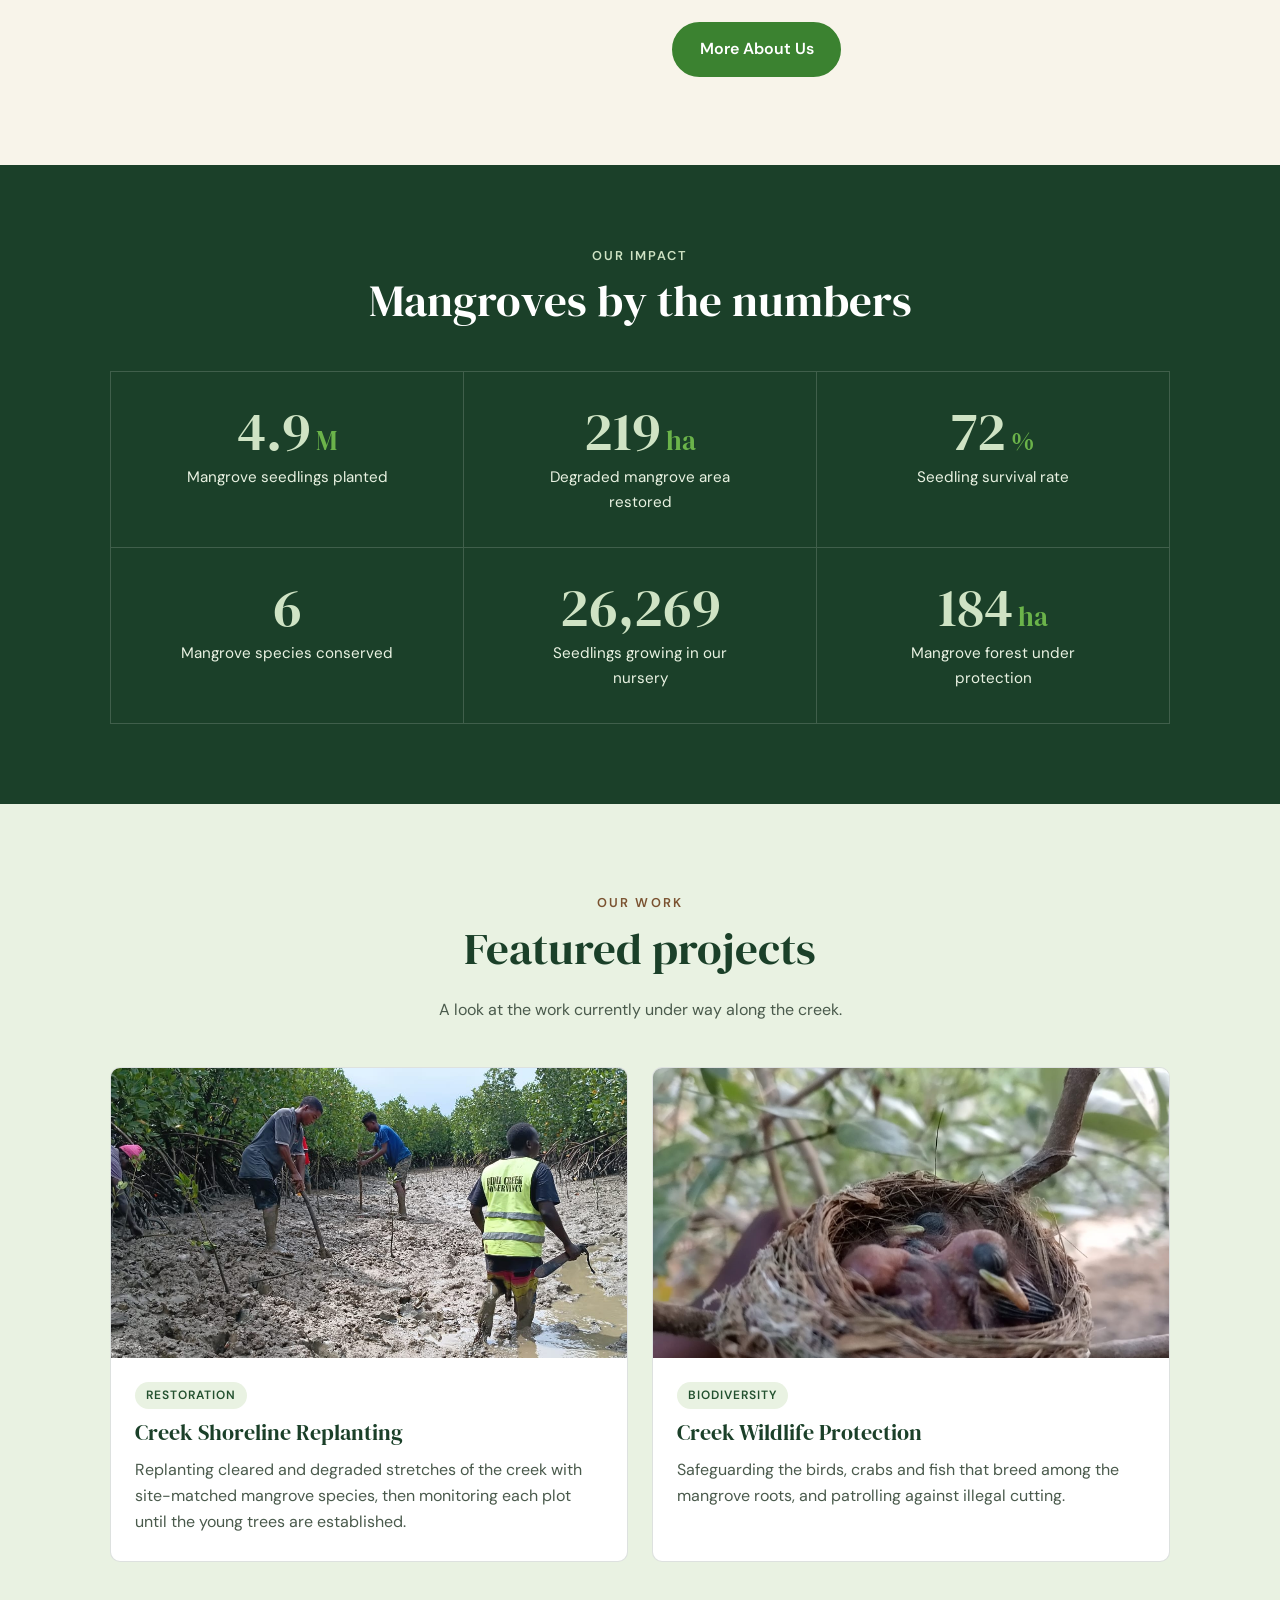
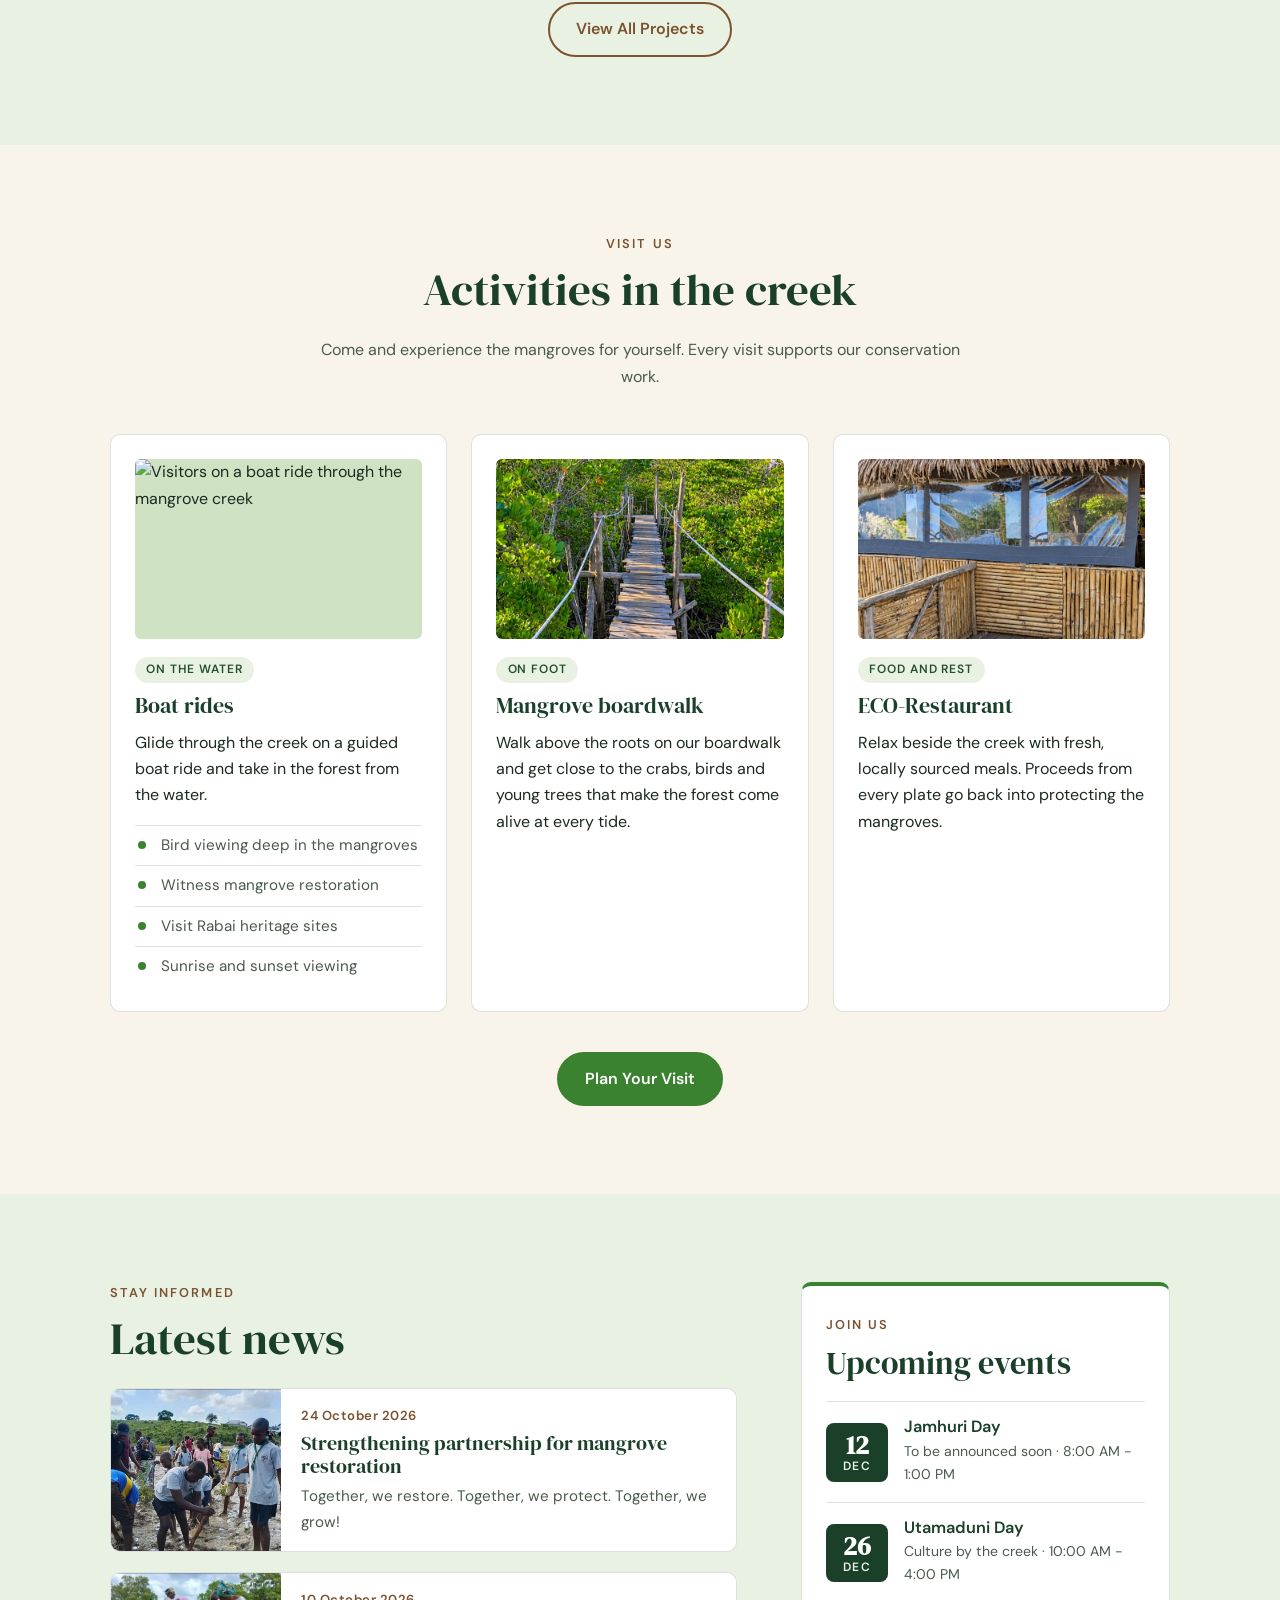
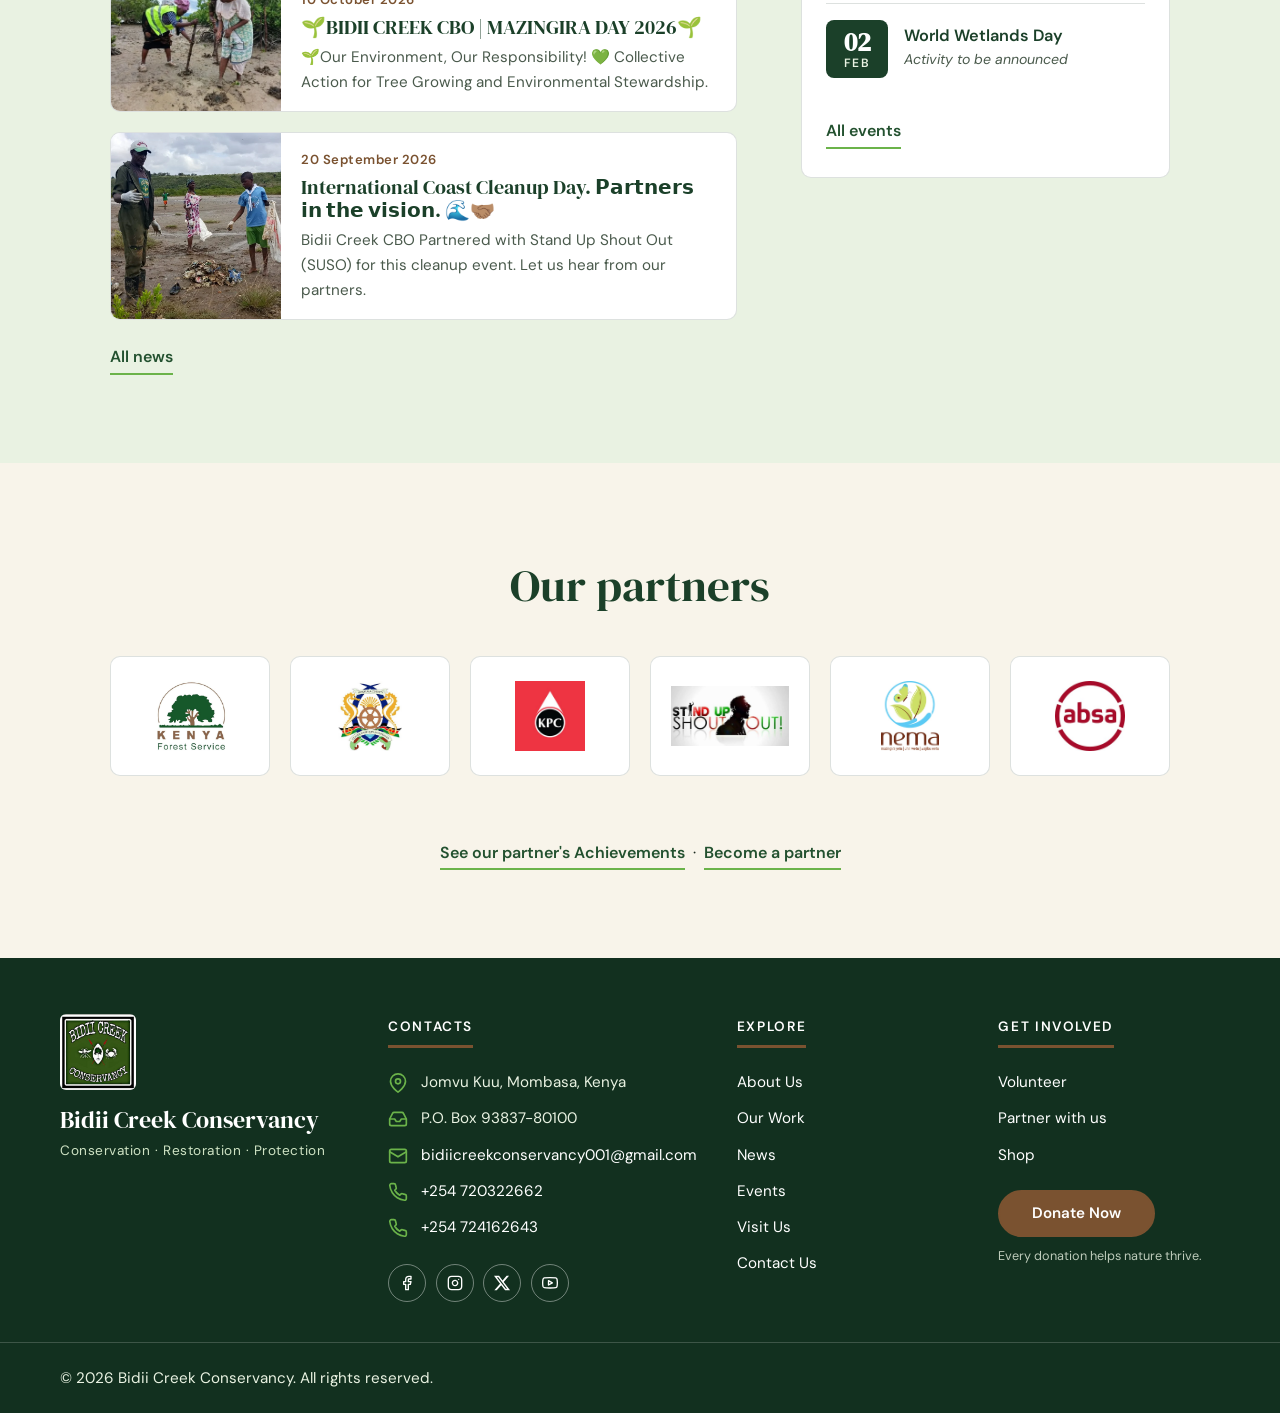
==== commit cc62c6ab: "Add" ====
--- a/index.html
+++ b/index.html
@@ -17,9 +17,7 @@
 
 <a class="skip-link" href="#main">Skip to content</a>
 
-<!-- HEADER
-     Bidii-script.js rebuilds this header on every page from its MENU list,
-     so to change menu items edit MENU in the script and mirror it here. -->
+
 <header class="site">
   <div class="nav">
     <a class="brand" href="index.html"><div class="logo-circle"><img src="Images/Logo.jpeg" alt="Bidii Creek" class="brand-icon"></div></a>
@@ -33,11 +31,9 @@
       <li class="dropdown">
         <a class="link" href="Pages/about.html">ABOUT US</a>
         <ul class="dropdown-menu">
-          <li><a class="link" href="Pages/about.html#history">Our History</a></li>
-          <li><a class="link" href="Pages/about.html#objectives">Objectives</a></li>
-          <li><a class="link" href="Pages/about.html#team">Leadership and Team</a></li>
-          <li><a class="link" href="Pages/about.html#achievements">Achievements</a></li>
-          <li><a class="link" href="Pages/about.html#partners">Our Partners</a></li>
+          <li><a class="link" href="Pages/history.html">Our History</a></li>
+          <li><a class="link" href="Pages/team.html">Leadership and Team</a></li>
+          <li><a class="link" href="Pages/partner.html">Our Partners</a></li>
         </ul>
       </li>
 
@@ -86,9 +82,7 @@
 
 <main id="main">
 
-  <!-- PHOTO SLIDESHOW: name, tagline, mission and conservation photographs.
-       To add a slide, copy an <article class="slide"> block and add one more
-       button inside .sl-dots. -->
+  
   <section class="slider" id="slider" aria-label="Mangrove conservation photographs">
 
     <div class="slides">
@@ -154,7 +148,7 @@
 
   </section>
 
-  <!-- BRIEF INTRODUCTION (EDIT: placeholder text and photo) -->
+  
   <section class="section" aria-labelledby="intro-title">
     <div class="container intro-grid">
       <div class="intro-media">
@@ -163,15 +157,15 @@
       <div class="intro-text">
         <p class="eyebrow">Who we are</p>
         <h2 id="intro-title">A community standing up for its mangroves</h2>
-        <p>Bidii Creek Conservancy is a community-led organization dedicated to the mangrove forests that line our creek. What began as a small group of neighbours replanting a cleared stretch of shoreline has grown into a movement of people who raise seedlings, restore degraded sites and watch over the forest. Our mission is to conserve, restore and protect mangrove forests, working hand in hand with the community that depends on them.</p>
-        <p>Mangroves shelter fish and birds, shield the shore from storms and erosion, and store large amounts of carbon. We work so that the creek stays healthy and the people who rely on it can thrive alongside it.</p>
-        <a class="btn green" href="Pages/about.html">More About Us</a>
-      </div>
-    </div>
-  </section>
-
-  <!-- CONSERVATION STATISTICS
-       EDIT: placeholder figures. Change both data-target and the number shown. -->
+        <p>BIDII CREEK CBO is a community-led conservation group dedicated to the restoration, protection, and sustainable management of mangrove ecosystems along Kenya’s coast. Over 10 years of active field experience in mangrove restoration, the conservancy has restored over 5.4 million mangrove trees across multiple sites alongside Tudor Creek in Mombasa County through community mobilization and partnerships. Based in Jomvu, Mombasa, the organization brings together local residents to restore degraded mangrove areas while promoting alternative livelihoods that reduce pressure on marine and coastal resources.</p>
+       <p>Our <strong>Mission</strong>: To protect, restore, and sustainably utilize mangrove ecosystems while empowering local communities through nature-based solutions and livelihood opportunities.</p>
+        <p>Our <strong>Vision</strong>: To achieve a resilient coastal ecosystem where communities and nature thrive together through sustainable conservation and livelihood development. </p>
+        <a class="btn green" href="Pages/history.html">More About Us</a>
+      </div>
+    </div>
+  </section>
+
+
   <section class="stats" aria-labelledby="stats-title">
     <div class="container">
       <div class="section-head on-dark">
@@ -209,7 +203,6 @@
   </section>
 
 
-  <!-- FEATURED PROJECTS (EDIT: five placeholder projects) -->
   <section class="section alt" aria-labelledby="projects-title">
     <div class="container">
       <div class="section-head">
@@ -245,7 +238,8 @@
       <p class="section-foot"><a class="btn outline" href="Pages/our-work.html#projects">View All Projects</a></p>
     </div>
   </section>
-  <!-- ACTIVITIES IN THE CREEK (EDIT: photos and text) -->
+
+
   <section class="section" aria-labelledby="activities-title">
     <div class="container">
       <div class="section-head">
@@ -265,6 +259,7 @@
             <li>Bird viewing deep in the mangroves</li>
             <li>Witness mangrove restoration</li>
             <li>Visit Rabai heritage sites</li>
+            <li>Sunrise and sunset viewing</li>
           </ul>
         </article>
 
@@ -289,11 +284,6 @@
   </section>
 
 
-  <!-- LATEST NEWS AND UPCOMING EVENTS
-       Filled in automatically by the script at the bottom of this page:
-       - Latest news:     the 3 newest stories in data/news.json
-       - Upcoming events: the next 3 events from data/events.json
-       Nothing to edit here: add stories and activities to the data files. -->
   <section class="section alt" aria-label="Latest news and upcoming events">
     <div class="container news-events">
 
@@ -301,8 +291,7 @@
         <p class="eyebrow">Stay informed</p>
         <h2>Latest news</h2>
 
-        <!-- The story below is shown only if data/news.json can't be read.
-             When it can, it is replaced by the 3 newest stories. -->
+
         <div class="news-list" id="newsList">
           <article class="news-item">
             <img src="Images/NewsEvent/2.jpeg" alt="" loading="lazy" onerror="this.replaceWith(Object.assign(document.createElement('div'),{className:'news-thumb'}))">
@@ -321,8 +310,7 @@
         <p class="eyebrow">Join us</p>
         <h2 id="events-title">Upcoming events</h2>
 
-        <!-- The event below is shown only if data/events.json can't be read.
-             When it can, it is replaced by the next 3 events. -->
+        
         <ul class="event-list" id="eventList">
           <li class="event">
             <time class="event-date" datetime="2026-12-12"><span>12</span>Dec</time>
@@ -338,15 +326,14 @@
 
     </div>
   </section>
-  <!-- OUR PARTNERS
-       EDIT: put logos in Images/Partners/, then change src, alt, name and link.
-       Copy or delete <li> blocks to match the number of partners. -->
+
+
   <section class="section partners" aria-labelledby="partners-title">
     <div class="container">
       <div class="section-head">
-        <p class="eyebrow">With thanks</p>
+        <p class="eyebrow"></p>
         <h2 id="partners-title">Our partners</h2>
-        <p>None of this work happens alone. We are deeply grateful to the organizations, institutions and friends who stand with us, whether by funding seedlings, sharing knowledge or lending a hand on the mudflats. Together we are restoring the creek for the generations to come.</p>
+        <p></p>
       </div>
       <ul class="partner-grid">
         <li class="partner"><img src="Images/Partner6/KFS.jpeg" alt="Partner 1" loading="lazy"></li>
@@ -367,7 +354,7 @@
 
 </main>
 
-<!-- FOOTER: added to every page by Bidii-script.js (edit FOOTER in the script) -->
+
 
 <script src="Bidii script.js"></script>
 <script>
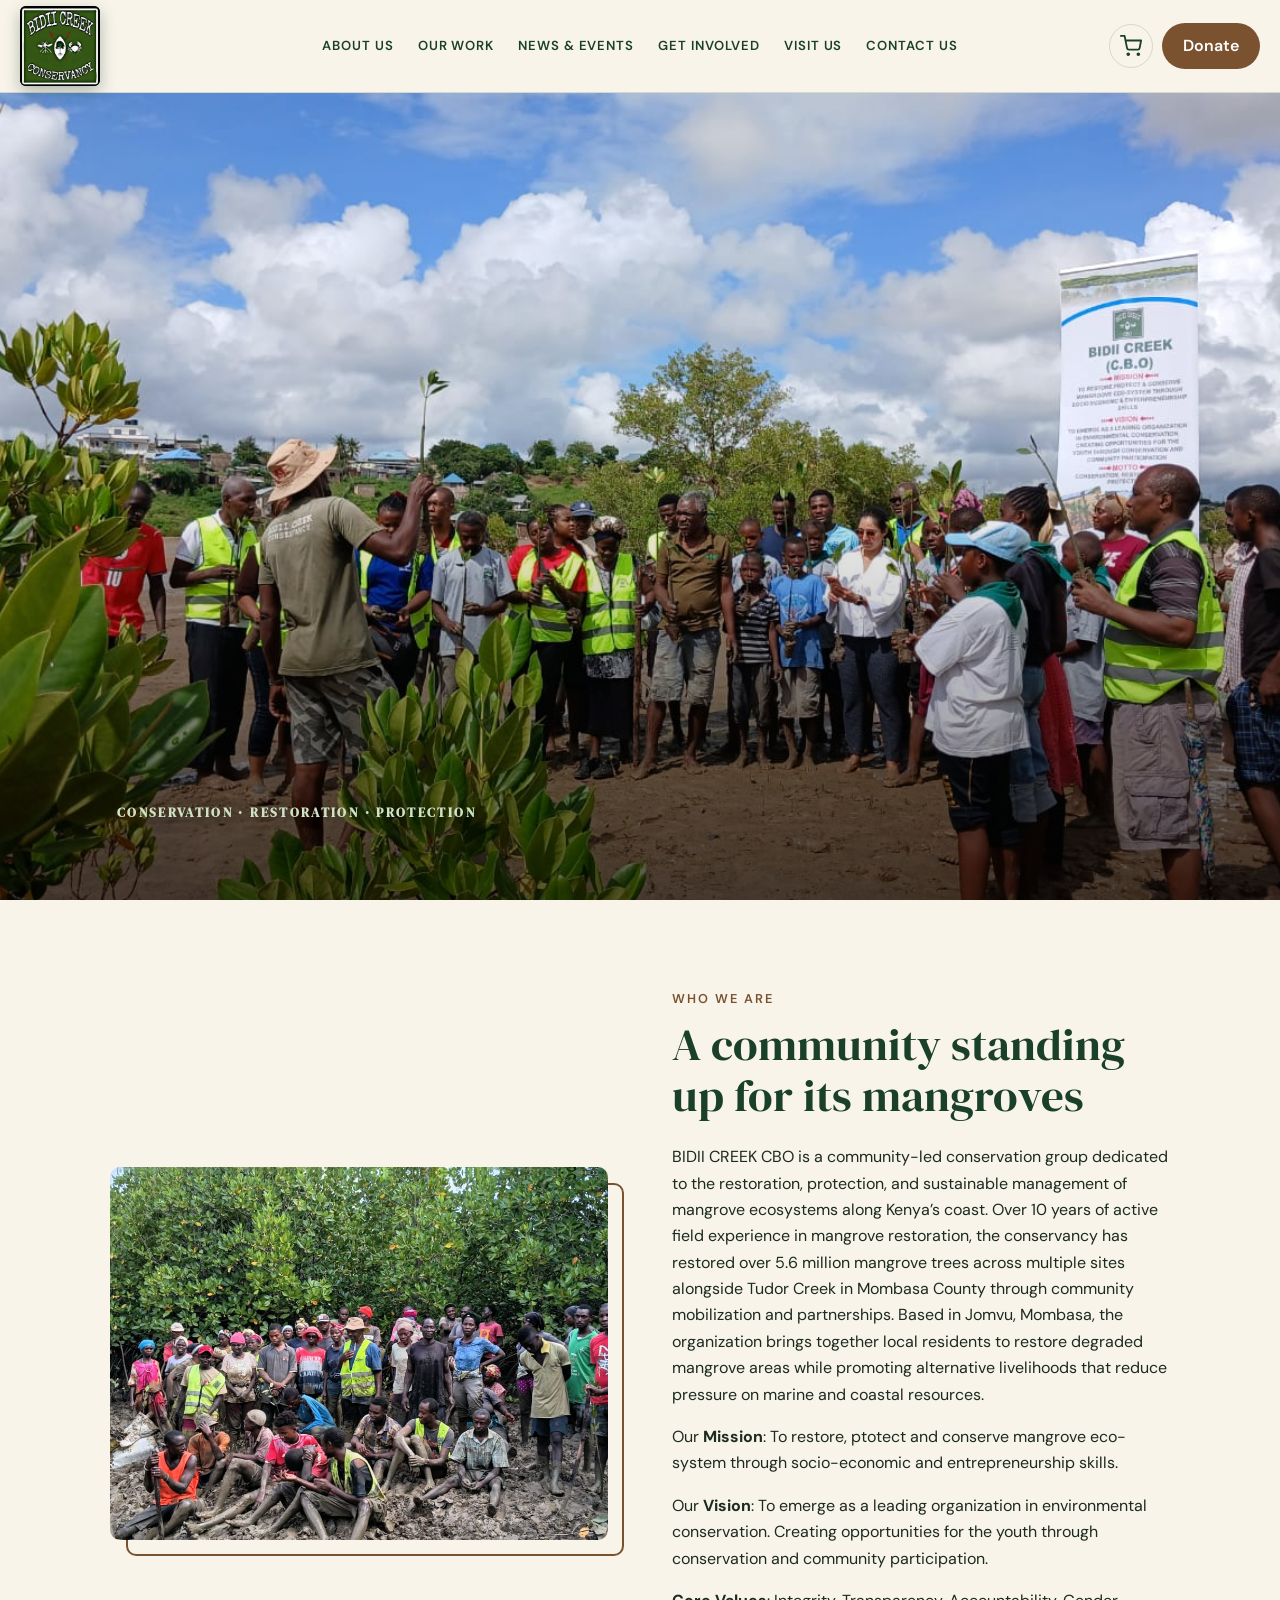
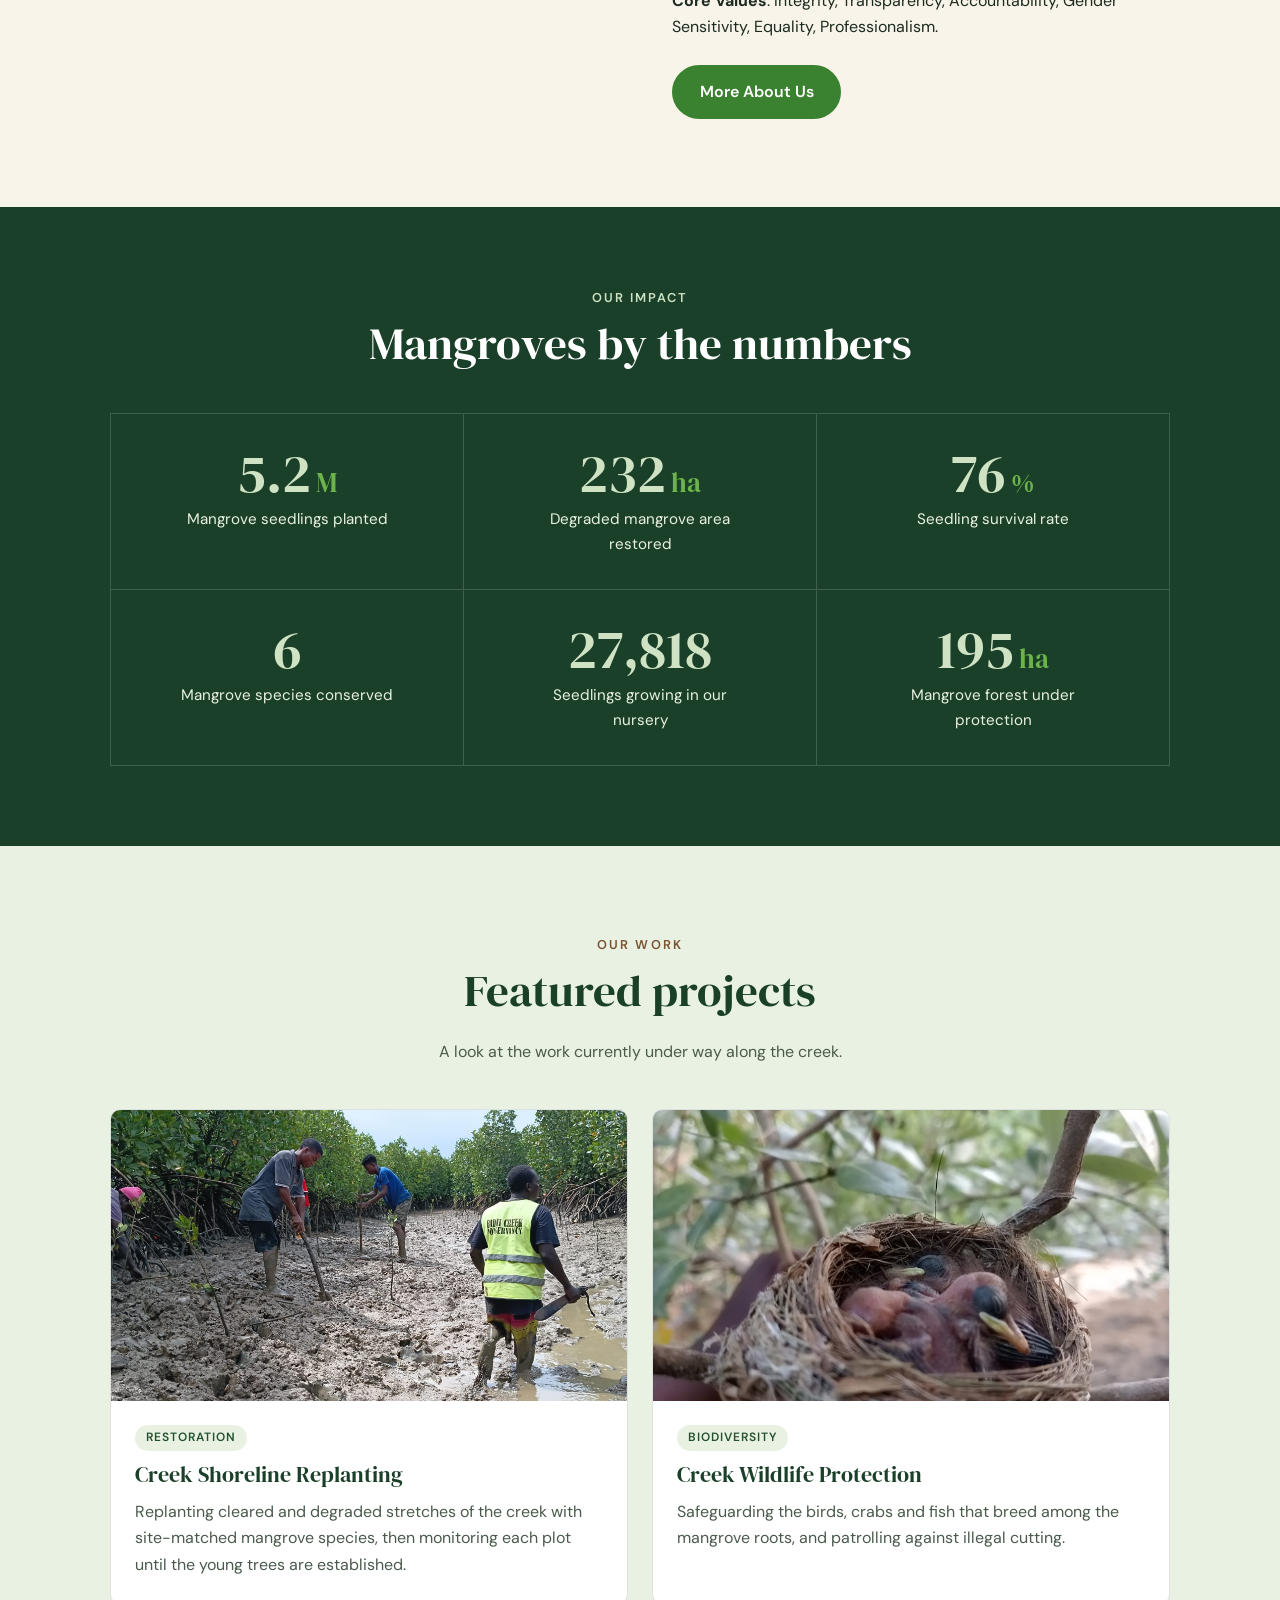
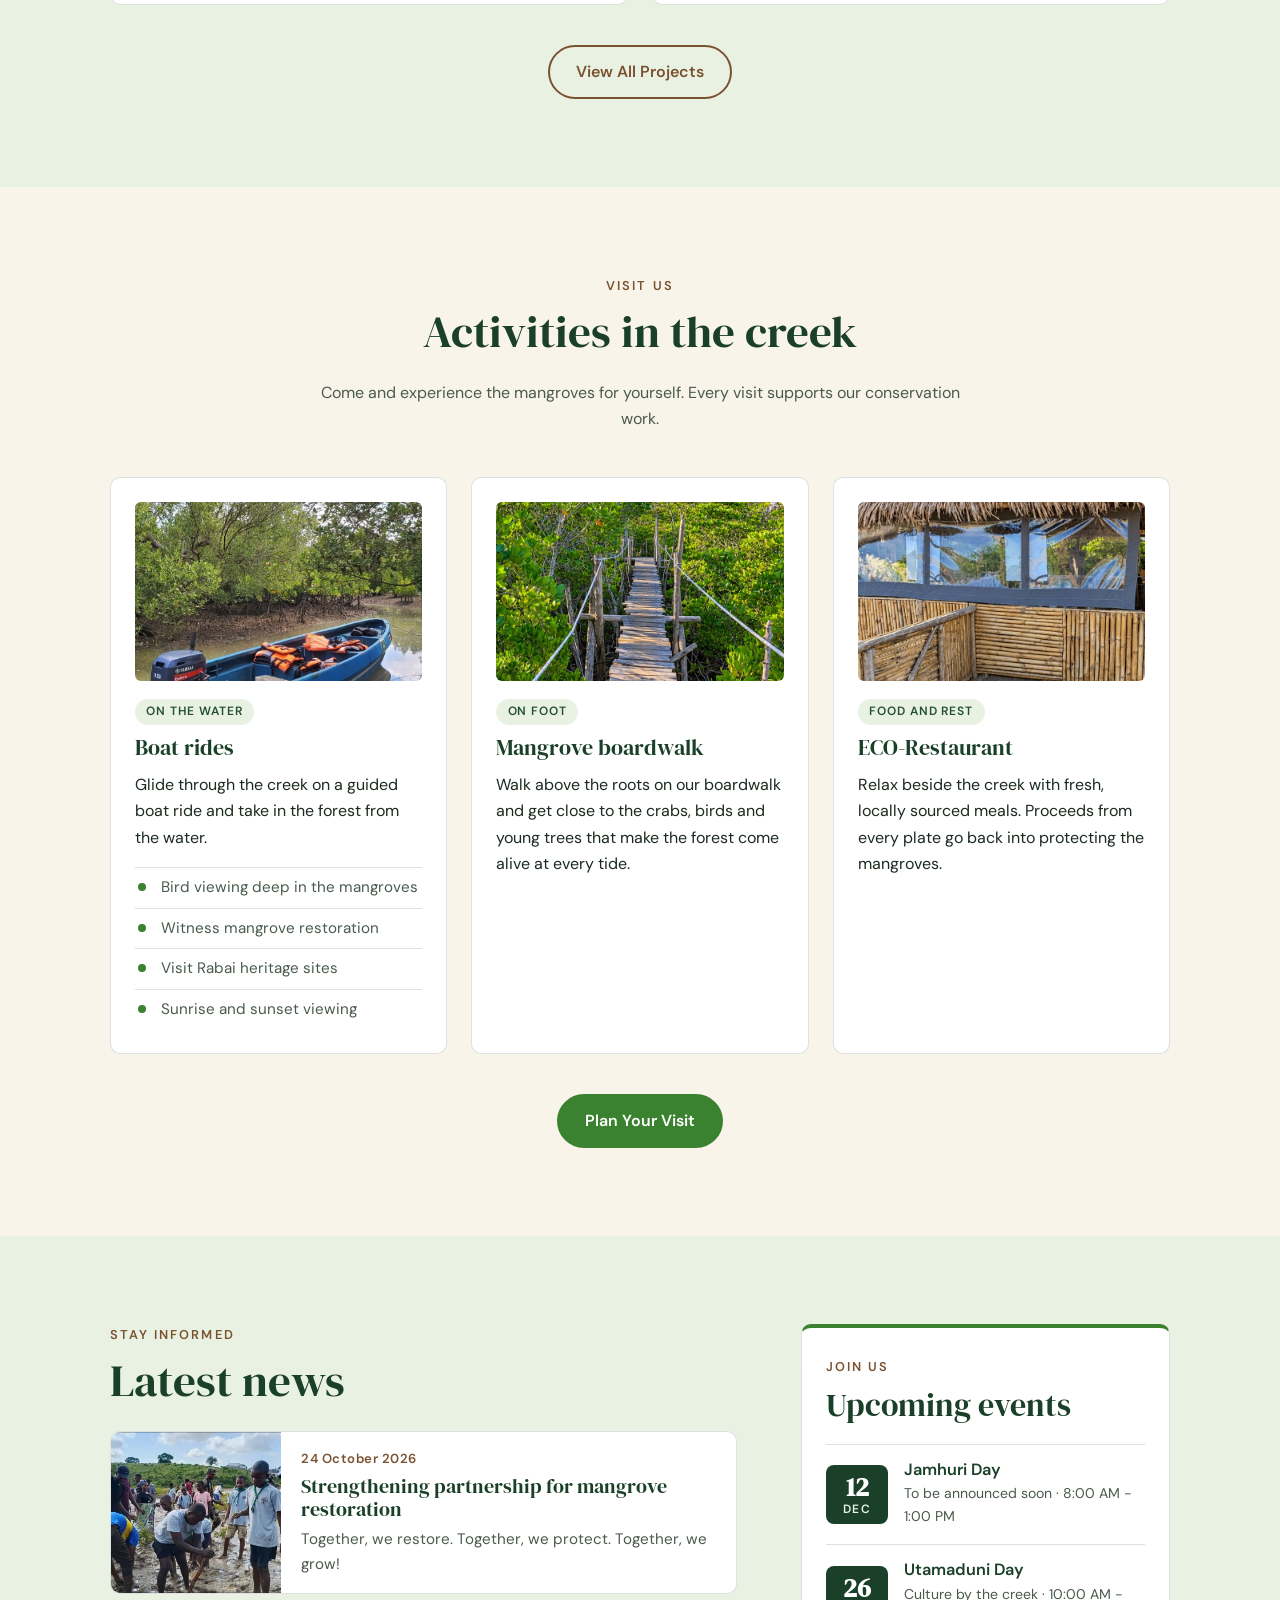
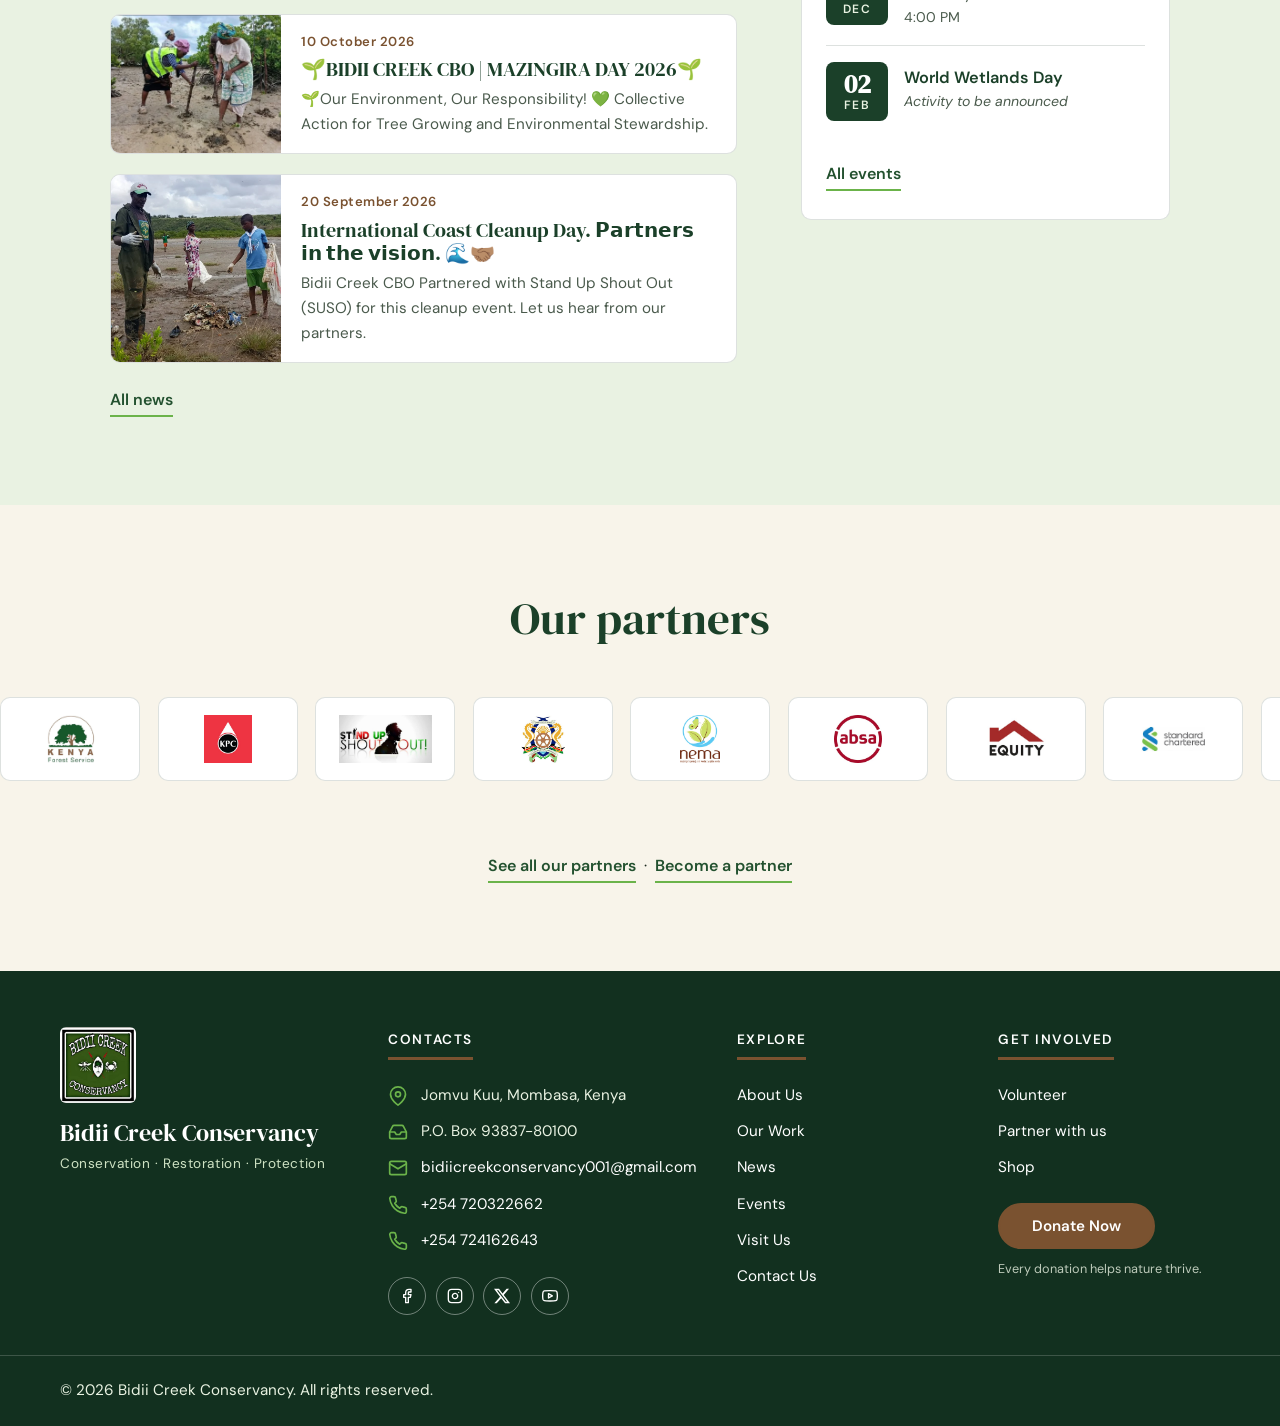
==== commit 957bd30b: "Add" ====
--- a/index.html
+++ b/index.html
@@ -88,15 +88,15 @@
     <div class="slides">
 
       <article class="slide is-active">
-        <img src="Images/Heros slideshows/H index1.jpeg" alt="Mangroves at Bidii Creek">
-
-        <div class="slide-text">
-          <h1 class="slide-eyebrow">Conservation &middot; Restoration &middot; Protection</h1>
-        </div>
-      </article>
-
-      <article class="slide is-active">
-        <img src="Images/Heros slideshows/H index2.jpeg" alt="Mangroves at Bidii Creek">
+        <img src="Images/Heros slideshows/index1.jpeg" alt="Mangroves at Bidii Creek">
+
+        <div class="slide-text">
+          <h1 class="slide-eyebrow">Conservation &middot; Restoration &middot; Protection</h1>
+        </div>
+      </article>
+
+      <article class="slide is-active">
+        <img src="Images/Heros slideshows/index2.jpeg" alt="Mangroves at Bidii Creek">
 
         <div class="slide-text">
           <h1 class="slide-eyebrow">Conservation &middot; Restoration &middot; Protection</h1>
@@ -104,7 +104,7 @@
       </article>
       
       <article class="slide is-active">
-        <img src="Images/Heros slideshows/H index3.jpg" alt="Mangroves at Bidii Creek">
+        <img src="Images/Heros slideshows/index3.jpg" alt="Mangroves at Bidii Creek">
 
         <div class="slide-text">
           <h1 class="slide-eyebrow">Conservation &middot; Restoration &middot; Protection</h1>
@@ -112,7 +112,7 @@
       </article>
       
       <article class="slide is-active">
-        <img src="Images/Heros slideshows/H index4.jpg" alt="Mangroves at Bidii Creek">
+        <img src="Images/Heros slideshows/index4.jpg" alt="Mangroves at Bidii Creek">
 
         <div class="slide-text">
           <h1 class="slide-eyebrow">Conservation &middot; Restoration &middot; Protection</h1>
@@ -120,7 +120,7 @@
       </article>
       
       <article class="slide is-active">
-        <img src="Images/Heros slideshows/H index5.jpg" alt="Mangroves at Bidii Creek">
+        <img src="Images/Heros slideshows/index5.jpg" alt="Mangroves at Bidii Creek">
 
         <div class="slide-text">
           <h1 class="slide-eyebrow">Conservation &middot; Restoration &middot; Protection</h1>
@@ -128,7 +128,7 @@
       </article>
       
       <article class="slide is-active">
-        <img src="Images/Heros slideshows/H index6.jpg" alt="Mangroves at Bidii Creek">
+        <img src="Images/Heros slideshows/index6.jpg" alt="Mangroves at Bidii Creek">
 
         <div class="slide-text">
           <h1 class="slide-eyebrow">Conservation &middot; Restoration &middot; Protection</h1>
@@ -136,7 +136,7 @@
       </article>
       
       <article class="slide is-active">
-        <img src="Images/Heros slideshows/H index7.jpg" alt="Mangroves at Bidii Creek">
+        <img src="Images/Heros slideshows/index7.jpg" alt="Mangroves at Bidii Creek">
 
         <div class="slide-text">
           <h1 class="slide-eyebrow">Conservation &middot; Restoration &middot; Protection</h1>
@@ -152,14 +152,15 @@
   <section class="section" aria-labelledby="intro-title">
     <div class="container intro-grid">
       <div class="intro-media">
-        <img src="Images/Heros slideshows/1.jpg" alt="Bidii Creek members among the mangroves they planted" loading="lazy">
+        <img src="Images/Index/1.jpg" alt="Bidii Creek members among the mangroves they planted" loading="lazy">
       </div>
       <div class="intro-text">
         <p class="eyebrow">Who we are</p>
         <h2 id="intro-title">A community standing up for its mangroves</h2>
-        <p>BIDII CREEK CBO is a community-led conservation group dedicated to the restoration, protection, and sustainable management of mangrove ecosystems along Kenya’s coast. Over 10 years of active field experience in mangrove restoration, the conservancy has restored over 5.4 million mangrove trees across multiple sites alongside Tudor Creek in Mombasa County through community mobilization and partnerships. Based in Jomvu, Mombasa, the organization brings together local residents to restore degraded mangrove areas while promoting alternative livelihoods that reduce pressure on marine and coastal resources.</p>
-       <p>Our <strong>Mission</strong>: To protect, restore, and sustainably utilize mangrove ecosystems while empowering local communities through nature-based solutions and livelihood opportunities.</p>
-        <p>Our <strong>Vision</strong>: To achieve a resilient coastal ecosystem where communities and nature thrive together through sustainable conservation and livelihood development. </p>
+        <p>BIDII CREEK CBO is a community-led conservation group dedicated to the restoration, protection, and sustainable management of mangrove ecosystems along Kenya’s coast. Over 10 years of active field experience in mangrove restoration, the conservancy has restored over 5.6 million mangrove trees across multiple sites alongside Tudor Creek in Mombasa County through community mobilization and partnerships. Based in Jomvu, Mombasa, the organization brings together local residents to restore degraded mangrove areas while promoting alternative livelihoods that reduce pressure on marine and coastal resources.</p>
+       <p>Our <strong>Mission</strong>: To restore, ptotect and conserve mangrove eco-system through socio-economic and entrepreneurship skills.</p>
+        <p>Our <strong>Vision</strong>: To emerge as a leading organization in environmental conservation. Creating opportunities for the youth through conservation and community participation. </p>
+        <p><strong>Core Values</strong>: Integrity, Transparency, Accountability, Gender Sensitivity, Equality, Professionalism.</p>
         <a class="btn green" href="Pages/history.html">More About Us</a>
       </div>
     </div>
@@ -214,7 +215,7 @@
       <div class="project-grid">
 
         <article class="project-card">
-          <img src="Images/Heros slideshows/3.jpg" alt="Volunteers planting mangrove seedlings on the mudflat" loading="lazy">
+          <img src="Images/Index/2.jpg" alt="Volunteers planting mangrove seedlings on the mudflat" loading="lazy">
           <div class="project-body">
             <p class="tag">Restoration</p>
             <h3><a href="Pages/our-work.html#projects">Creek Shoreline Replanting</a></h3>
@@ -224,7 +225,7 @@
 
 
         <article class="project-card">
-          <img src="Images/Heros slideshows/5.jpg" alt="A bird perched on mangrove roots above the water" loading="lazy">
+          <img src="Images/Index/3.jpg" alt="A bird perched on mangrove roots above the water" loading="lazy">
           <div class="project-body">
             <p class="tag">Biodiversity</p>
             <h3><a href="Pages/our-work.html#biodiversity">Creek Wildlife Protection</a></h3>
@@ -251,7 +252,7 @@
       <div class="card-grid">
 
         <article class="card">
-          <img src="Images/activity-boat.jpg" alt="Visitors on a boat ride through the mangrove creek" loading="lazy">
+          <img src="Images/Index/M boat.jpeg" alt="Visitors on a boat ride through the mangrove creek" loading="lazy">
           <p class="tag">On the water</p>
           <h3>Boat rides</h3>
           <p>Glide through the creek on a guided boat ride and take in the forest from the water.</p>
@@ -264,14 +265,14 @@
         </article>
 
         <article class="card">
-          <img src="Images/Heros slideshows/b walk.jpeg" alt="The wooden boardwalk winding through the mangrove forest" loading="lazy">
+          <img src="Images/Index/b walk.jpeg" alt="The wooden boardwalk winding through the mangrove forest" loading="lazy">
           <p class="tag">On foot</p>
           <h3>Mangrove boardwalk</h3>
           <p>Walk above the roots on our boardwalk and get close to the crabs, birds and young trees that make the forest come alive at every tide.</p>
         </article>
 
         <article class="card">
-          <img src="Images/Heros slideshows/e resto.jpeg" alt="Diners at the eco-restaurant beside the creek" loading="lazy">
+          <img src="Images/Index/e resto.jpeg" alt="Diners at the eco-restaurant beside the creek" loading="lazy">
           <p class="tag">Food and rest</p>
           <h3>ECO-Restaurant</h3>
           <p>Relax beside the creek with fresh, locally sourced meals. Proceeds from every plate go back into protecting the mangroves.</p>
@@ -327,25 +328,48 @@
     </div>
   </section>
 
-
-  <section class="section partners" aria-labelledby="partners-title">
+<section class="section partners" aria-labelledby="partners-title">
     <div class="container">
       <div class="section-head">
-        <p class="eyebrow"></p>
         <h2 id="partners-title">Our partners</h2>
-        <p></p>
-      </div>
-      <ul class="partner-grid">
-        <li class="partner"><img src="Images/Partner6/KFS.jpeg" alt="Partner 1" loading="lazy"></li>
-        <li class="partner"><img src="Images/Partner6/CGM.jpeg" alt="Partner 2" loading="lazy"></li>
-        <li class="partner"><img src="Images/Partner6/KPC.jpeg" alt="Partner 3" loading="lazy"></li>
-        <li class="partner"><img src="Images/Partner6/SUSO.jpeg" alt="Partner 5" loading="lazy"></li>
-        <li class="partner"><img src="Images/Partner6/Nema.jpeg" alt="Partner 1" loading="lazy"></li>
-        <li class="partner"><img src="Images/Partner6/absa.jpeg" alt="Partner 3" loading="lazy"></li>
+      </div>
+    </div>
+
+ 
+      <ul class="partner-track">
+      
+          <li class="partner"><img src="Images/Get Involved/Partners/KFS.jpeg" alt="Kenya Forest Service" onerror="this.parentNode.remove()"></li>
+          <li class="partner"><img src="Images/Get Involved/Partners/KPC.jpeg" alt="Kenya Pipeline Company" onerror="this.parentNode.remove()"></li>
+          <li class="partner"><img src="Images/Get Involved/Partners/SUSO.jpeg" alt="SUSO" onerror="this.parentNode.remove()"></li>
+          <li class="partner"><img src="Images/Get Involved/Partners/CGM.jpeg" alt="CGM" onerror="this.parentNode.remove()"></li>
+          <li class="partner"><img src="Images/Get Involved/Partners/Nema.jpeg" alt="NEMA" onerror="this.parentNode.remove()"></li>
+          <li class="partner"><img src="Images/Get Involved/Partners/absa.jpeg" alt="Absa Bank Kenya" onerror="this.parentNode.remove()"></li>
+          <li class="partner"><img src="Images/Get Involved/Partners/Equity.jpeg" alt="Equity Bank" onerror="this.parentNode.remove()"></li>
+          <li class="partner"><img src="Images/Get Involved/Partners/Stanchart.jpeg" alt="Stanchart Bank" onerror="this.parentNode.remove()"></li>
+          <li class="partner"><img src="Images/Get Involved/Partners/KSA.jpeg" alt="Kenya Scouts Association" onerror="this.parentNode.remove()"></li>
+          <li class="partner"><img src="Images/Get Involved/Partners/KU.jpeg" alt="Kenya University" onerror="this.parentNode.remove()"></li>
+          <li class="partner"><img src="Images/Get Involved/Partners/ntsa.jpeg" alt="NTSA" onerror="this.parentNode.remove()"></li>
+          <li class="partner"><img src="Images/Get Involved/Partners/partner-12.jpeg" alt="Partner 12" onerror="this.parentNode.remove()"></li>
+   
+
+          <li class="partner" aria-hidden="true"><img src="Images/Get Involved/Partners/KFS.jpeg" alt="" onerror="this.parentNode.remove()"></li>
+          <li class="partner" aria-hidden="true"><img src="Images/Get Involved/Partners/KPC.jpeg" alt="" onerror="this.parentNode.remove()"></li>
+          <li class="partner" aria-hidden="true"><img src="Images/Get Involved/Partners/SUSO.jpeg" alt="" onerror="this.parentNode.remove()"></li>
+          <li class="partner" aria-hidden="true"><img src="Images/Get Involved/Partners/CGM.jpeg" alt="" onerror="this.parentNode.remove()"></li>
+          <li class="partner" aria-hidden="true"><img src="Images/Get Involved/Partners/Nema.jpeg" alt="" onerror="this.parentNode.remove()"></li>
+          <li class="partner" aria-hidden="true"><img src="Images/Get Involved/Partners/absa.jpeg" alt="" onerror="this.parentNode.remove()"></li>
+          <li class="partner" aria-hidden="true"><img src="Images/Get Involved/Partners/Equity.jpeg" alt="" onerror="this.parentNode.remove()"></li>
+          <li class="partner" aria-hidden="true"><img src="Images/Get Involved/Partners/Stanchart.jpeg" alt="" onerror="this.parentNode.remove()"></li>
+          <li class="partner" aria-hidden="true"><img src="Images/Get Involved/Partners/KSA.jpeg" alt="" onerror="this.parentNode.remove()"></li>
+          <li class="partner" aria-hidden="true"><img src="Images/Get Involved/Partners/KU.jpeg" alt="" onerror="this.parentNode.remove()"></li>
+          <li class="partner" aria-hidden="true"><img src="Images/Get Involved/Partners/ntsa.jpeg" alt="" onerror="this.parentNode.remove()"></li>
+          <li class="partner" aria-hidden="true"><img src="Images/Get Involved/Partners/partner-12.jpeg" alt="" onerror="this.parentNode.remove()"></li>
       </ul>
-      
+    </div>
+
+    <div class="container">
       <p class="section-foot">
-        <a class="more-link" href="Pages/about.html#partners">See our partner's Achievements</a>
+        <a class="more-link" href="Pages/partners.html">See all our partners</a>
         &nbsp;&middot;&nbsp;
         <a class="more-link" href="Pages/partner.html">Become a partner</a>
       </p>
--- a/Bidii style.css
+++ b/Bidii style.css
@@ -528,29 +528,48 @@
   .news-item > div { padding: .8rem .9rem .8rem 0; }
   .news-item p { display: none; }
 }
-/* ---------- Partners ---------- */
+/* ---------- Partners (home page): logos scrolling in a continuous loop ---------- */
 .partners { background: var(--paper); }
 .partners .section-head { max-width: 720px; }
 
-.partner-grid {
-  list-style: none; margin: 0; padding: 0;
-  display: grid; gap: 1.25rem;
-  grid-template-columns: repeat(auto-fit, minmax(160px, 1fr));
-}
+.partner-marquee {
+  overflow: hidden;
+  /* logos fade in and out at the edges */
+  -webkit-mask-image: linear-gradient(to right, transparent, #000 8%, #000 92%, transparent);
+          mask-image: linear-gradient(to right, transparent, #000 8%, #000 92%, transparent);
+}
+.partner-track {
+  list-style: none; margin: 0; padding: .5rem 0;
+  display: flex; width: max-content;
+  animation: partner-scroll 45s linear infinite;   /* bigger number = slower */
+}
+.partner-marquee:hover .partner-track { animation-play-state: paused; }   /* pause on hover */
+@keyframes partner-scroll {
+  from { transform: translateX(0); }
+  to   { transform: translateX(-50%); }            /* moves exactly one set, then repeats */
+}
+
 .partner {
-  display: grid; place-items: center;
-  height: 120px; padding: 1.25rem;
+  flex: none; display: grid; place-items: center;
+  width: 140px; height: 84px; padding: .8rem;
+  margin-right: 1.1rem;                            /* spacing (margin, not gap, keeps the loop seamless) */
   background: var(--white); border: 1px solid var(--line);
   border-radius: var(--radius);
 }
-.partner img {
-  max-width: 100%; max-height: 70px; width: auto; object-fit: contain;
-}
+.partner img { max-width: 100%; max-height: 48px; width: auto; object-fit: contain; }
 
 @media (max-width: 600px) {
-  .partner-grid { grid-template-columns: repeat(2, 1fr); gap: .9rem; }
-  .partner { height: 96px; padding: 1rem; }
-  .partner img { max-height: 56px; }
+  .partner { width: 112px; height: 70px; padding: .6rem; margin-right: .8rem; }
+  .partner img { max-height: 38px; }
+  .partner-track { animation-duration: 35s; }
+}
+
+/* Visitors who prefer less motion: no scrolling, one set of logos centred */
+@media (prefers-reduced-motion: reduce) {
+  .partner-marquee { -webkit-mask-image: none; mask-image: none; }
+  .partner-track { animation: none; width: auto; flex-wrap: wrap; justify-content: center; gap: 1rem; padding: 0 1.25rem; }
+  .partner { margin-right: 0; }
+  .partner[aria-hidden="true"] { display: none; }
 }
 /* Activities in the creek: list inside the boat rides card */
 .activity-list { list-style: none; margin: 0; padding: 0; }
